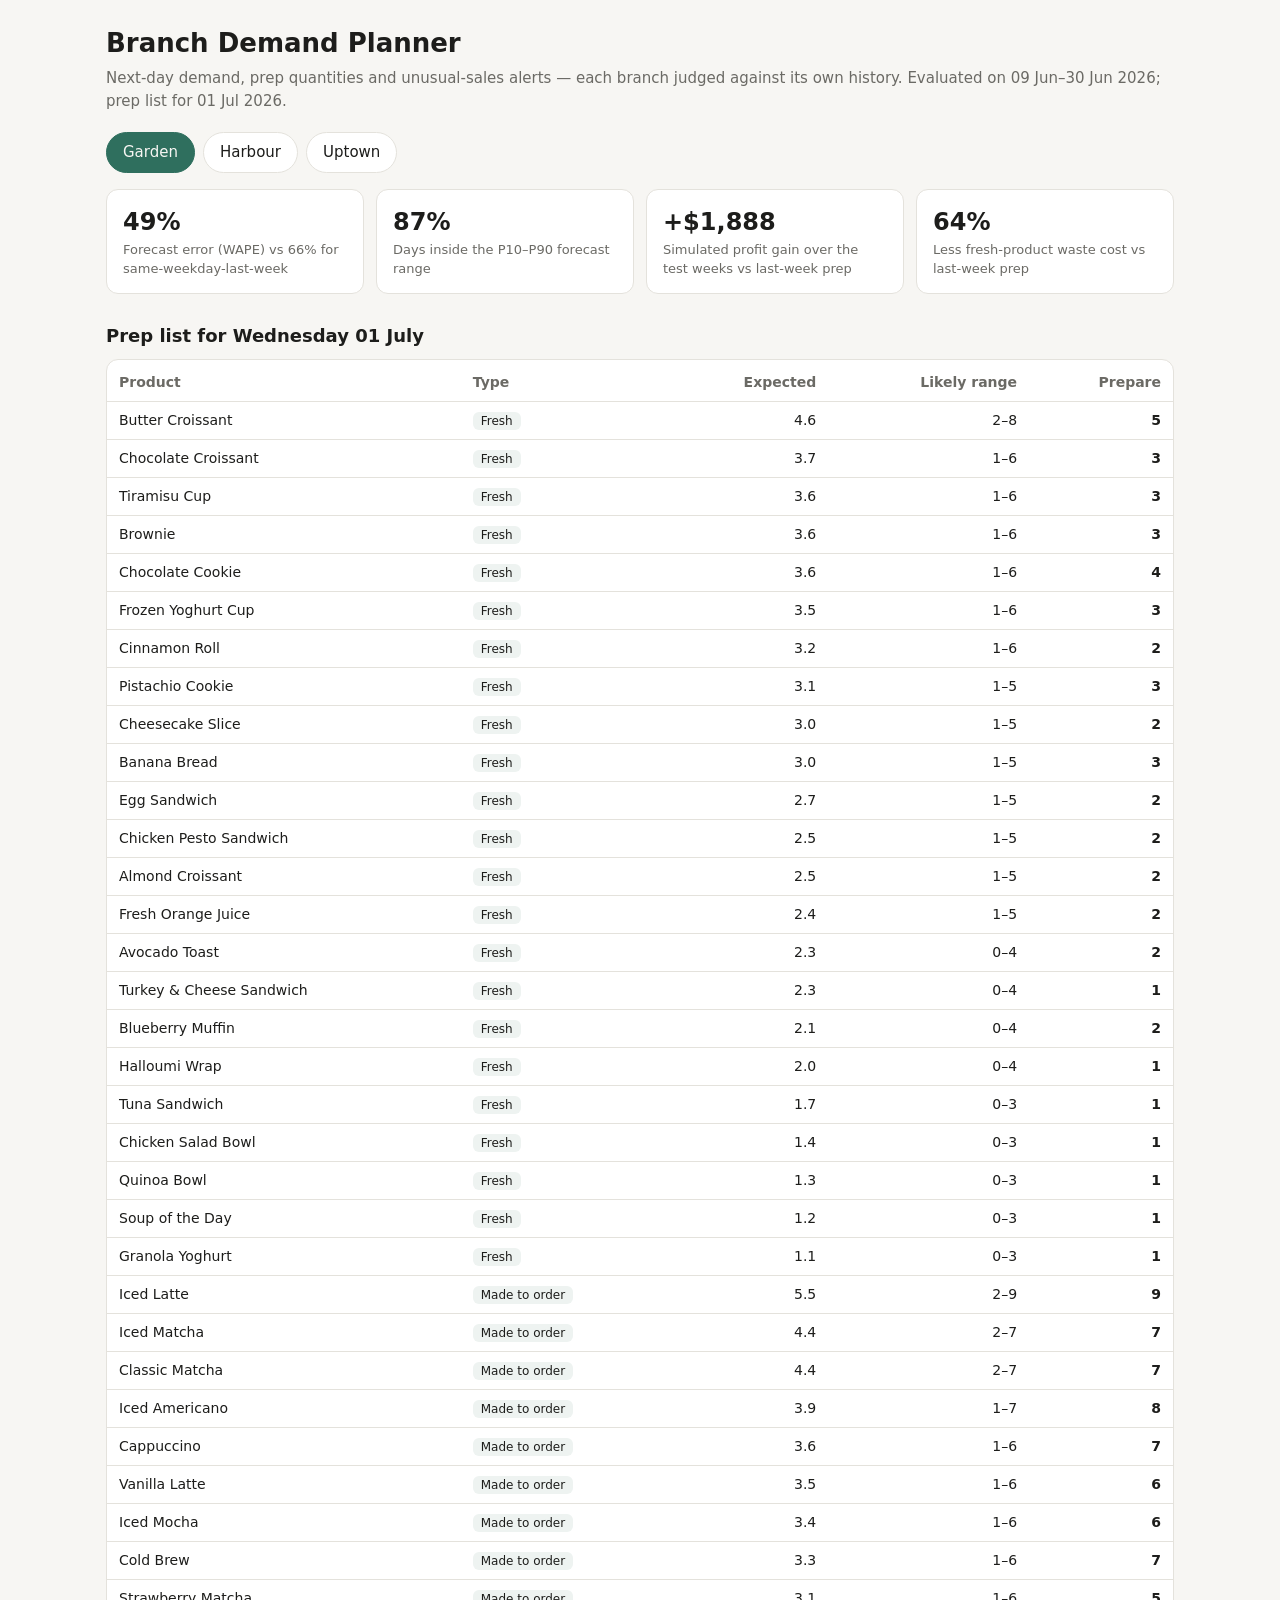
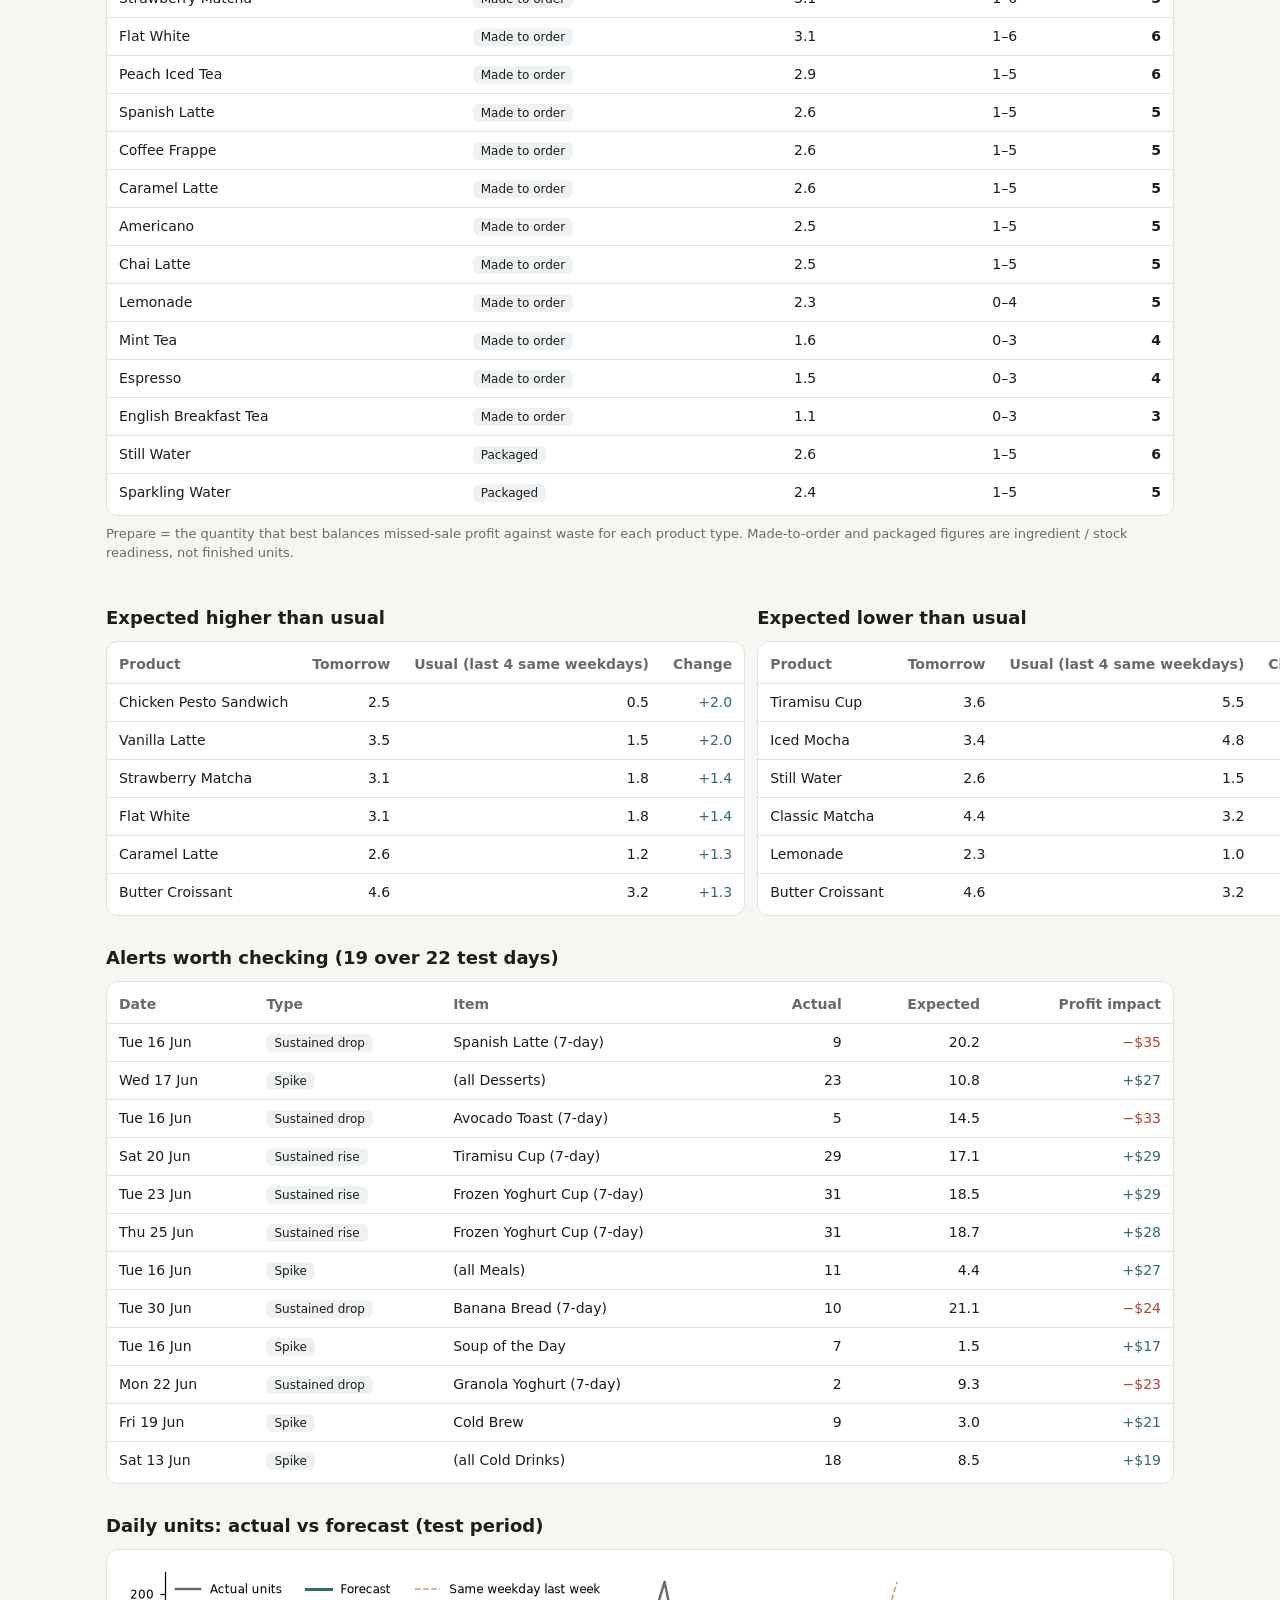
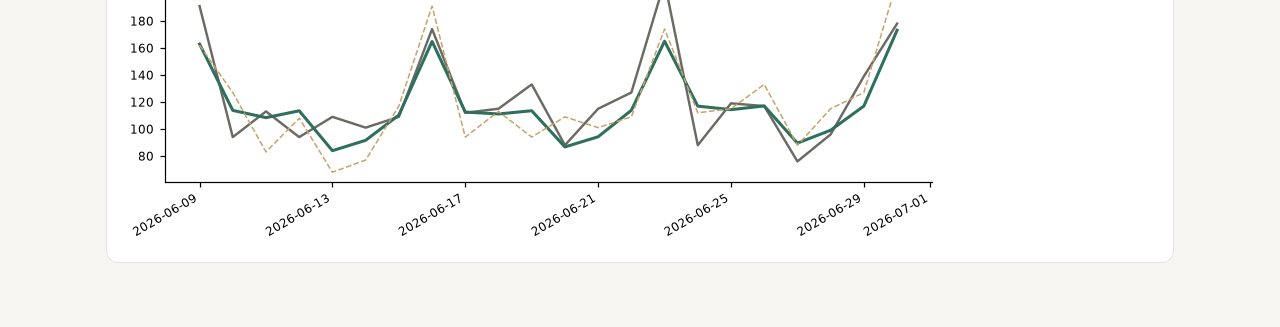
==== aya/outputs/report.html @ 8f5683e7 "Add within-branch demand forecasting, prep planning and anomaly alerts Daily branch x product panel " ====
<!doctype html><html lang="en"><head><meta charset="utf-8">
<meta name="viewport" content="width=device-width,initial-scale=1"><title>Branch Demand Planner</title>
<style>
:root{--bg:#f7f6f3;--card:#fff;--ink:#1d1d1b;--muted:#6b6a65;--line:#e4e2dc;--accent:#2f6f5e;
--up:#2f6f5e;--down:#b4442f;--chip:#eef3f1}
@media (prefers-color-scheme:dark){:root:not([data-theme="light"]){--bg:#171716;--card:#21211f;--ink:#ecebe7;
--muted:#a3a29c;--line:#34332f;--accent:#7cc4ad;--up:#7cc4ad;--down:#e58a74;--chip:#263330}}
:root[data-theme="dark"]{--bg:#171716;--card:#21211f;--ink:#ecebe7;--muted:#a3a29c;--line:#34332f;
--accent:#7cc4ad;--up:#7cc4ad;--down:#e58a74;--chip:#263330}
*{box-sizing:border-box}body{margin:0;background:var(--bg);color:var(--ink);
font:15px/1.5 system-ui,-apple-system,"Segoe UI",sans-serif}
main{max-width:1100px;margin:0 auto;padding:24px 16px 64px}
h1{font-size:26px;margin:0 0 4px}h2{font-size:18px;margin:28px 0 10px}p.sub{color:var(--muted);margin:0 0 20px}
.tabs{display:flex;gap:8px;flex-wrap:wrap;margin:16px 0}
.tabs button{border:1px solid var(--line);background:var(--card);color:var(--ink);padding:8px 16px;border-radius:999px;
cursor:pointer;font:inherit}.tabs button[aria-selected=true]{background:var(--accent);color:var(--bg);border-color:var(--accent)}
.kpis{display:grid;grid-template-columns:repeat(auto-fit,minmax(200px,1fr));gap:12px}
.kpi{background:var(--card);border:1px solid var(--line);border-radius:12px;padding:14px 16px}
.kpi .v{font-size:24px;font-weight:650}.kpi .l{color:var(--muted);font-size:13px}
.card{background:var(--card);border:1px solid var(--line);border-radius:12px;padding:4px 0;overflow-x:auto}
table{border-collapse:collapse;width:100%;font-size:14px}th,td{padding:8px 12px;text-align:left;
border-bottom:1px solid var(--line);white-space:nowrap}th{color:var(--muted);font-weight:550}
td.n,th.n{text-align:right;font-variant-numeric:tabular-nums}tr:last-child td{border-bottom:0}
.chip{background:var(--chip);border-radius:6px;padding:2px 8px;font-size:12px}
.up{color:var(--up)}.down{color:var(--down)}.grid2{display:grid;grid-template-columns:1fr 1fr;gap:12px}
@media (max-width:700px){.grid2{grid-template-columns:1fr}}
img{max-width:100%;display:block}.note{color:var(--muted);font-size:13px;margin-top:8px}
</style></head><body><main>
<h1>Branch Demand Planner</h1>
<p class="sub">Next-day demand, prep quantities and unusual-sales alerts — each branch judged against its own history.
Evaluated on 09 Jun–30 Jun 2026; prep list for 01 Jul 2026.</p>
<div class="tabs" role="tablist"><button role="tab" data-b="Garden" aria-selected="true">Garden</button><button role="tab" data-b="Harbour" aria-selected="false">Harbour</button><button role="tab" data-b="Uptown" aria-selected="false">Uptown</button></div>

<section data-branch="Garden">
  <div class="kpis"><div class="kpi"><div class="v">49%</div><div class="l">Forecast error (WAPE) vs 66% for same-weekday-last-week</div></div><div class="kpi"><div class="v">87%</div><div class="l">Days inside the P10–P90 forecast range</div></div><div class="kpi"><div class="v">+$1,888</div><div class="l">Simulated profit gain over the test weeks vs last-week prep</div></div><div class="kpi"><div class="v">64%</div><div class="l">Less fresh-product waste cost vs last-week prep</div></div></div>
  <h2>Prep list for Wednesday 01 July</h2>
  <div class="card"><table><thead><tr><th class="">Product</th><th class="">Type</th><th class="n">Expected</th><th class="n">Likely range</th><th class="n">Prepare</th></tr></thead><tbody><tr><td class="">Butter Croissant</td><td class=""><span class="chip">Fresh</span></td><td class="n">4.6</td><td class="n">2–8</td><td class="n"><b>5</b></td></tr><tr><td class="">Chocolate Croissant</td><td class=""><span class="chip">Fresh</span></td><td class="n">3.7</td><td class="n">1–6</td><td class="n"><b>3</b></td></tr><tr><td class="">Tiramisu Cup</td><td class=""><span class="chip">Fresh</span></td><td class="n">3.6</td><td class="n">1–6</td><td class="n"><b>3</b></td></tr><tr><td class="">Brownie</td><td class=""><span class="chip">Fresh</span></td><td class="n">3.6</td><td class="n">1–6</td><td class="n"><b>3</b></td></tr><tr><td class="">Chocolate Cookie</td><td class=""><span class="chip">Fresh</span></td><td class="n">3.6</td><td class="n">1–6</td><td class="n"><b>4</b></td></tr><tr><td class="">Frozen Yoghurt Cup</td><td class=""><span class="chip">Fresh</span></td><td class="n">3.5</td><td class="n">1–6</td><td class="n"><b>3</b></td></tr><tr><td class="">Cinnamon Roll</td><td class=""><span class="chip">Fresh</span></td><td class="n">3.2</td><td class="n">1–6</td><td class="n"><b>2</b></td></tr><tr><td class="">Pistachio Cookie</td><td class=""><span class="chip">Fresh</span></td><td class="n">3.1</td><td class="n">1–5</td><td class="n"><b>3</b></td></tr><tr><td class="">Cheesecake Slice</td><td class=""><span class="chip">Fresh</span></td><td class="n">3.0</td><td class="n">1–5</td><td class="n"><b>2</b></td></tr><tr><td class="">Banana Bread</td><td class=""><span class="chip">Fresh</span></td><td class="n">3.0</td><td class="n">1–5</td><td class="n"><b>3</b></td></tr><tr><td class="">Egg Sandwich</td><td class=""><span class="chip">Fresh</span></td><td class="n">2.7</td><td class="n">1–5</td><td class="n"><b>2</b></td></tr><tr><td class="">Chicken Pesto Sandwich</td><td class=""><span class="chip">Fresh</span></td><td class="n">2.5</td><td class="n">1–5</td><td class="n"><b>2</b></td></tr><tr><td class="">Almond Croissant</td><td class=""><span class="chip">Fresh</span></td><td class="n">2.5</td><td class="n">1–5</td><td class="n"><b>2</b></td></tr><tr><td class="">Fresh Orange Juice</td><td class=""><span class="chip">Fresh</span></td><td class="n">2.4</td><td class="n">1–5</td><td class="n"><b>2</b></td></tr><tr><td class="">Avocado Toast</td><td class=""><span class="chip">Fresh</span></td><td class="n">2.3</td><td class="n">0–4</td><td class="n"><b>2</b></td></tr><tr><td class="">Turkey & Cheese Sandwich</td><td class=""><span class="chip">Fresh</span></td><td class="n">2.3</td><td class="n">0–4</td><td class="n"><b>1</b></td></tr><tr><td class="">Blueberry Muffin</td><td class=""><span class="chip">Fresh</span></td><td class="n">2.1</td><td class="n">0–4</td><td class="n"><b>2</b></td></tr><tr><td class="">Halloumi Wrap</td><td class=""><span class="chip">Fresh</span></td><td class="n">2.0</td><td class="n">0–4</td><td class="n"><b>1</b></td></tr><tr><td class="">Tuna Sandwich</td><td class=""><span class="chip">Fresh</span></td><td class="n">1.7</td><td class="n">0–3</td><td class="n"><b>1</b></td></tr><tr><td class="">Chicken Salad Bowl</td><td class=""><span class="chip">Fresh</span></td><td class="n">1.4</td><td class="n">0–3</td><td class="n"><b>1</b></td></tr><tr><td class="">Quinoa Bowl</td><td class=""><span class="chip">Fresh</span></td><td class="n">1.3</td><td class="n">0–3</td><td class="n"><b>1</b></td></tr><tr><td class="">Soup of the Day</td><td class=""><span class="chip">Fresh</span></td><td class="n">1.2</td><td class="n">0–3</td><td class="n"><b>1</b></td></tr><tr><td class="">Granola Yoghurt</td><td class=""><span class="chip">Fresh</span></td><td class="n">1.1</td><td class="n">0–3</td><td class="n"><b>1</b></td></tr><tr><td class="">Iced Latte</td><td class=""><span class="chip">Made to order</span></td><td class="n">5.5</td><td class="n">2–9</td><td class="n"><b>9</b></td></tr><tr><td class="">Iced Matcha</td><td class=""><span class="chip">Made to order</span></td><td class="n">4.4</td><td class="n">2–7</td><td class="n"><b>7</b></td></tr><tr><td class="">Classic Matcha</td><td class=""><span class="chip">Made to order</span></td><td class="n">4.4</td><td class="n">2–7</td><td class="n"><b>7</b></td></tr><tr><td class="">Iced Americano</td><td class=""><span class="chip">Made to order</span></td><td class="n">3.9</td><td class="n">1–7</td><td class="n"><b>8</b></td></tr><tr><td class="">Cappuccino</td><td class=""><span class="chip">Made to order</span></td><td class="n">3.6</td><td class="n">1–6</td><td class="n"><b>7</b></td></tr><tr><td class="">Vanilla Latte</td><td class=""><span class="chip">Made to order</span></td><td class="n">3.5</td><td class="n">1–6</td><td class="n"><b>6</b></td></tr><tr><td class="">Iced Mocha</td><td class=""><span class="chip">Made to order</span></td><td class="n">3.4</td><td class="n">1–6</td><td class="n"><b>6</b></td></tr><tr><td class="">Cold Brew</td><td class=""><span class="chip">Made to order</span></td><td class="n">3.3</td><td class="n">1–6</td><td class="n"><b>7</b></td></tr><tr><td class="">Strawberry Matcha</td><td class=""><span class="chip">Made to order</span></td><td class="n">3.1</td><td class="n">1–6</td><td class="n"><b>5</b></td></tr><tr><td class="">Flat White</td><td class=""><span class="chip">Made to order</span></td><td class="n">3.1</td><td class="n">1–6</td><td class="n"><b>6</b></td></tr><tr><td class="">Peach Iced Tea</td><td class=""><span class="chip">Made to order</span></td><td class="n">2.9</td><td class="n">1–5</td><td class="n"><b>6</b></td></tr><tr><td class="">Spanish Latte</td><td class=""><span class="chip">Made to order</span></td><td class="n">2.6</td><td class="n">1–5</td><td class="n"><b>5</b></td></tr><tr><td class="">Coffee Frappe</td><td class=""><span class="chip">Made to order</span></td><td class="n">2.6</td><td class="n">1–5</td><td class="n"><b>5</b></td></tr><tr><td class="">Caramel Latte</td><td class=""><span class="chip">Made to order</span></td><td class="n">2.6</td><td class="n">1–5</td><td class="n"><b>5</b></td></tr><tr><td class="">Americano</td><td class=""><span class="chip">Made to order</span></td><td class="n">2.5</td><td class="n">1–5</td><td class="n"><b>5</b></td></tr><tr><td class="">Chai Latte</td><td class=""><span class="chip">Made to order</span></td><td class="n">2.5</td><td class="n">1–5</td><td class="n"><b>5</b></td></tr><tr><td class="">Lemonade</td><td class=""><span class="chip">Made to order</span></td><td class="n">2.3</td><td class="n">0–4</td><td class="n"><b>5</b></td></tr><tr><td class="">Mint Tea</td><td class=""><span class="chip">Made to order</span></td><td class="n">1.6</td><td class="n">0–3</td><td class="n"><b>4</b></td></tr><tr><td class="">Espresso</td><td class=""><span class="chip">Made to order</span></td><td class="n">1.5</td><td class="n">0–3</td><td class="n"><b>4</b></td></tr><tr><td class="">English Breakfast Tea</td><td class=""><span class="chip">Made to order</span></td><td class="n">1.1</td><td class="n">0–3</td><td class="n"><b>3</b></td></tr><tr><td class="">Still Water</td><td class=""><span class="chip">Packaged</span></td><td class="n">2.6</td><td class="n">1–5</td><td class="n"><b>6</b></td></tr><tr><td class="">Sparkling Water</td><td class=""><span class="chip">Packaged</span></td><td class="n">2.4</td><td class="n">1–5</td><td class="n"><b>5</b></td></tr></tbody></table></div>
  <p class="note">Prepare = the quantity that best balances missed-sale profit against waste for each product
  type. Made-to-order and packaged figures are ingredient / stock readiness, not finished units.</p>
  <div class="grid2">
    <div><h2>Expected higher than usual</h2><div class="card"><table><thead><tr><th class="">Product</th><th class="n">Tomorrow</th><th class="n">Usual (last 4 same weekdays)</th><th class="n">Change</th></tr></thead><tbody><tr><td class="">Chicken Pesto Sandwich</td><td class="n">2.5</td><td class="n">0.5</td><td class="n"><span class="up">+2.0</span></td></tr><tr><td class="">Vanilla Latte</td><td class="n">3.5</td><td class="n">1.5</td><td class="n"><span class="up">+2.0</span></td></tr><tr><td class="">Strawberry Matcha</td><td class="n">3.1</td><td class="n">1.8</td><td class="n"><span class="up">+1.4</span></td></tr><tr><td class="">Flat White</td><td class="n">3.1</td><td class="n">1.8</td><td class="n"><span class="up">+1.4</span></td></tr><tr><td class="">Caramel Latte</td><td class="n">2.6</td><td class="n">1.2</td><td class="n"><span class="up">+1.3</span></td></tr><tr><td class="">Butter Croissant</td><td class="n">4.6</td><td class="n">3.2</td><td class="n"><span class="up">+1.3</span></td></tr></tbody></table></div></div>
    <div><h2>Expected lower than usual</h2><div class="card"><table><thead><tr><th class="">Product</th><th class="n">Tomorrow</th><th class="n">Usual (last 4 same weekdays)</th><th class="n">Change</th></tr></thead><tbody><tr><td class="">Tiramisu Cup</td><td class="n">3.6</td><td class="n">5.5</td><td class="n"><span class="down">-1.9</span></td></tr><tr><td class="">Iced Mocha</td><td class="n">3.4</td><td class="n">4.8</td><td class="n"><span class="down">-1.3</span></td></tr><tr><td class="">Still Water</td><td class="n">2.6</td><td class="n">1.5</td><td class="n"><span class="down">+1.1</span></td></tr><tr><td class="">Classic Matcha</td><td class="n">4.4</td><td class="n">3.2</td><td class="n"><span class="down">+1.1</span></td></tr><tr><td class="">Lemonade</td><td class="n">2.3</td><td class="n">1.0</td><td class="n"><span class="down">+1.3</span></td></tr><tr><td class="">Butter Croissant</td><td class="n">4.6</td><td class="n">3.2</td><td class="n"><span class="down">+1.3</span></td></tr></tbody></table></div></div>
  </div>
  <h2>Alerts worth checking (19 over 22 test days)</h2>
  <div class="card"><table><thead><tr><th class="">Date</th><th class="">Type</th><th class="">Item</th><th class="n">Actual</th><th class="n">Expected</th><th class="n">Profit impact</th></tr></thead><tbody><tr><td class="">Tue 16 Jun</td><td class=""><span class="chip">Sustained drop</span></td><td class="">Spanish Latte (7-day)</td><td class="n">9</td><td class="n">20.2</td><td class="n"><span class="down">−$35</span></td></tr><tr><td class="">Wed 17 Jun</td><td class=""><span class="chip">Spike</span></td><td class="">(all Desserts)</td><td class="n">23</td><td class="n">10.8</td><td class="n"><span class="up">+$27</span></td></tr><tr><td class="">Tue 16 Jun</td><td class=""><span class="chip">Sustained drop</span></td><td class="">Avocado Toast (7-day)</td><td class="n">5</td><td class="n">14.5</td><td class="n"><span class="down">−$33</span></td></tr><tr><td class="">Sat 20 Jun</td><td class=""><span class="chip">Sustained rise</span></td><td class="">Tiramisu Cup (7-day)</td><td class="n">29</td><td class="n">17.1</td><td class="n"><span class="up">+$29</span></td></tr><tr><td class="">Tue 23 Jun</td><td class=""><span class="chip">Sustained rise</span></td><td class="">Frozen Yoghurt Cup (7-day)</td><td class="n">31</td><td class="n">18.5</td><td class="n"><span class="up">+$29</span></td></tr><tr><td class="">Thu 25 Jun</td><td class=""><span class="chip">Sustained rise</span></td><td class="">Frozen Yoghurt Cup (7-day)</td><td class="n">31</td><td class="n">18.7</td><td class="n"><span class="up">+$28</span></td></tr><tr><td class="">Tue 16 Jun</td><td class=""><span class="chip">Spike</span></td><td class="">(all Meals)</td><td class="n">11</td><td class="n">4.4</td><td class="n"><span class="up">+$27</span></td></tr><tr><td class="">Tue 30 Jun</td><td class=""><span class="chip">Sustained drop</span></td><td class="">Banana Bread (7-day)</td><td class="n">10</td><td class="n">21.1</td><td class="n"><span class="down">−$24</span></td></tr><tr><td class="">Tue 16 Jun</td><td class=""><span class="chip">Spike</span></td><td class="">Soup of the Day</td><td class="n">7</td><td class="n">1.5</td><td class="n"><span class="up">+$17</span></td></tr><tr><td class="">Mon 22 Jun</td><td class=""><span class="chip">Sustained drop</span></td><td class="">Granola Yoghurt (7-day)</td><td class="n">2</td><td class="n">9.3</td><td class="n"><span class="down">−$23</span></td></tr><tr><td class="">Fri 19 Jun</td><td class=""><span class="chip">Spike</span></td><td class="">Cold Brew</td><td class="n">9</td><td class="n">3.0</td><td class="n"><span class="up">+$21</span></td></tr><tr><td class="">Sat 13 Jun</td><td class=""><span class="chip">Spike</span></td><td class="">(all Cold Drinks)</td><td class="n">18</td><td class="n">8.5</td><td class="n"><span class="up">+$19</span></td></tr></tbody></table></div>
  <h2>Daily units: actual vs forecast (test period)</h2>
  <div class="card" style="padding:12px"><img alt="Daily units actual vs forecast for Garden" src="[data-uri]"></div>
</section>
<section data-branch="Harbour">
  <div class="kpis"><div class="kpi"><div class="v">42%</div><div class="l">Forecast error (WAPE) vs 57% for same-weekday-last-week</div></div><div class="kpi"><div class="v">89%</div><div class="l">Days inside the P10–P90 forecast range</div></div><div class="kpi"><div class="v">+$2,797</div><div class="l">Simulated profit gain over the test weeks vs last-week prep</div></div><div class="kpi"><div class="v">20%</div><div class="l">Less fresh-product waste cost vs last-week prep</div></div></div>
  <h2>Prep list for Wednesday 01 July</h2>
  <div class="card"><table><thead><tr><th class="">Product</th><th class="">Type</th><th class="n">Expected</th><th class="n">Likely range</th><th class="n">Prepare</th></tr></thead><tbody><tr><td class="">Butter Croissant</td><td class=""><span class="chip">Fresh</span></td><td class="n">9.1</td><td class="n">4–14</td><td class="n"><b>11</b></td></tr><tr><td class="">Cinnamon Roll</td><td class=""><span class="chip">Fresh</span></td><td class="n">7.1</td><td class="n">3–12</td><td class="n"><b>7</b></td></tr><tr><td class="">Almond Croissant</td><td class=""><span class="chip">Fresh</span></td><td class="n">6.4</td><td class="n">3–11</td><td class="n"><b>7</b></td></tr><tr><td class="">Chocolate Croissant</td><td class=""><span class="chip">Fresh</span></td><td class="n">6.2</td><td class="n">3–10</td><td class="n"><b>7</b></td></tr><tr><td class="">Chocolate Cookie</td><td class=""><span class="chip">Fresh</span></td><td class="n">6.0</td><td class="n">2–10</td><td class="n"><b>8</b></td></tr><tr><td class="">Brownie</td><td class=""><span class="chip">Fresh</span></td><td class="n">4.9</td><td class="n">2–8</td><td class="n"><b>5</b></td></tr><tr><td class="">Fresh Orange Juice</td><td class=""><span class="chip">Fresh</span></td><td class="n">4.7</td><td class="n">2–8</td><td class="n"><b>5</b></td></tr><tr><td class="">Banana Bread</td><td class=""><span class="chip">Fresh</span></td><td class="n">4.6</td><td class="n">2–8</td><td class="n"><b>5</b></td></tr><tr><td class="">Pistachio Cookie</td><td class=""><span class="chip">Fresh</span></td><td class="n">4.2</td><td class="n">1–7</td><td class="n"><b>5</b></td></tr><tr><td class="">Blueberry Muffin</td><td class=""><span class="chip">Fresh</span></td><td class="n">3.9</td><td class="n">1–7</td><td class="n"><b>5</b></td></tr><tr><td class="">Chicken Pesto Sandwich</td><td class=""><span class="chip">Fresh</span></td><td class="n">3.9</td><td class="n">1–7</td><td class="n"><b>4</b></td></tr><tr><td class="">Frozen Yoghurt Cup</td><td class=""><span class="chip">Fresh</span></td><td class="n">3.9</td><td class="n">1–7</td><td class="n"><b>4</b></td></tr><tr><td class="">Cheesecake Slice</td><td class=""><span class="chip">Fresh</span></td><td class="n">3.8</td><td class="n">1–7</td><td class="n"><b>4</b></td></tr><tr><td class="">Turkey & Cheese Sandwich</td><td class=""><span class="chip">Fresh</span></td><td class="n">3.5</td><td class="n">1–6</td><td class="n"><b>3</b></td></tr><tr><td class="">Egg Sandwich</td><td class=""><span class="chip">Fresh</span></td><td class="n">3.5</td><td class="n">1–6</td><td class="n"><b>4</b></td></tr><tr><td class="">Avocado Toast</td><td class=""><span class="chip">Fresh</span></td><td class="n">3.4</td><td class="n">1–6</td><td class="n"><b>4</b></td></tr><tr><td class="">Tiramisu Cup</td><td class=""><span class="chip">Fresh</span></td><td class="n">3.4</td><td class="n">1–6</td><td class="n"><b>4</b></td></tr><tr><td class="">Tuna Sandwich</td><td class=""><span class="chip">Fresh</span></td><td class="n">3.2</td><td class="n">1–6</td><td class="n"><b>3</b></td></tr><tr><td class="">Halloumi Wrap</td><td class=""><span class="chip">Fresh</span></td><td class="n">2.7</td><td class="n">1–5</td><td class="n"><b>3</b></td></tr><tr><td class="">Chicken Salad Bowl</td><td class=""><span class="chip">Fresh</span></td><td class="n">2.3</td><td class="n">0–4</td><td class="n"><b>2</b></td></tr><tr><td class="">Granola Yoghurt</td><td class=""><span class="chip">Fresh</span></td><td class="n">1.9</td><td class="n">0–4</td><td class="n"><b>2</b></td></tr><tr><td class="">Quinoa Bowl</td><td class=""><span class="chip">Fresh</span></td><td class="n">1.9</td><td class="n">0–4</td><td class="n"><b>2</b></td></tr><tr><td class="">Soup of the Day</td><td class=""><span class="chip">Fresh</span></td><td class="n">1.6</td><td class="n">0–3</td><td class="n"><b>2</b></td></tr><tr><td class="">Iced Latte</td><td class=""><span class="chip">Made to order</span></td><td class="n">9.3</td><td class="n">4–15</td><td class="n"><b>17</b></td></tr><tr><td class="">Iced Matcha</td><td class=""><span class="chip">Made to order</span></td><td class="n">7.8</td><td class="n">4–13</td><td class="n"><b>14</b></td></tr><tr><td class="">Iced Americano</td><td class=""><span class="chip">Made to order</span></td><td class="n">7.0</td><td class="n">3–11</td><td class="n"><b>14</b></td></tr><tr><td class="">Cold Brew</td><td class=""><span class="chip">Made to order</span></td><td class="n">6.3</td><td class="n">3–10</td><td class="n"><b>13</b></td></tr><tr><td class="">Strawberry Matcha</td><td class=""><span class="chip">Made to order</span></td><td class="n">6.0</td><td class="n">2–10</td><td class="n"><b>11</b></td></tr><tr><td class="">Classic Matcha</td><td class=""><span class="chip">Made to order</span></td><td class="n">5.7</td><td class="n">2–10</td><td class="n"><b>11</b></td></tr><tr><td class="">Vanilla Latte</td><td class=""><span class="chip">Made to order</span></td><td class="n">4.9</td><td class="n">2–8</td><td class="n"><b>10</b></td></tr><tr><td class="">Cappuccino</td><td class=""><span class="chip">Made to order</span></td><td class="n">4.7</td><td class="n">2–8</td><td class="n"><b>10</b></td></tr><tr><td class="">Caramel Latte</td><td class=""><span class="chip">Made to order</span></td><td class="n">4.6</td><td class="n">2–8</td><td class="n"><b>9</b></td></tr><tr><td class="">Flat White</td><td class=""><span class="chip">Made to order</span></td><td class="n">4.5</td><td class="n">2–8</td><td class="n"><b>10</b></td></tr><tr><td class="">Iced Mocha</td><td class=""><span class="chip">Made to order</span></td><td class="n">4.1</td><td class="n">1–7</td><td class="n"><b>8</b></td></tr><tr><td class="">Spanish Latte</td><td class=""><span class="chip">Made to order</span></td><td class="n">4.1</td><td class="n">1–7</td><td class="n"><b>9</b></td></tr><tr><td class="">Peach Iced Tea</td><td class=""><span class="chip">Made to order</span></td><td class="n">4.0</td><td class="n">1–7</td><td class="n"><b>9</b></td></tr><tr><td class="">Americano</td><td class=""><span class="chip">Made to order</span></td><td class="n">4.0</td><td class="n">1–7</td><td class="n"><b>9</b></td></tr><tr><td class="">Coffee Frappe</td><td class=""><span class="chip">Made to order</span></td><td class="n">3.7</td><td class="n">1–7</td><td class="n"><b>8</b></td></tr><tr><td class="">Chai Latte</td><td class=""><span class="chip">Made to order</span></td><td class="n">3.5</td><td class="n">1–6</td><td class="n"><b>8</b></td></tr><tr><td class="">Lemonade</td><td class=""><span class="chip">Made to order</span></td><td class="n">3.2</td><td class="n">1–6</td><td class="n"><b>8</b></td></tr><tr><td class="">Espresso</td><td class=""><span class="chip">Made to order</span></td><td class="n">3.1</td><td class="n">1–6</td><td class="n"><b>7</b></td></tr><tr><td class="">Mint Tea</td><td class=""><span class="chip">Made to order</span></td><td class="n">2.3</td><td class="n">0–5</td><td class="n"><b>6</b></td></tr><tr><td class="">English Breakfast Tea</td><td class=""><span class="chip">Made to order</span></td><td class="n">1.8</td><td class="n">0–4</td><td class="n"><b>6</b></td></tr><tr><td class="">Still Water</td><td class=""><span class="chip">Packaged</span></td><td class="n">4.6</td><td class="n">2–8</td><td class="n"><b>10</b></td></tr><tr><td class="">Sparkling Water</td><td class=""><span class="chip">Packaged</span></td><td class="n">3.7</td><td class="n">1–7</td><td class="n"><b>8</b></td></tr></tbody></table></div>
  <p class="note">Prepare = the quantity that best balances missed-sale profit against waste for each product
  type. Made-to-order and packaged figures are ingredient / stock readiness, not finished units.</p>
  <div class="grid2">
    <div><h2>Expected higher than usual</h2><div class="card"><table><thead><tr><th class="">Product</th><th class="n">Tomorrow</th><th class="n">Usual (last 4 same weekdays)</th><th class="n">Change</th></tr></thead><tbody><tr><td class="">Pistachio Cookie</td><td class="n">4.2</td><td class="n">2.2</td><td class="n"><span class="up">+2.0</span></td></tr><tr><td class="">Cappuccino</td><td class="n">4.7</td><td class="n">2.8</td><td class="n"><span class="up">+2.0</span></td></tr><tr><td class="">Butter Croissant</td><td class="n">9.1</td><td class="n">7.5</td><td class="n"><span class="up">+1.6</span></td></tr><tr><td class="">Cheesecake Slice</td><td class="n">3.8</td><td class="n">2.2</td><td class="n"><span class="up">+1.5</span></td></tr><tr><td class="">Turkey & Cheese Sandwich</td><td class="n">3.5</td><td class="n">2.2</td><td class="n"><span class="up">+1.3</span></td></tr><tr><td class="">Vanilla Latte</td><td class="n">4.9</td><td class="n">3.8</td><td class="n"><span class="up">+1.1</span></td></tr></tbody></table></div></div>
    <div><h2>Expected lower than usual</h2><div class="card"><table><thead><tr><th class="">Product</th><th class="n">Tomorrow</th><th class="n">Usual (last 4 same weekdays)</th><th class="n">Change</th></tr></thead><tbody><tr><td class="">Banana Bread</td><td class="n">4.6</td><td class="n">3.5</td><td class="n"><span class="down">+1.1</span></td></tr><tr><td class="">Vanilla Latte</td><td class="n">4.9</td><td class="n">3.8</td><td class="n"><span class="down">+1.1</span></td></tr><tr><td class="">Turkey & Cheese Sandwich</td><td class="n">3.5</td><td class="n">2.2</td><td class="n"><span class="down">+1.3</span></td></tr><tr><td class="">Cheesecake Slice</td><td class="n">3.8</td><td class="n">2.2</td><td class="n"><span class="down">+1.5</span></td></tr><tr><td class="">Butter Croissant</td><td class="n">9.1</td><td class="n">7.5</td><td class="n"><span class="down">+1.6</span></td></tr><tr><td class="">Cappuccino</td><td class="n">4.7</td><td class="n">2.8</td><td class="n"><span class="down">+2.0</span></td></tr></tbody></table></div></div>
  </div>
  <h2>Alerts worth checking (15 over 22 test days)</h2>
  <div class="card"><table><thead><tr><th class="">Date</th><th class="">Type</th><th class="">Item</th><th class="n">Actual</th><th class="n">Expected</th><th class="n">Profit impact</th></tr></thead><tbody><tr><td class="">Tue 16 Jun</td><td class=""><span class="chip">Drop</span></td><td class="">(all Sandwiches)</td><td class="n">5</td><td class="n">17.1</td><td class="n"><span class="down">−$71</span></td></tr><tr><td class="">Tue 16 Jun</td><td class=""><span class="chip">Sustained drop</span></td><td class="">Halloumi Wrap (7-day)</td><td class="n">8</td><td class="n">20.3</td><td class="n"><span class="down">−$78</span></td></tr><tr><td class="">Tue 30 Jun</td><td class=""><span class="chip">Sustained rise</span></td><td class="">Strawberry Matcha (7-day)</td><td class="n">52</td><td class="n">33.8</td><td class="n"><span class="up">+$88</span></td></tr><tr><td class="">Fri 12 Jun</td><td class=""><span class="chip">Spike</span></td><td class="">(all Hot Coffee)</td><td class="n">48</td><td class="n">29.1</td><td class="n"><span class="up">+$65</span></td></tr><tr><td class="">Fri 19 Jun</td><td class=""><span class="chip">Spike</span></td><td class="">Soup of the Day</td><td class="n">9</td><td class="n">1.5</td><td class="n"><span class="up">+$36</span></td></tr><tr><td class="">Mon 15 Jun</td><td class=""><span class="chip">Sustained rise</span></td><td class="">Caramel Latte (7-day)</td><td class="n">36</td><td class="n">22.0</td><td class="n"><span class="up">+$58</span></td></tr><tr><td class="">Mon 29 Jun</td><td class=""><span class="chip">Sustained drop</span></td><td class="">Americano (7-day)</td><td class="n">13</td><td class="n">28.9</td><td class="n"><span class="down">−$41</span></td></tr><tr><td class="">Thu 11 Jun</td><td class=""><span class="chip">Spike</span></td><td class="">Iced Mocha</td><td class="n">12</td><td class="n">3.4</td><td class="n"><span class="up">+$37</span></td></tr><tr><td class="">Fri 19 Jun</td><td class=""><span class="chip">Spike</span></td><td class="">(all Meals)</td><td class="n">12</td><td class="n">4.9</td><td class="n"><span class="up">+$47</span></td></tr><tr><td class="">Wed 10 Jun</td><td class=""><span class="chip">Drop</span></td><td class="">(all Meals)</td><td class="n">0</td><td class="n">5.6</td><td class="n"><span class="down">−$37</span></td></tr><tr><td class="">Wed 17 Jun</td><td class=""><span class="chip">Spike</span></td><td class="">(all Cold Drinks)</td><td class="n">28</td><td class="n">15.5</td><td class="n"><span class="up">+$36</span></td></tr><tr><td class="">Thu 18 Jun</td><td class=""><span class="chip">Spike</span></td><td class="">Brownie</td><td class="n">12</td><td class="n">3.9</td><td class="n"><span class="up">+$25</span></td></tr></tbody></table></div>
  <h2>Daily units: actual vs forecast (test period)</h2>
  <div class="card" style="padding:12px"><img alt="Daily units actual vs forecast for Harbour" src="[data-uri]"></div>
</section>
<section data-branch="Uptown">
  <div class="kpis"><div class="kpi"><div class="v">69%</div><div class="l">Forecast error (WAPE) vs 91% for same-weekday-last-week</div></div><div class="kpi"><div class="v">93%</div><div class="l">Days inside the P10–P90 forecast range</div></div><div class="kpi"><div class="v">+$1,465</div><div class="l">Simulated profit gain over the test weeks vs last-week prep</div></div><div class="kpi"><div class="v">15%</div><div class="l">Less fresh-product waste cost vs last-week prep</div></div></div>
  <h2>Prep list for Wednesday 01 July</h2>
  <div class="card"><table><thead><tr><th class="">Product</th><th class="">Type</th><th class="n">Expected</th><th class="n">Likely range</th><th class="n">Prepare</th></tr></thead><tbody><tr><td class="">Butter Croissant</td><td class=""><span class="chip">Fresh</span></td><td class="n">2.6</td><td class="n">1–5</td><td class="n"><b>3</b></td></tr><tr><td class="">Pistachio Cookie</td><td class=""><span class="chip">Fresh</span></td><td class="n">2.3</td><td class="n">0–5</td><td class="n"><b>3</b></td></tr><tr><td class="">Chocolate Croissant</td><td class=""><span class="chip">Fresh</span></td><td class="n">2.3</td><td class="n">0–4</td><td class="n"><b>3</b></td></tr><tr><td class="">Chocolate Cookie</td><td class=""><span class="chip">Fresh</span></td><td class="n">2.1</td><td class="n">0–4</td><td class="n"><b>3</b></td></tr><tr><td class="">Chicken Pesto Sandwich</td><td class=""><span class="chip">Fresh</span></td><td class="n">1.9</td><td class="n">0–4</td><td class="n"><b>2</b></td></tr><tr><td class="">Turkey & Cheese Sandwich</td><td class=""><span class="chip">Fresh</span></td><td class="n">1.7</td><td class="n">0–4</td><td class="n"><b>2</b></td></tr><tr><td class="">Cinnamon Roll</td><td class=""><span class="chip">Fresh</span></td><td class="n">1.7</td><td class="n">0–4</td><td class="n"><b>2</b></td></tr><tr><td class="">Almond Croissant</td><td class=""><span class="chip">Fresh</span></td><td class="n">1.6</td><td class="n">0–3</td><td class="n"><b>2</b></td></tr><tr><td class="">Halloumi Wrap</td><td class=""><span class="chip">Fresh</span></td><td class="n">1.6</td><td class="n">0–3</td><td class="n"><b>2</b></td></tr><tr><td class="">Banana Bread</td><td class=""><span class="chip">Fresh</span></td><td class="n">1.5</td><td class="n">0–3</td><td class="n"><b>2</b></td></tr><tr><td class="">Tiramisu Cup</td><td class=""><span class="chip">Fresh</span></td><td class="n">1.5</td><td class="n">0–3</td><td class="n"><b>1</b></td></tr><tr><td class="">Brownie</td><td class=""><span class="chip">Fresh</span></td><td class="n">1.4</td><td class="n">0–3</td><td class="n"><b>1</b></td></tr><tr><td class="">Cheesecake Slice</td><td class=""><span class="chip">Fresh</span></td><td class="n">1.4</td><td class="n">0–3</td><td class="n"><b>1</b></td></tr><tr><td class="">Fresh Orange Juice</td><td class=""><span class="chip">Fresh</span></td><td class="n">1.2</td><td class="n">0–3</td><td class="n"><b>1</b></td></tr><tr><td class="">Egg Sandwich</td><td class=""><span class="chip">Fresh</span></td><td class="n">1.2</td><td class="n">0–3</td><td class="n"><b>1</b></td></tr><tr><td class="">Frozen Yoghurt Cup</td><td class=""><span class="chip">Fresh</span></td><td class="n">1.2</td><td class="n">0–3</td><td class="n"><b>1</b></td></tr><tr><td class="">Tuna Sandwich</td><td class=""><span class="chip">Fresh</span></td><td class="n">1.2</td><td class="n">0–3</td><td class="n"><b>1</b></td></tr><tr><td class="">Avocado Toast</td><td class=""><span class="chip">Fresh</span></td><td class="n">1.1</td><td class="n">0–3</td><td class="n"><b>1</b></td></tr><tr><td class="">Blueberry Muffin</td><td class=""><span class="chip">Fresh</span></td><td class="n">1.0</td><td class="n">0–2</td><td class="n"><b>1</b></td></tr><tr><td class="">Quinoa Bowl</td><td class=""><span class="chip">Fresh</span></td><td class="n">0.9</td><td class="n">0–2</td><td class="n"><b>1</b></td></tr><tr><td class="">Granola Yoghurt</td><td class=""><span class="chip">Fresh</span></td><td class="n">0.8</td><td class="n">0–2</td><td class="n"><b>1</b></td></tr><tr><td class="">Chicken Salad Bowl</td><td class=""><span class="chip">Fresh</span></td><td class="n">0.8</td><td class="n">0–2</td><td class="n"><b>1</b></td></tr><tr><td class="">Soup of the Day</td><td class=""><span class="chip">Fresh</span></td><td class="n">0.7</td><td class="n">0–2</td><td class="n"><b>1</b></td></tr><tr><td class="">Iced Latte</td><td class=""><span class="chip">Made to order</span></td><td class="n">3.2</td><td class="n">1–6</td><td class="n"><b>7</b></td></tr><tr><td class="">Iced Matcha</td><td class=""><span class="chip">Made to order</span></td><td class="n">2.8</td><td class="n">1–5</td><td class="n"><b>6</b></td></tr><tr><td class="">Strawberry Matcha</td><td class=""><span class="chip">Made to order</span></td><td class="n">2.6</td><td class="n">1–5</td><td class="n"><b>5</b></td></tr><tr><td class="">Classic Matcha</td><td class=""><span class="chip">Made to order</span></td><td class="n">2.5</td><td class="n">1–5</td><td class="n"><b>6</b></td></tr><tr><td class="">Cappuccino</td><td class=""><span class="chip">Made to order</span></td><td class="n">2.2</td><td class="n">0–4</td><td class="n"><b>6</b></td></tr><tr><td class="">Iced Mocha</td><td class=""><span class="chip">Made to order</span></td><td class="n">1.9</td><td class="n">0–4</td><td class="n"><b>5</b></td></tr><tr><td class="">Iced Americano</td><td class=""><span class="chip">Made to order</span></td><td class="n">1.9</td><td class="n">0–4</td><td class="n"><b>5</b></td></tr><tr><td class="">Flat White</td><td class=""><span class="chip">Made to order</span></td><td class="n">1.9</td><td class="n">0–4</td><td class="n"><b>5</b></td></tr><tr><td class="">Cold Brew</td><td class=""><span class="chip">Made to order</span></td><td class="n">1.9</td><td class="n">0–4</td><td class="n"><b>5</b></td></tr><tr><td class="">Caramel Latte</td><td class=""><span class="chip">Made to order</span></td><td class="n">1.6</td><td class="n">0–3</td><td class="n"><b>4</b></td></tr><tr><td class="">Vanilla Latte</td><td class=""><span class="chip">Made to order</span></td><td class="n">1.6</td><td class="n">0–3</td><td class="n"><b>4</b></td></tr><tr><td class="">Peach Iced Tea</td><td class=""><span class="chip">Made to order</span></td><td class="n">1.6</td><td class="n">0–3</td><td class="n"><b>4</b></td></tr><tr><td class="">Spanish Latte</td><td class=""><span class="chip">Made to order</span></td><td class="n">1.5</td><td class="n">0–3</td><td class="n"><b>4</b></td></tr><tr><td class="">Americano</td><td class=""><span class="chip">Made to order</span></td><td class="n">1.5</td><td class="n">0–3</td><td class="n"><b>4</b></td></tr><tr><td class="">Chai Latte</td><td class=""><span class="chip">Made to order</span></td><td class="n">1.5</td><td class="n">0–3</td><td class="n"><b>4</b></td></tr><tr><td class="">Lemonade</td><td class=""><span class="chip">Made to order</span></td><td class="n">1.4</td><td class="n">0–3</td><td class="n"><b>4</b></td></tr><tr><td class="">Coffee Frappe</td><td class=""><span class="chip">Made to order</span></td><td class="n">1.3</td><td class="n">0–3</td><td class="n"><b>3</b></td></tr><tr><td class="">Espresso</td><td class=""><span class="chip">Made to order</span></td><td class="n">1.0</td><td class="n">0–2</td><td class="n"><b>3</b></td></tr><tr><td class="">Mint Tea</td><td class=""><span class="chip">Made to order</span></td><td class="n">0.9</td><td class="n">0–2</td><td class="n"><b>3</b></td></tr><tr><td class="">English Breakfast Tea</td><td class=""><span class="chip">Made to order</span></td><td class="n">0.7</td><td class="n">0–2</td><td class="n"><b>3</b></td></tr><tr><td class="">Still Water</td><td class=""><span class="chip">Packaged</span></td><td class="n">1.7</td><td class="n">0–3</td><td class="n"><b>5</b></td></tr><tr><td class="">Sparkling Water</td><td class=""><span class="chip">Packaged</span></td><td class="n">1.6</td><td class="n">0–3</td><td class="n"><b>4</b></td></tr></tbody></table></div>
  <p class="note">Prepare = the quantity that best balances missed-sale profit against waste for each product
  type. Made-to-order and packaged figures are ingredient / stock readiness, not finished units.</p>
  <div class="grid2">
    <div><h2>Expected higher than usual</h2><div class="card"><table><thead><tr><th class="">Product</th><th class="n">Tomorrow</th><th class="n">Usual (last 4 same weekdays)</th><th class="n">Change</th></tr></thead><tbody><tr><td class="">Flat White</td><td class="n">1.9</td><td class="n">0.2</td><td class="n"><span class="up">+1.6</span></td></tr><tr><td class="">Iced Latte</td><td class="n">3.2</td><td class="n">1.8</td><td class="n"><span class="up">+1.4</span></td></tr><tr><td class="">Pistachio Cookie</td><td class="n">2.3</td><td class="n">1.0</td><td class="n"><span class="up">+1.3</span></td></tr><tr><td class="">Cappuccino</td><td class="n">2.2</td><td class="n">1.0</td><td class="n"><span class="up">+1.2</span></td></tr><tr><td class="">Chai Latte</td><td class="n">1.5</td><td class="n">0.2</td><td class="n"><span class="up">+1.2</span></td></tr><tr><td class="">Cold Brew</td><td class="n">1.9</td><td class="n">0.8</td><td class="n"><span class="up">+1.1</span></td></tr></tbody></table></div></div>
    <div><h2>Expected lower than usual</h2><div class="card"><table><thead><tr><th class="">Product</th><th class="n">Tomorrow</th><th class="n">Usual (last 4 same weekdays)</th><th class="n">Change</th></tr></thead><tbody><tr><td class="">Iced Mocha</td><td class="n">1.9</td><td class="n">3.0</td><td class="n"><span class="down">-1.1</span></td></tr><tr><td class="">Cold Brew</td><td class="n">1.9</td><td class="n">0.8</td><td class="n"><span class="down">+1.1</span></td></tr><tr><td class="">Chai Latte</td><td class="n">1.5</td><td class="n">0.2</td><td class="n"><span class="down">+1.2</span></td></tr><tr><td class="">Cappuccino</td><td class="n">2.2</td><td class="n">1.0</td><td class="n"><span class="down">+1.2</span></td></tr><tr><td class="">Pistachio Cookie</td><td class="n">2.3</td><td class="n">1.0</td><td class="n"><span class="down">+1.3</span></td></tr><tr><td class="">Iced Latte</td><td class="n">3.2</td><td class="n">1.8</td><td class="n"><span class="down">+1.4</span></td></tr></tbody></table></div></div>
  </div>
  <h2>Alerts worth checking (15 over 22 test days)</h2>
  <div class="card"><table><thead><tr><th class="">Date</th><th class="">Type</th><th class="">Item</th><th class="n">Actual</th><th class="n">Expected</th><th class="n">Profit impact</th></tr></thead><tbody><tr><td class="">Tue 16 Jun</td><td class=""><span class="chip">Spike</span></td><td class="">Chicken Salad Bowl</td><td class="n">6</td><td class="n">0.7</td><td class="n"><span class="up">+$35</span></td></tr><tr><td class="">Fri 26 Jun</td><td class=""><span class="chip">Spike</span></td><td class="">Classic Matcha</td><td class="n">10</td><td class="n">2.0</td><td class="n"><span class="up">+$32</span></td></tr><tr><td class="">Tue 23 Jun</td><td class=""><span class="chip">Sustained rise</span></td><td class="">Cold Brew (7-day)</td><td class="n">22</td><td class="n">11.2</td><td class="n"><span class="up">+$41</span></td></tr><tr><td class="">Sun 14 Jun</td><td class=""><span class="chip">Spike</span></td><td class="">(all Hot Coffee)</td><td class="n">20</td><td class="n">8.9</td><td class="n"><span class="up">+$34</span></td></tr><tr><td class="">Tue 16 Jun</td><td class=""><span class="chip">Spike</span></td><td class="">(all Meals)</td><td class="n">8</td><td class="n">2.1</td><td class="n"><span class="up">+$34</span></td></tr><tr><td class="">Sun 14 Jun</td><td class=""><span class="chip">Spike</span></td><td class="">(all Bakery)</td><td class="n">23</td><td class="n">11.3</td><td class="n"><span class="up">+$29</span></td></tr><tr><td class="">Fri 19 Jun</td><td class=""><span class="chip">Spike</span></td><td class="">(all Matcha & Tea)</td><td class="n">18</td><td class="n">9.0</td><td class="n"><span class="up">+$35</span></td></tr><tr><td class="">Fri 26 Jun</td><td class=""><span class="chip">Sustained drop</span></td><td class="">Spanish Latte (7-day)</td><td class="n">3</td><td class="n">10.7</td><td class="n"><span class="down">−$29</span></td></tr><tr><td class="">Tue 16 Jun</td><td class=""><span class="chip">Spike</span></td><td class="">Tiramisu Cup</td><td class="n">6</td><td class="n">1.1</td><td class="n"><span class="up">+$17</span></td></tr><tr><td class="">Mon 29 Jun</td><td class=""><span class="chip">Spike</span></td><td class="">Tuna Sandwich</td><td class="n">5</td><td class="n">1.1</td><td class="n"><span class="up">+$19</span></td></tr><tr><td class="">Sun 14 Jun</td><td class=""><span class="chip">Spike</span></td><td class="">Butter Croissant</td><td class="n">8</td><td class="n">1.9</td><td class="n"><span class="up">+$15</span></td></tr><tr><td class="">Sun 14 Jun</td><td class=""><span class="chip">Spike</span></td><td class="">Spanish Latte</td><td class="n">6</td><td class="n">1.4</td><td class="n"><span class="up">+$17</span></td></tr></tbody></table></div>
  <h2>Daily units: actual vs forecast (test period)</h2>
  <div class="card" style="padding:12px"><img alt="Daily units actual vs forecast for Uptown" src="[data-uri]"></div>
</section>
</main><script>
const tabs=[...document.querySelectorAll('.tabs button')],secs=[...document.querySelectorAll('section')];
function show(b){tabs.forEach(t=>t.setAttribute('aria-selected',t.dataset.b===b));
secs.forEach(s=>s.hidden=s.dataset.branch!==b);}
tabs.forEach(t=>t.onclick=()=>show(t.dataset.b));show(tabs[0].dataset.b);
</script></body></html>
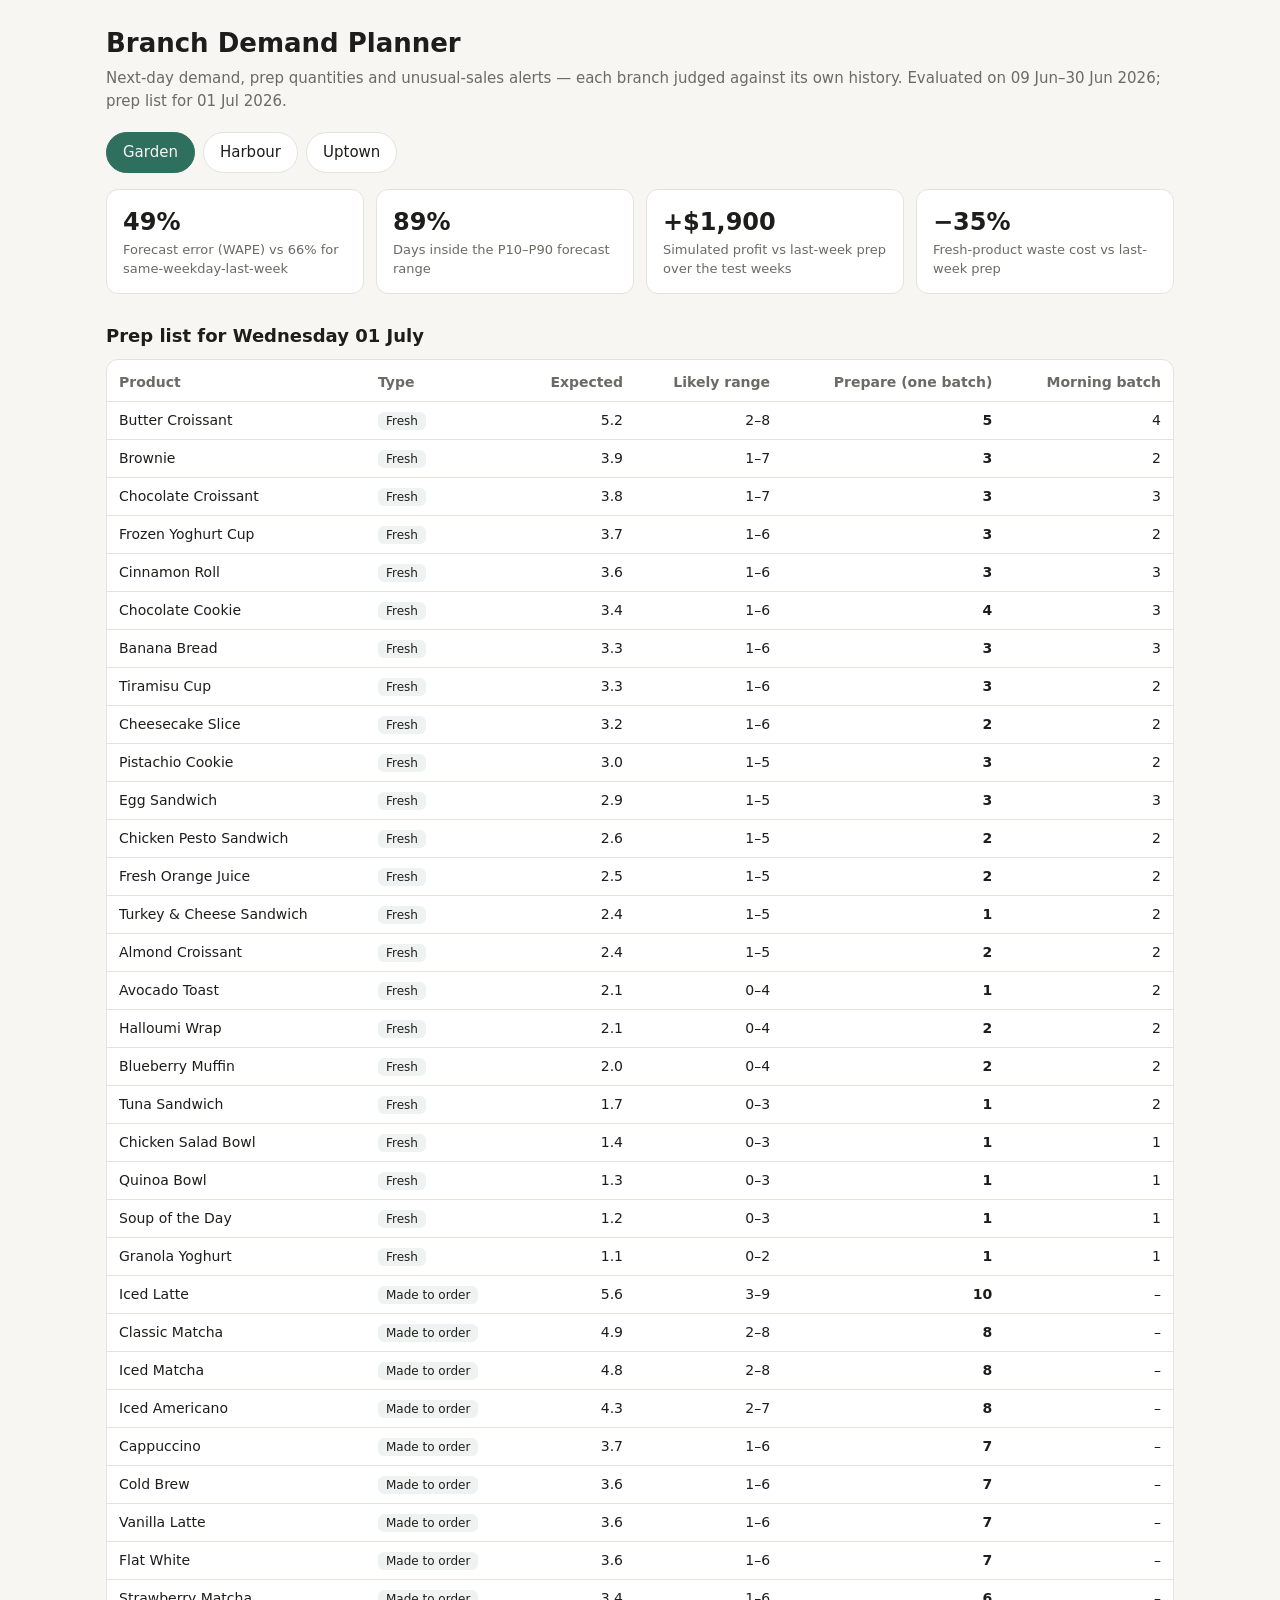
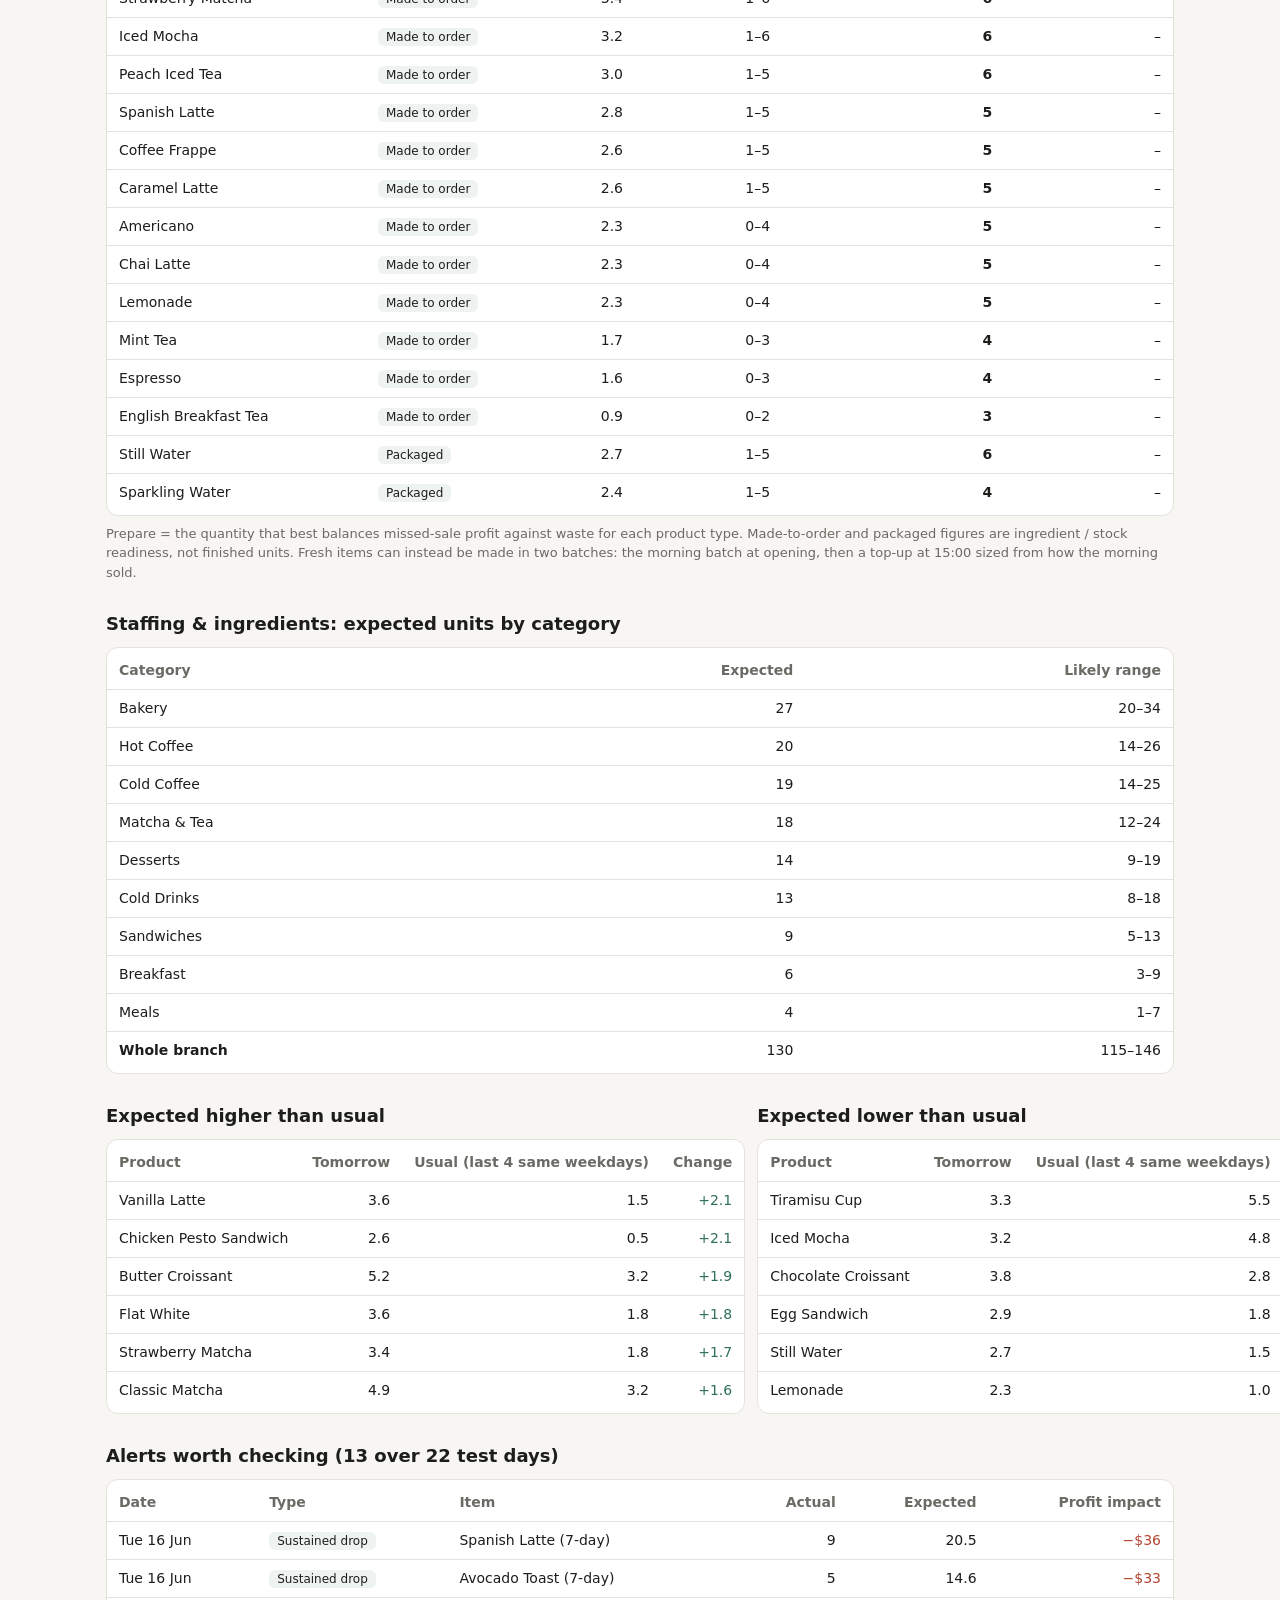
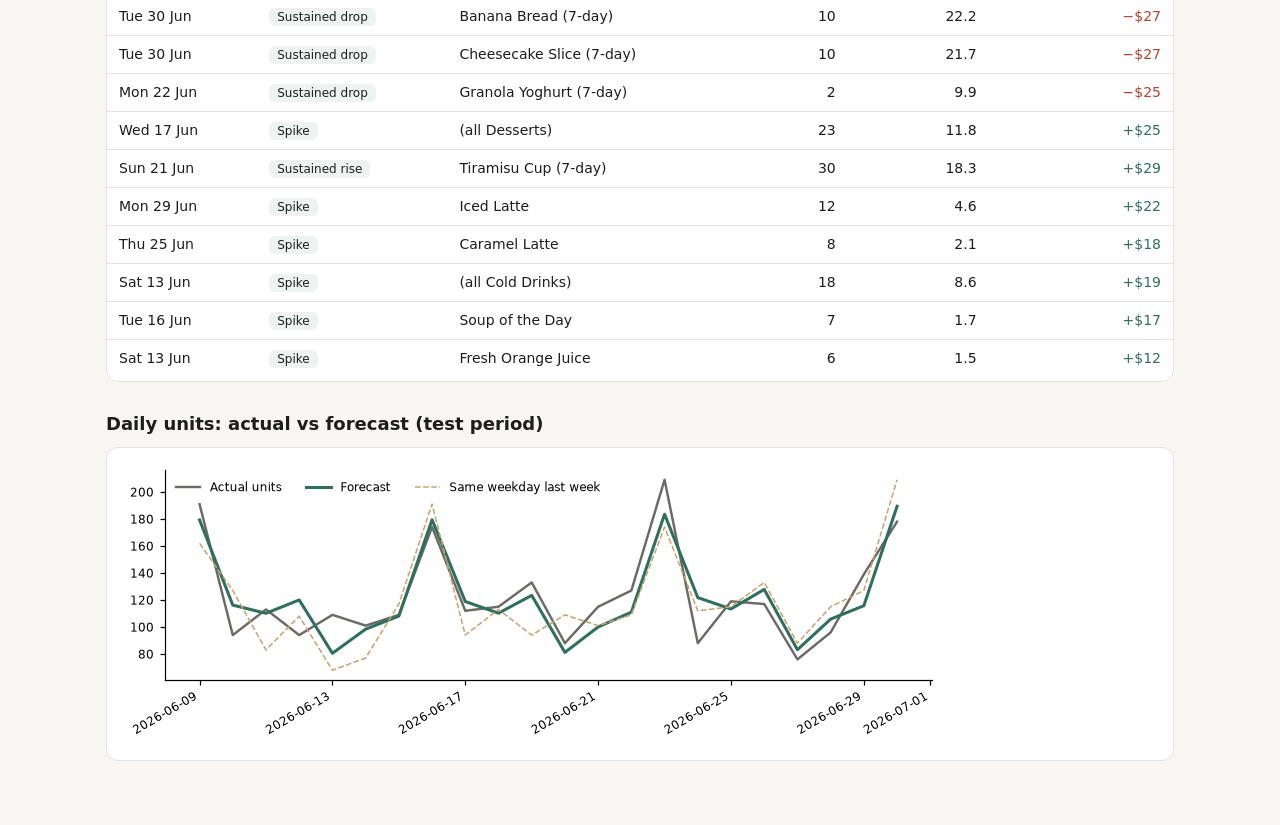
==== commit 4f9aba83: "Add baseline-offset forecasting, two-batch fresh prep and category plan LightGBM now predicts adjust" ====
--- a/aya/outputs/report.html
+++ b/aya/outputs/report.html
@@ -32,49 +32,61 @@
 <div class="tabs" role="tablist"><button role="tab" data-b="Garden" aria-selected="true">Garden</button><button role="tab" data-b="Harbour" aria-selected="false">Harbour</button><button role="tab" data-b="Uptown" aria-selected="false">Uptown</button></div>
 
 <section data-branch="Garden">
-  <div class="kpis"><div class="kpi"><div class="v">49%</div><div class="l">Forecast error (WAPE) vs 66% for same-weekday-last-week</div></div><div class="kpi"><div class="v">87%</div><div class="l">Days inside the P10–P90 forecast range</div></div><div class="kpi"><div class="v">+$1,888</div><div class="l">Simulated profit gain over the test weeks vs last-week prep</div></div><div class="kpi"><div class="v">64%</div><div class="l">Less fresh-product waste cost vs last-week prep</div></div></div>
+  <div class="kpis"><div class="kpi"><div class="v">49%</div><div class="l">Forecast error (WAPE) vs 66% for same-weekday-last-week</div></div><div class="kpi"><div class="v">89%</div><div class="l">Days inside the P10–P90 forecast range</div></div><div class="kpi"><div class="v">+$1,900</div><div class="l">Simulated profit vs last-week prep over the test weeks</div></div><div class="kpi"><div class="v">−35%</div><div class="l">Fresh-product waste cost vs last-week prep</div></div></div>
   <h2>Prep list for Wednesday 01 July</h2>
-  <div class="card"><table><thead><tr><th class="">Product</th><th class="">Type</th><th class="n">Expected</th><th class="n">Likely range</th><th class="n">Prepare</th></tr></thead><tbody><tr><td class="">Butter Croissant</td><td class=""><span class="chip">Fresh</span></td><td class="n">4.6</td><td class="n">2–8</td><td class="n"><b>5</b></td></tr><tr><td class="">Chocolate Croissant</td><td class=""><span class="chip">Fresh</span></td><td class="n">3.7</td><td class="n">1–6</td><td class="n"><b>3</b></td></tr><tr><td class="">Tiramisu Cup</td><td class=""><span class="chip">Fresh</span></td><td class="n">3.6</td><td class="n">1–6</td><td class="n"><b>3</b></td></tr><tr><td class="">Brownie</td><td class=""><span class="chip">Fresh</span></td><td class="n">3.6</td><td class="n">1–6</td><td class="n"><b>3</b></td></tr><tr><td class="">Chocolate Cookie</td><td class=""><span class="chip">Fresh</span></td><td class="n">3.6</td><td class="n">1–6</td><td class="n"><b>4</b></td></tr><tr><td class="">Frozen Yoghurt Cup</td><td class=""><span class="chip">Fresh</span></td><td class="n">3.5</td><td class="n">1–6</td><td class="n"><b>3</b></td></tr><tr><td class="">Cinnamon Roll</td><td class=""><span class="chip">Fresh</span></td><td class="n">3.2</td><td class="n">1–6</td><td class="n"><b>2</b></td></tr><tr><td class="">Pistachio Cookie</td><td class=""><span class="chip">Fresh</span></td><td class="n">3.1</td><td class="n">1–5</td><td class="n"><b>3</b></td></tr><tr><td class="">Cheesecake Slice</td><td class=""><span class="chip">Fresh</span></td><td class="n">3.0</td><td class="n">1–5</td><td class="n"><b>2</b></td></tr><tr><td class="">Banana Bread</td><td class=""><span class="chip">Fresh</span></td><td class="n">3.0</td><td class="n">1–5</td><td class="n"><b>3</b></td></tr><tr><td class="">Egg Sandwich</td><td class=""><span class="chip">Fresh</span></td><td class="n">2.7</td><td class="n">1–5</td><td class="n"><b>2</b></td></tr><tr><td class="">Chicken Pesto Sandwich</td><td class=""><span class="chip">Fresh</span></td><td class="n">2.5</td><td class="n">1–5</td><td class="n"><b>2</b></td></tr><tr><td class="">Almond Croissant</td><td class=""><span class="chip">Fresh</span></td><td class="n">2.5</td><td class="n">1–5</td><td class="n"><b>2</b></td></tr><tr><td class="">Fresh Orange Juice</td><td class=""><span class="chip">Fresh</span></td><td class="n">2.4</td><td class="n">1–5</td><td class="n"><b>2</b></td></tr><tr><td class="">Avocado Toast</td><td class=""><span class="chip">Fresh</span></td><td class="n">2.3</td><td class="n">0–4</td><td class="n"><b>2</b></td></tr><tr><td class="">Turkey & Cheese Sandwich</td><td class=""><span class="chip">Fresh</span></td><td class="n">2.3</td><td class="n">0–4</td><td class="n"><b>1</b></td></tr><tr><td class="">Blueberry Muffin</td><td class=""><span class="chip">Fresh</span></td><td class="n">2.1</td><td class="n">0–4</td><td class="n"><b>2</b></td></tr><tr><td class="">Halloumi Wrap</td><td class=""><span class="chip">Fresh</span></td><td class="n">2.0</td><td class="n">0–4</td><td class="n"><b>1</b></td></tr><tr><td class="">Tuna Sandwich</td><td class=""><span class="chip">Fresh</span></td><td class="n">1.7</td><td class="n">0–3</td><td class="n"><b>1</b></td></tr><tr><td class="">Chicken Salad Bowl</td><td class=""><span class="chip">Fresh</span></td><td class="n">1.4</td><td class="n">0–3</td><td class="n"><b>1</b></td></tr><tr><td class="">Quinoa Bowl</td><td class=""><span class="chip">Fresh</span></td><td class="n">1.3</td><td class="n">0–3</td><td class="n"><b>1</b></td></tr><tr><td class="">Soup of the Day</td><td class=""><span class="chip">Fresh</span></td><td class="n">1.2</td><td class="n">0–3</td><td class="n"><b>1</b></td></tr><tr><td class="">Granola Yoghurt</td><td class=""><span class="chip">Fresh</span></td><td class="n">1.1</td><td class="n">0–3</td><td class="n"><b>1</b></td></tr><tr><td class="">Iced Latte</td><td class=""><span class="chip">Made to order</span></td><td class="n">5.5</td><td class="n">2–9</td><td class="n"><b>9</b></td></tr><tr><td class="">Iced Matcha</td><td class=""><span class="chip">Made to order</span></td><td class="n">4.4</td><td class="n">2–7</td><td class="n"><b>7</b></td></tr><tr><td class="">Classic Matcha</td><td class=""><span class="chip">Made to order</span></td><td class="n">4.4</td><td class="n">2–7</td><td class="n"><b>7</b></td></tr><tr><td class="">Iced Americano</td><td class=""><span class="chip">Made to order</span></td><td class="n">3.9</td><td class="n">1–7</td><td class="n"><b>8</b></td></tr><tr><td class="">Cappuccino</td><td class=""><span class="chip">Made to order</span></td><td class="n">3.6</td><td class="n">1–6</td><td class="n"><b>7</b></td></tr><tr><td class="">Vanilla Latte</td><td class=""><span class="chip">Made to order</span></td><td class="n">3.5</td><td class="n">1–6</td><td class="n"><b>6</b></td></tr><tr><td class="">Iced Mocha</td><td class=""><span class="chip">Made to order</span></td><td class="n">3.4</td><td class="n">1–6</td><td class="n"><b>6</b></td></tr><tr><td class="">Cold Brew</td><td class=""><span class="chip">Made to order</span></td><td class="n">3.3</td><td class="n">1–6</td><td class="n"><b>7</b></td></tr><tr><td class="">Strawberry Matcha</td><td class=""><span class="chip">Made to order</span></td><td class="n">3.1</td><td class="n">1–6</td><td class="n"><b>5</b></td></tr><tr><td class="">Flat White</td><td class=""><span class="chip">Made to order</span></td><td class="n">3.1</td><td class="n">1–6</td><td class="n"><b>6</b></td></tr><tr><td class="">Peach Iced Tea</td><td class=""><span class="chip">Made to order</span></td><td class="n">2.9</td><td class="n">1–5</td><td class="n"><b>6</b></td></tr><tr><td class="">Spanish Latte</td><td class=""><span class="chip">Made to order</span></td><td class="n">2.6</td><td class="n">1–5</td><td class="n"><b>5</b></td></tr><tr><td class="">Coffee Frappe</td><td class=""><span class="chip">Made to order</span></td><td class="n">2.6</td><td class="n">1–5</td><td class="n"><b>5</b></td></tr><tr><td class="">Caramel Latte</td><td class=""><span class="chip">Made to order</span></td><td class="n">2.6</td><td class="n">1–5</td><td class="n"><b>5</b></td></tr><tr><td class="">Americano</td><td class=""><span class="chip">Made to order</span></td><td class="n">2.5</td><td class="n">1–5</td><td class="n"><b>5</b></td></tr><tr><td class="">Chai Latte</td><td class=""><span class="chip">Made to order</span></td><td class="n">2.5</td><td class="n">1–5</td><td class="n"><b>5</b></td></tr><tr><td class="">Lemonade</td><td class=""><span class="chip">Made to order</span></td><td class="n">2.3</td><td class="n">0–4</td><td class="n"><b>5</b></td></tr><tr><td class="">Mint Tea</td><td class=""><span class="chip">Made to order</span></td><td class="n">1.6</td><td class="n">0–3</td><td class="n"><b>4</b></td></tr><tr><td class="">Espresso</td><td class=""><span class="chip">Made to order</span></td><td class="n">1.5</td><td class="n">0–3</td><td class="n"><b>4</b></td></tr><tr><td class="">English Breakfast Tea</td><td class=""><span class="chip">Made to order</span></td><td class="n">1.1</td><td class="n">0–3</td><td class="n"><b>3</b></td></tr><tr><td class="">Still Water</td><td class=""><span class="chip">Packaged</span></td><td class="n">2.6</td><td class="n">1–5</td><td class="n"><b>6</b></td></tr><tr><td class="">Sparkling Water</td><td class=""><span class="chip">Packaged</span></td><td class="n">2.4</td><td class="n">1–5</td><td class="n"><b>5</b></td></tr></tbody></table></div>
+  <div class="card"><table><thead><tr><th class="">Product</th><th class="">Type</th><th class="n">Expected</th><th class="n">Likely range</th><th class="n">Prepare (one batch)</th><th class="n">Morning batch</th></tr></thead><tbody><tr><td class="">Butter Croissant</td><td class=""><span class="chip">Fresh</span></td><td class="n">5.2</td><td class="n">2–8</td><td class="n"><b>5</b></td><td class="n">4</td></tr><tr><td class="">Brownie</td><td class=""><span class="chip">Fresh</span></td><td class="n">3.9</td><td class="n">1–7</td><td class="n"><b>3</b></td><td class="n">2</td></tr><tr><td class="">Chocolate Croissant</td><td class=""><span class="chip">Fresh</span></td><td class="n">3.8</td><td class="n">1–7</td><td class="n"><b>3</b></td><td class="n">3</td></tr><tr><td class="">Frozen Yoghurt Cup</td><td class=""><span class="chip">Fresh</span></td><td class="n">3.7</td><td class="n">1–6</td><td class="n"><b>3</b></td><td class="n">2</td></tr><tr><td class="">Cinnamon Roll</td><td class=""><span class="chip">Fresh</span></td><td class="n">3.6</td><td class="n">1–6</td><td class="n"><b>3</b></td><td class="n">3</td></tr><tr><td class="">Chocolate Cookie</td><td class=""><span class="chip">Fresh</span></td><td class="n">3.4</td><td class="n">1–6</td><td class="n"><b>4</b></td><td class="n">3</td></tr><tr><td class="">Banana Bread</td><td class=""><span class="chip">Fresh</span></td><td class="n">3.3</td><td class="n">1–6</td><td class="n"><b>3</b></td><td class="n">3</td></tr><tr><td class="">Tiramisu Cup</td><td class=""><span class="chip">Fresh</span></td><td class="n">3.3</td><td class="n">1–6</td><td class="n"><b>3</b></td><td class="n">2</td></tr><tr><td class="">Cheesecake Slice</td><td class=""><span class="chip">Fresh</span></td><td class="n">3.2</td><td class="n">1–6</td><td class="n"><b>2</b></td><td class="n">2</td></tr><tr><td class="">Pistachio Cookie</td><td class=""><span class="chip">Fresh</span></td><td class="n">3.0</td><td class="n">1–5</td><td class="n"><b>3</b></td><td class="n">2</td></tr><tr><td class="">Egg Sandwich</td><td class=""><span class="chip">Fresh</span></td><td class="n">2.9</td><td class="n">1–5</td><td class="n"><b>3</b></td><td class="n">3</td></tr><tr><td class="">Chicken Pesto Sandwich</td><td class=""><span class="chip">Fresh</span></td><td class="n">2.6</td><td class="n">1–5</td><td class="n"><b>2</b></td><td class="n">2</td></tr><tr><td class="">Fresh Orange Juice</td><td class=""><span class="chip">Fresh</span></td><td class="n">2.5</td><td class="n">1–5</td><td class="n"><b>2</b></td><td class="n">2</td></tr><tr><td class="">Turkey & Cheese Sandwich</td><td class=""><span class="chip">Fresh</span></td><td class="n">2.4</td><td class="n">1–5</td><td class="n"><b>1</b></td><td class="n">2</td></tr><tr><td class="">Almond Croissant</td><td class=""><span class="chip">Fresh</span></td><td class="n">2.4</td><td class="n">1–5</td><td class="n"><b>2</b></td><td class="n">2</td></tr><tr><td class="">Avocado Toast</td><td class=""><span class="chip">Fresh</span></td><td class="n">2.1</td><td class="n">0–4</td><td class="n"><b>1</b></td><td class="n">2</td></tr><tr><td class="">Halloumi Wrap</td><td class=""><span class="chip">Fresh</span></td><td class="n">2.1</td><td class="n">0–4</td><td class="n"><b>2</b></td><td class="n">2</td></tr><tr><td class="">Blueberry Muffin</td><td class=""><span class="chip">Fresh</span></td><td class="n">2.0</td><td class="n">0–4</td><td class="n"><b>2</b></td><td class="n">2</td></tr><tr><td class="">Tuna Sandwich</td><td class=""><span class="chip">Fresh</span></td><td class="n">1.7</td><td class="n">0–3</td><td class="n"><b>1</b></td><td class="n">2</td></tr><tr><td class="">Chicken Salad Bowl</td><td class=""><span class="chip">Fresh</span></td><td class="n">1.4</td><td class="n">0–3</td><td class="n"><b>1</b></td><td class="n">1</td></tr><tr><td class="">Quinoa Bowl</td><td class=""><span class="chip">Fresh</span></td><td class="n">1.3</td><td class="n">0–3</td><td class="n"><b>1</b></td><td class="n">1</td></tr><tr><td class="">Soup of the Day</td><td class=""><span class="chip">Fresh</span></td><td class="n">1.2</td><td class="n">0–3</td><td class="n"><b>1</b></td><td class="n">1</td></tr><tr><td class="">Granola Yoghurt</td><td class=""><span class="chip">Fresh</span></td><td class="n">1.1</td><td class="n">0–2</td><td class="n"><b>1</b></td><td class="n">1</td></tr><tr><td class="">Iced Latte</td><td class=""><span class="chip">Made to order</span></td><td class="n">5.6</td><td class="n">3–9</td><td class="n"><b>10</b></td><td class="n">–</td></tr><tr><td class="">Classic Matcha</td><td class=""><span class="chip">Made to order</span></td><td class="n">4.9</td><td class="n">2–8</td><td class="n"><b>8</b></td><td class="n">–</td></tr><tr><td class="">Iced Matcha</td><td class=""><span class="chip">Made to order</span></td><td class="n">4.8</td><td class="n">2–8</td><td class="n"><b>8</b></td><td class="n">–</td></tr><tr><td class="">Iced Americano</td><td class=""><span class="chip">Made to order</span></td><td class="n">4.3</td><td class="n">2–7</td><td class="n"><b>8</b></td><td class="n">–</td></tr><tr><td class="">Cappuccino</td><td class=""><span class="chip">Made to order</span></td><td class="n">3.7</td><td class="n">1–6</td><td class="n"><b>7</b></td><td class="n">–</td></tr><tr><td class="">Cold Brew</td><td class=""><span class="chip">Made to order</span></td><td class="n">3.6</td><td class="n">1–6</td><td class="n"><b>7</b></td><td class="n">–</td></tr><tr><td class="">Vanilla Latte</td><td class=""><span class="chip">Made to order</span></td><td class="n">3.6</td><td class="n">1–6</td><td class="n"><b>7</b></td><td class="n">–</td></tr><tr><td class="">Flat White</td><td class=""><span class="chip">Made to order</span></td><td class="n">3.6</td><td class="n">1–6</td><td class="n"><b>7</b></td><td class="n">–</td></tr><tr><td class="">Strawberry Matcha</td><td class=""><span class="chip">Made to order</span></td><td class="n">3.4</td><td class="n">1–6</td><td class="n"><b>6</b></td><td class="n">–</td></tr><tr><td class="">Iced Mocha</td><td class=""><span class="chip">Made to order</span></td><td class="n">3.2</td><td class="n">1–6</td><td class="n"><b>6</b></td><td class="n">–</td></tr><tr><td class="">Peach Iced Tea</td><td class=""><span class="chip">Made to order</span></td><td class="n">3.0</td><td class="n">1–5</td><td class="n"><b>6</b></td><td class="n">–</td></tr><tr><td class="">Spanish Latte</td><td class=""><span class="chip">Made to order</span></td><td class="n">2.8</td><td class="n">1–5</td><td class="n"><b>5</b></td><td class="n">–</td></tr><tr><td class="">Coffee Frappe</td><td class=""><span class="chip">Made to order</span></td><td class="n">2.6</td><td class="n">1–5</td><td class="n"><b>5</b></td><td class="n">–</td></tr><tr><td class="">Caramel Latte</td><td class=""><span class="chip">Made to order</span></td><td class="n">2.6</td><td class="n">1–5</td><td class="n"><b>5</b></td><td class="n">–</td></tr><tr><td class="">Americano</td><td class=""><span class="chip">Made to order</span></td><td class="n">2.3</td><td class="n">0–4</td><td class="n"><b>5</b></td><td class="n">–</td></tr><tr><td class="">Chai Latte</td><td class=""><span class="chip">Made to order</span></td><td class="n">2.3</td><td class="n">0–4</td><td class="n"><b>5</b></td><td class="n">–</td></tr><tr><td class="">Lemonade</td><td class=""><span class="chip">Made to order</span></td><td class="n">2.3</td><td class="n">0–4</td><td class="n"><b>5</b></td><td class="n">–</td></tr><tr><td class="">Mint Tea</td><td class=""><span class="chip">Made to order</span></td><td class="n">1.7</td><td class="n">0–3</td><td class="n"><b>4</b></td><td class="n">–</td></tr><tr><td class="">Espresso</td><td class=""><span class="chip">Made to order</span></td><td class="n">1.6</td><td class="n">0–3</td><td class="n"><b>4</b></td><td class="n">–</td></tr><tr><td class="">English Breakfast Tea</td><td class=""><span class="chip">Made to order</span></td><td class="n">0.9</td><td class="n">0–2</td><td class="n"><b>3</b></td><td class="n">–</td></tr><tr><td class="">Still Water</td><td class=""><span class="chip">Packaged</span></td><td class="n">2.7</td><td class="n">1–5</td><td class="n"><b>6</b></td><td class="n">–</td></tr><tr><td class="">Sparkling Water</td><td class=""><span class="chip">Packaged</span></td><td class="n">2.4</td><td class="n">1–5</td><td class="n"><b>4</b></td><td class="n">–</td></tr></tbody></table></div>
   <p class="note">Prepare = the quantity that best balances missed-sale profit against waste for each product
-  type. Made-to-order and packaged figures are ingredient / stock readiness, not finished units.</p>
+  type. Made-to-order and packaged figures are ingredient / stock readiness, not finished units.
+  Fresh items can instead be made in two batches: the morning batch at opening, then a top-up at
+  15:00 sized from how the morning sold.</p>
+  <h2>Staffing &amp; ingredients: expected units by category</h2>
+  <div class="card"><table><thead><tr><th class="">Category</th><th class="n">Expected</th><th class="n">Likely range</th></tr></thead><tbody><tr><td class="">Bakery</td><td class="n">27</td><td class="n">20–34</td></tr><tr><td class="">Hot Coffee</td><td class="n">20</td><td class="n">14–26</td></tr><tr><td class="">Cold Coffee</td><td class="n">19</td><td class="n">14–25</td></tr><tr><td class="">Matcha &amp; Tea</td><td class="n">18</td><td class="n">12–24</td></tr><tr><td class="">Desserts</td><td class="n">14</td><td class="n">9–19</td></tr><tr><td class="">Cold Drinks</td><td class="n">13</td><td class="n">8–18</td></tr><tr><td class="">Sandwiches</td><td class="n">9</td><td class="n">5–13</td></tr><tr><td class="">Breakfast</td><td class="n">6</td><td class="n">3–9</td></tr><tr><td class="">Meals</td><td class="n">4</td><td class="n">1–7</td></tr><tr><td class=""><b>Whole branch</b></td><td class="n">130</td><td class="n">115–146</td></tr></tbody></table></div>
   <div class="grid2">
-    <div><h2>Expected higher than usual</h2><div class="card"><table><thead><tr><th class="">Product</th><th class="n">Tomorrow</th><th class="n">Usual (last 4 same weekdays)</th><th class="n">Change</th></tr></thead><tbody><tr><td class="">Chicken Pesto Sandwich</td><td class="n">2.5</td><td class="n">0.5</td><td class="n"><span class="up">+2.0</span></td></tr><tr><td class="">Vanilla Latte</td><td class="n">3.5</td><td class="n">1.5</td><td class="n"><span class="up">+2.0</span></td></tr><tr><td class="">Strawberry Matcha</td><td class="n">3.1</td><td class="n">1.8</td><td class="n"><span class="up">+1.4</span></td></tr><tr><td class="">Flat White</td><td class="n">3.1</td><td class="n">1.8</td><td class="n"><span class="up">+1.4</span></td></tr><tr><td class="">Caramel Latte</td><td class="n">2.6</td><td class="n">1.2</td><td class="n"><span class="up">+1.3</span></td></tr><tr><td class="">Butter Croissant</td><td class="n">4.6</td><td class="n">3.2</td><td class="n"><span class="up">+1.3</span></td></tr></tbody></table></div></div>
-    <div><h2>Expected lower than usual</h2><div class="card"><table><thead><tr><th class="">Product</th><th class="n">Tomorrow</th><th class="n">Usual (last 4 same weekdays)</th><th class="n">Change</th></tr></thead><tbody><tr><td class="">Tiramisu Cup</td><td class="n">3.6</td><td class="n">5.5</td><td class="n"><span class="down">-1.9</span></td></tr><tr><td class="">Iced Mocha</td><td class="n">3.4</td><td class="n">4.8</td><td class="n"><span class="down">-1.3</span></td></tr><tr><td class="">Still Water</td><td class="n">2.6</td><td class="n">1.5</td><td class="n"><span class="down">+1.1</span></td></tr><tr><td class="">Classic Matcha</td><td class="n">4.4</td><td class="n">3.2</td><td class="n"><span class="down">+1.1</span></td></tr><tr><td class="">Lemonade</td><td class="n">2.3</td><td class="n">1.0</td><td class="n"><span class="down">+1.3</span></td></tr><tr><td class="">Butter Croissant</td><td class="n">4.6</td><td class="n">3.2</td><td class="n"><span class="down">+1.3</span></td></tr></tbody></table></div></div>
+    <div><h2>Expected higher than usual</h2><div class="card"><table><thead><tr><th class="">Product</th><th class="n">Tomorrow</th><th class="n">Usual (last 4 same weekdays)</th><th class="n">Change</th></tr></thead><tbody><tr><td class="">Vanilla Latte</td><td class="n">3.6</td><td class="n">1.5</td><td class="n"><span class="up">+2.1</span></td></tr><tr><td class="">Chicken Pesto Sandwich</td><td class="n">2.6</td><td class="n">0.5</td><td class="n"><span class="up">+2.1</span></td></tr><tr><td class="">Butter Croissant</td><td class="n">5.2</td><td class="n">3.2</td><td class="n"><span class="up">+1.9</span></td></tr><tr><td class="">Flat White</td><td class="n">3.6</td><td class="n">1.8</td><td class="n"><span class="up">+1.8</span></td></tr><tr><td class="">Strawberry Matcha</td><td class="n">3.4</td><td class="n">1.8</td><td class="n"><span class="up">+1.7</span></td></tr><tr><td class="">Classic Matcha</td><td class="n">4.9</td><td class="n">3.2</td><td class="n"><span class="up">+1.6</span></td></tr></tbody></table></div></div>
+    <div><h2>Expected lower than usual</h2><div class="card"><table><thead><tr><th class="">Product</th><th class="n">Tomorrow</th><th class="n">Usual (last 4 same weekdays)</th><th class="n">Change</th></tr></thead><tbody><tr><td class="">Tiramisu Cup</td><td class="n">3.3</td><td class="n">5.5</td><td class="n"><span class="down">-2.2</span></td></tr><tr><td class="">Iced Mocha</td><td class="n">3.2</td><td class="n">4.8</td><td class="n"><span class="down">-1.6</span></td></tr><tr><td class="">Chocolate Croissant</td><td class="n">3.8</td><td class="n">2.8</td><td class="n"><span class="down">+1.1</span></td></tr><tr><td class="">Egg Sandwich</td><td class="n">2.9</td><td class="n">1.8</td><td class="n"><span class="down">+1.2</span></td></tr><tr><td class="">Still Water</td><td class="n">2.7</td><td class="n">1.5</td><td class="n"><span class="down">+1.2</span></td></tr><tr><td class="">Lemonade</td><td class="n">2.3</td><td class="n">1.0</td><td class="n"><span class="down">+1.3</span></td></tr></tbody></table></div></div>
+  </div>
+  <h2>Alerts worth checking (13 over 22 test days)</h2>
+  <div class="card"><table><thead><tr><th class="">Date</th><th class="">Type</th><th class="">Item</th><th class="n">Actual</th><th class="n">Expected</th><th class="n">Profit impact</th></tr></thead><tbody><tr><td class="">Tue 16 Jun</td><td class=""><span class="chip">Sustained drop</span></td><td class="">Spanish Latte (7-day)</td><td class="n">9</td><td class="n">20.5</td><td class="n"><span class="down">−$36</span></td></tr><tr><td class="">Tue 16 Jun</td><td class=""><span class="chip">Sustained drop</span></td><td class="">Avocado Toast (7-day)</td><td class="n">5</td><td class="n">14.6</td><td class="n"><span class="down">−$33</span></td></tr><tr><td class="">Tue 30 Jun</td><td class=""><span class="chip">Sustained drop</span></td><td class="">Banana Bread (7-day)</td><td class="n">10</td><td class="n">22.2</td><td class="n"><span class="down">−$27</span></td></tr><tr><td class="">Tue 30 Jun</td><td class=""><span class="chip">Sustained drop</span></td><td class="">Cheesecake Slice (7-day)</td><td class="n">10</td><td class="n">21.7</td><td class="n"><span class="down">−$27</span></td></tr><tr><td class="">Mon 22 Jun</td><td class=""><span class="chip">Sustained drop</span></td><td class="">Granola Yoghurt (7-day)</td><td class="n">2</td><td class="n">9.9</td><td class="n"><span class="down">−$25</span></td></tr><tr><td class="">Wed 17 Jun</td><td class=""><span class="chip">Spike</span></td><td class="">(all Desserts)</td><td class="n">23</td><td class="n">11.8</td><td class="n"><span class="up">+$25</span></td></tr><tr><td class="">Sun 21 Jun</td><td class=""><span class="chip">Sustained rise</span></td><td class="">Tiramisu Cup (7-day)</td><td class="n">30</td><td class="n">18.3</td><td class="n"><span class="up">+$29</span></td></tr><tr><td class="">Mon 29 Jun</td><td class=""><span class="chip">Spike</span></td><td class="">Iced Latte</td><td class="n">12</td><td class="n">4.6</td><td class="n"><span class="up">+$22</span></td></tr><tr><td class="">Thu 25 Jun</td><td class=""><span class="chip">Spike</span></td><td class="">Caramel Latte</td><td class="n">8</td><td class="n">2.1</td><td class="n"><span class="up">+$18</span></td></tr><tr><td class="">Sat 13 Jun</td><td class=""><span class="chip">Spike</span></td><td class="">(all Cold Drinks)</td><td class="n">18</td><td class="n">8.6</td><td class="n"><span class="up">+$19</span></td></tr><tr><td class="">Tue 16 Jun</td><td class=""><span class="chip">Spike</span></td><td class="">Soup of the Day</td><td class="n">7</td><td class="n">1.7</td><td class="n"><span class="up">+$17</span></td></tr><tr><td class="">Sat 13 Jun</td><td class=""><span class="chip">Spike</span></td><td class="">Fresh Orange Juice</td><td class="n">6</td><td class="n">1.5</td><td class="n"><span class="up">+$12</span></td></tr></tbody></table></div>
+  <h2>Daily units: actual vs forecast (test period)</h2>
+  <div class="card" style="padding:12px"><img alt="Daily units actual vs forecast for Garden" src="[data-uri]"></div>
+</section>
+<section data-branch="Harbour">
+  <div class="kpis"><div class="kpi"><div class="v">41%</div><div class="l">Forecast error (WAPE) vs 57% for same-weekday-last-week</div></div><div class="kpi"><div class="v">89%</div><div class="l">Days inside the P10–P90 forecast range</div></div><div class="kpi"><div class="v">+$3,162</div><div class="l">Simulated profit vs last-week prep over the test weeks</div></div><div class="kpi"><div class="v">−26%</div><div class="l">Fresh-product waste cost vs last-week prep</div></div></div>
+  <h2>Prep list for Wednesday 01 July</h2>
+  <div class="card"><table><thead><tr><th class="">Product</th><th class="">Type</th><th class="n">Expected</th><th class="n">Likely range</th><th class="n">Prepare (one batch)</th><th class="n">Morning batch</th></tr></thead><tbody><tr><td class="">Butter Croissant</td><td class=""><span class="chip">Fresh</span></td><td class="n">8.8</td><td class="n">4–14</td><td class="n"><b>10</b></td><td class="n">6</td></tr><tr><td class="">Cinnamon Roll</td><td class=""><span class="chip">Fresh</span></td><td class="n">6.1</td><td class="n">3–10</td><td class="n"><b>6</b></td><td class="n">4</td></tr><tr><td class="">Chocolate Croissant</td><td class=""><span class="chip">Fresh</span></td><td class="n">5.8</td><td class="n">2–10</td><td class="n"><b>7</b></td><td class="n">4</td></tr><tr><td class="">Chocolate Cookie</td><td class=""><span class="chip">Fresh</span></td><td class="n">5.6</td><td class="n">2–9</td><td class="n"><b>7</b></td><td class="n">4</td></tr><tr><td class="">Almond Croissant</td><td class=""><span class="chip">Fresh</span></td><td class="n">5.6</td><td class="n">2–9</td><td class="n"><b>6</b></td><td class="n">4</td></tr><tr><td class="">Brownie</td><td class=""><span class="chip">Fresh</span></td><td class="n">4.6</td><td class="n">2–8</td><td class="n"><b>5</b></td><td class="n">2</td></tr><tr><td class="">Banana Bread</td><td class=""><span class="chip">Fresh</span></td><td class="n">4.4</td><td class="n">2–8</td><td class="n"><b>5</b></td><td class="n">3</td></tr><tr><td class="">Pistachio Cookie</td><td class=""><span class="chip">Fresh</span></td><td class="n">4.4</td><td class="n">2–8</td><td class="n"><b>5</b></td><td class="n">3</td></tr><tr><td class="">Fresh Orange Juice</td><td class=""><span class="chip">Fresh</span></td><td class="n">4.4</td><td class="n">2–7</td><td class="n"><b>5</b></td><td class="n">3</td></tr><tr><td class="">Cheesecake Slice</td><td class=""><span class="chip">Fresh</span></td><td class="n">3.9</td><td class="n">1–7</td><td class="n"><b>4</b></td><td class="n">2</td></tr><tr><td class="">Frozen Yoghurt Cup</td><td class=""><span class="chip">Fresh</span></td><td class="n">3.6</td><td class="n">1–6</td><td class="n"><b>4</b></td><td class="n">2</td></tr><tr><td class="">Tiramisu Cup</td><td class=""><span class="chip">Fresh</span></td><td class="n">3.6</td><td class="n">1–6</td><td class="n"><b>4</b></td><td class="n">2</td></tr><tr><td class="">Chicken Pesto Sandwich</td><td class=""><span class="chip">Fresh</span></td><td class="n">3.6</td><td class="n">1–6</td><td class="n"><b>4</b></td><td class="n">2</td></tr><tr><td class="">Turkey & Cheese Sandwich</td><td class=""><span class="chip">Fresh</span></td><td class="n">3.5</td><td class="n">1–6</td><td class="n"><b>3</b></td><td class="n">3</td></tr><tr><td class="">Blueberry Muffin</td><td class=""><span class="chip">Fresh</span></td><td class="n">3.4</td><td class="n">1–6</td><td class="n"><b>4</b></td><td class="n">3</td></tr><tr><td class="">Avocado Toast</td><td class=""><span class="chip">Fresh</span></td><td class="n">3.2</td><td class="n">1–6</td><td class="n"><b>3</b></td><td class="n">3</td></tr><tr><td class="">Egg Sandwich</td><td class=""><span class="chip">Fresh</span></td><td class="n">3.2</td><td class="n">1–6</td><td class="n"><b>4</b></td><td class="n">3</td></tr><tr><td class="">Tuna Sandwich</td><td class=""><span class="chip">Fresh</span></td><td class="n">2.8</td><td class="n">1–5</td><td class="n"><b>3</b></td><td class="n">2</td></tr><tr><td class="">Halloumi Wrap</td><td class=""><span class="chip">Fresh</span></td><td class="n">2.3</td><td class="n">0–4</td><td class="n"><b>3</b></td><td class="n">2</td></tr><tr><td class="">Chicken Salad Bowl</td><td class=""><span class="chip">Fresh</span></td><td class="n">2.1</td><td class="n">0–4</td><td class="n"><b>2</b></td><td class="n">2</td></tr><tr><td class="">Quinoa Bowl</td><td class=""><span class="chip">Fresh</span></td><td class="n">1.8</td><td class="n">0–4</td><td class="n"><b>2</b></td><td class="n">1</td></tr><tr><td class="">Granola Yoghurt</td><td class=""><span class="chip">Fresh</span></td><td class="n">1.7</td><td class="n">0–4</td><td class="n"><b>2</b></td><td class="n">2</td></tr><tr><td class="">Soup of the Day</td><td class=""><span class="chip">Fresh</span></td><td class="n">1.5</td><td class="n">0–3</td><td class="n"><b>2</b></td><td class="n">1</td></tr><tr><td class="">Iced Latte</td><td class=""><span class="chip">Made to order</span></td><td class="n">9.5</td><td class="n">5–15</td><td class="n"><b>17</b></td><td class="n">–</td></tr><tr><td class="">Iced Matcha</td><td class=""><span class="chip">Made to order</span></td><td class="n">7.1</td><td class="n">3–11</td><td class="n"><b>13</b></td><td class="n">–</td></tr><tr><td class="">Iced Americano</td><td class=""><span class="chip">Made to order</span></td><td class="n">6.5</td><td class="n">3–10</td><td class="n"><b>13</b></td><td class="n">–</td></tr><tr><td class="">Cold Brew</td><td class=""><span class="chip">Made to order</span></td><td class="n">5.6</td><td class="n">2–9</td><td class="n"><b>12</b></td><td class="n">–</td></tr><tr><td class="">Strawberry Matcha</td><td class=""><span class="chip">Made to order</span></td><td class="n">5.5</td><td class="n">2–9</td><td class="n"><b>10</b></td><td class="n">–</td></tr><tr><td class="">Cappuccino</td><td class=""><span class="chip">Made to order</span></td><td class="n">5.5</td><td class="n">2–9</td><td class="n"><b>11</b></td><td class="n">–</td></tr><tr><td class="">Classic Matcha</td><td class=""><span class="chip">Made to order</span></td><td class="n">5.2</td><td class="n">2–9</td><td class="n"><b>10</b></td><td class="n">–</td></tr><tr><td class="">Vanilla Latte</td><td class=""><span class="chip">Made to order</span></td><td class="n">4.8</td><td class="n">2–8</td><td class="n"><b>10</b></td><td class="n">–</td></tr><tr><td class="">Flat White</td><td class=""><span class="chip">Made to order</span></td><td class="n">4.7</td><td class="n">2–8</td><td class="n"><b>10</b></td><td class="n">–</td></tr><tr><td class="">Caramel Latte</td><td class=""><span class="chip">Made to order</span></td><td class="n">4.5</td><td class="n">2–8</td><td class="n"><b>9</b></td><td class="n">–</td></tr><tr><td class="">Iced Mocha</td><td class=""><span class="chip">Made to order</span></td><td class="n">4.3</td><td class="n">2–7</td><td class="n"><b>8</b></td><td class="n">–</td></tr><tr><td class="">Spanish Latte</td><td class=""><span class="chip">Made to order</span></td><td class="n">4.1</td><td class="n">1–7</td><td class="n"><b>8</b></td><td class="n">–</td></tr><tr><td class="">Americano</td><td class=""><span class="chip">Made to order</span></td><td class="n">4.0</td><td class="n">1–7</td><td class="n"><b>9</b></td><td class="n">–</td></tr><tr><td class="">Coffee Frappe</td><td class=""><span class="chip">Made to order</span></td><td class="n">3.7</td><td class="n">1–6</td><td class="n"><b>7</b></td><td class="n">–</td></tr><tr><td class="">Peach Iced Tea</td><td class=""><span class="chip">Made to order</span></td><td class="n">3.5</td><td class="n">1–6</td><td class="n"><b>8</b></td><td class="n">–</td></tr><tr><td class="">Lemonade</td><td class=""><span class="chip">Made to order</span></td><td class="n">3.4</td><td class="n">1–6</td><td class="n"><b>8</b></td><td class="n">–</td></tr><tr><td class="">Chai Latte</td><td class=""><span class="chip">Made to order</span></td><td class="n">3.2</td><td class="n">1–6</td><td class="n"><b>7</b></td><td class="n">–</td></tr><tr><td class="">Espresso</td><td class=""><span class="chip">Made to order</span></td><td class="n">2.7</td><td class="n">1–5</td><td class="n"><b>6</b></td><td class="n">–</td></tr><tr><td class="">Mint Tea</td><td class=""><span class="chip">Made to order</span></td><td class="n">2.1</td><td class="n">0–4</td><td class="n"><b>6</b></td><td class="n">–</td></tr><tr><td class="">English Breakfast Tea</td><td class=""><span class="chip">Made to order</span></td><td class="n">1.8</td><td class="n">0–4</td><td class="n"><b>5</b></td><td class="n">–</td></tr><tr><td class="">Still Water</td><td class=""><span class="chip">Packaged</span></td><td class="n">4.4</td><td class="n">2–7</td><td class="n"><b>10</b></td><td class="n">–</td></tr><tr><td class="">Sparkling Water</td><td class=""><span class="chip">Packaged</span></td><td class="n">3.3</td><td class="n">1–6</td><td class="n"><b>7</b></td><td class="n">–</td></tr></tbody></table></div>
+  <p class="note">Prepare = the quantity that best balances missed-sale profit against waste for each product
+  type. Made-to-order and packaged figures are ingredient / stock readiness, not finished units.
+  Fresh items can instead be made in two batches: the morning batch at opening, then a top-up at
+  15:00 sized from how the morning sold.</p>
+  <h2>Staffing &amp; ingredients: expected units by category</h2>
+  <div class="card"><table><thead><tr><th class="">Category</th><th class="n">Expected</th><th class="n">Likely range</th></tr></thead><tbody><tr><td class="">Bakery</td><td class="n">44</td><td class="n">35–54</td></tr><tr><td class="">Hot Coffee</td><td class="n">30</td><td class="n">23–38</td></tr><tr><td class="">Cold Coffee</td><td class="n">30</td><td class="n">22–38</td></tr><tr><td class="">Matcha &amp; Tea</td><td class="n">25</td><td class="n">18–32</td></tr><tr><td class="">Cold Drinks</td><td class="n">19</td><td class="n">13–25</td></tr><tr><td class="">Desserts</td><td class="n">16</td><td class="n">10–21</td></tr><tr><td class="">Sandwiches</td><td class="n">12</td><td class="n">7–17</td></tr><tr><td class="">Breakfast</td><td class="n">8</td><td class="n">4–12</td></tr><tr><td class="">Meals</td><td class="n">5</td><td class="n">2–9</td></tr><tr><td class=""><b>Whole branch</b></td><td class="n">189</td><td class="n">170–210</td></tr></tbody></table></div>
+  <div class="grid2">
+    <div><h2>Expected higher than usual</h2><div class="card"><table><thead><tr><th class="">Product</th><th class="n">Tomorrow</th><th class="n">Usual (last 4 same weekdays)</th><th class="n">Change</th></tr></thead><tbody><tr><td class="">Cappuccino</td><td class="n">5.5</td><td class="n">2.8</td><td class="n"><span class="up">+2.7</span></td></tr><tr><td class="">Pistachio Cookie</td><td class="n">4.4</td><td class="n">2.2</td><td class="n"><span class="up">+2.1</span></td></tr><tr><td class="">Cheesecake Slice</td><td class="n">3.9</td><td class="n">2.2</td><td class="n"><span class="up">+1.7</span></td></tr><tr><td class="">Butter Croissant</td><td class="n">8.8</td><td class="n">7.5</td><td class="n"><span class="up">+1.3</span></td></tr><tr><td class="">Turkey & Cheese Sandwich</td><td class="n">3.5</td><td class="n">2.2</td><td class="n"><span class="up">+1.2</span></td></tr><tr><td class="">Vanilla Latte</td><td class="n">4.8</td><td class="n">3.8</td><td class="n"><span class="up">+1.1</span></td></tr></tbody></table></div></div>
+    <div><h2>Expected lower than usual</h2><div class="card"><table><thead><tr><th class="">Product</th><th class="n">Tomorrow</th><th class="n">Usual (last 4 same weekdays)</th><th class="n">Change</th></tr></thead><tbody><tr><td class="">Espresso</td><td class="n">2.7</td><td class="n">4.0</td><td class="n"><span class="down">-1.3</span></td></tr><tr><td class="">Sparkling Water</td><td class="n">3.3</td><td class="n">4.5</td><td class="n"><span class="down">-1.2</span></td></tr><tr><td class="">Fresh Orange Juice</td><td class="n">4.4</td><td class="n">5.5</td><td class="n"><span class="down">-1.1</span></td></tr><tr><td class="">Frozen Yoghurt Cup</td><td class="n">3.6</td><td class="n">4.8</td><td class="n"><span class="down">-1.1</span></td></tr><tr><td class="">Cold Brew</td><td class="n">5.6</td><td class="n">6.8</td><td class="n"><span class="down">-1.1</span></td></tr><tr><td class="">Iced Mocha</td><td class="n">4.3</td><td class="n">3.2</td><td class="n"><span class="down">+1.0</span></td></tr></tbody></table></div></div>
+  </div>
+  <h2>Alerts worth checking (25 over 22 test days)</h2>
+  <div class="card"><table><thead><tr><th class="">Date</th><th class="">Type</th><th class="">Item</th><th class="n">Actual</th><th class="n">Expected</th><th class="n">Profit impact</th></tr></thead><tbody><tr><td class="">Tue 16 Jun</td><td class=""><span class="chip">Drop</span></td><td class="">(all Sandwiches)</td><td class="n">5</td><td class="n">18.3</td><td class="n"><span class="down">−$78</span></td></tr><tr><td class="">Tue 09 Jun</td><td class=""><span class="chip">Drop</span></td><td class="">(all Matcha & Tea)</td><td class="n">22</td><td class="n">39.9</td><td class="n"><span class="down">−$78</span></td></tr><tr><td class="">Mon 15 Jun</td><td class=""><span class="chip">Sustained drop</span></td><td class="">Classic Matcha (7-day)</td><td class="n">28</td><td class="n">45.9</td><td class="n"><span class="down">−$81</span></td></tr><tr><td class="">Mon 15 Jun</td><td class=""><span class="chip">Sustained drop</span></td><td class="">Halloumi Wrap (7-day)</td><td class="n">11</td><td class="n">23.1</td><td class="n"><span class="down">−$76</span></td></tr><tr><td class="">Fri 12 Jun</td><td class=""><span class="chip">Spike</span></td><td class="">(all Hot Coffee)</td><td class="n">48</td><td class="n">30.6</td><td class="n"><span class="up">+$60</span></td></tr><tr><td class="">Mon 29 Jun</td><td class=""><span class="chip">Sustained drop</span></td><td class="">Americano (7-day)</td><td class="n">13</td><td class="n">30.2</td><td class="n"><span class="down">−$44</span></td></tr><tr><td class="">Fri 19 Jun</td><td class=""><span class="chip">Spike</span></td><td class="">Soup of the Day</td><td class="n">9</td><td class="n">1.7</td><td class="n"><span class="up">+$35</span></td></tr><tr><td class="">Mon 15 Jun</td><td class=""><span class="chip">Sustained rise</span></td><td class="">Caramel Latte (7-day)</td><td class="n">36</td><td class="n">21.8</td><td class="n"><span class="up">+$59</span></td></tr><tr><td class="">Mon 22 Jun</td><td class=""><span class="chip">Sustained drop</span></td><td class="">Iced Mocha (7-day)</td><td class="n">16</td><td class="n">29.8</td><td class="n"><span class="down">−$60</span></td></tr><tr><td class="">Wed 17 Jun</td><td class=""><span class="chip">Spike</span></td><td class="">(all Cold Drinks)</td><td class="n">28</td><td class="n">14.7</td><td class="n"><span class="up">+$37</span></td></tr><tr><td class="">Thu 11 Jun</td><td class=""><span class="chip">Spike</span></td><td class="">Iced Mocha</td><td class="n">12</td><td class="n">3.9</td><td class="n"><span class="up">+$35</span></td></tr><tr><td class="">Tue 09 Jun</td><td class=""><span class="chip">Drop</span></td><td class="">Iced Latte</td><td class="n">4</td><td class="n">14.8</td><td class="n"><span class="down">−$43</span></td></tr></tbody></table></div>
+  <h2>Daily units: actual vs forecast (test period)</h2>
+  <div class="card" style="padding:12px"><img alt="Daily units actual vs forecast for Harbour" src="[data-uri]"></div>
+</section>
+<section data-branch="Uptown">
+  <div class="kpis"><div class="kpi"><div class="v">69%</div><div class="l">Forecast error (WAPE) vs 91% for same-weekday-last-week</div></div><div class="kpi"><div class="v">93%</div><div class="l">Days inside the P10–P90 forecast range</div></div><div class="kpi"><div class="v">+$1,468</div><div class="l">Simulated profit vs last-week prep over the test weeks</div></div><div class="kpi"><div class="v">+8%</div><div class="l">Fresh-product waste cost vs last-week prep</div></div></div>
+  <h2>Prep list for Wednesday 01 July</h2>
+  <div class="card"><table><thead><tr><th class="">Product</th><th class="">Type</th><th class="n">Expected</th><th class="n">Likely range</th><th class="n">Prepare (one batch)</th><th class="n">Morning batch</th></tr></thead><tbody><tr><td class="">Butter Croissant</td><td class=""><span class="chip">Fresh</span></td><td class="n">2.7</td><td class="n">1–5</td><td class="n"><b>3</b></td><td class="n">3</td></tr><tr><td class="">Chocolate Croissant</td><td class=""><span class="chip">Fresh</span></td><td class="n">2.4</td><td class="n">0–5</td><td class="n"><b>3</b></td><td class="n">2</td></tr><tr><td class="">Pistachio Cookie</td><td class=""><span class="chip">Fresh</span></td><td class="n">2.4</td><td class="n">0–5</td><td class="n"><b>3</b></td><td class="n">2</td></tr><tr><td class="">Chocolate Cookie</td><td class=""><span class="chip">Fresh</span></td><td class="n">2.2</td><td class="n">0–4</td><td class="n"><b>3</b></td><td class="n">2</td></tr><tr><td class="">Turkey & Cheese Sandwich</td><td class=""><span class="chip">Fresh</span></td><td class="n">1.9</td><td class="n">0–4</td><td class="n"><b>2</b></td><td class="n">2</td></tr><tr><td class="">Cinnamon Roll</td><td class=""><span class="chip">Fresh</span></td><td class="n">1.9</td><td class="n">0–4</td><td class="n"><b>2</b></td><td class="n">2</td></tr><tr><td class="">Chicken Pesto Sandwich</td><td class=""><span class="chip">Fresh</span></td><td class="n">1.9</td><td class="n">0–4</td><td class="n"><b>2</b></td><td class="n">1</td></tr><tr><td class="">Almond Croissant</td><td class=""><span class="chip">Fresh</span></td><td class="n">1.7</td><td class="n">0–4</td><td class="n"><b>2</b></td><td class="n">2</td></tr><tr><td class="">Halloumi Wrap</td><td class=""><span class="chip">Fresh</span></td><td class="n">1.6</td><td class="n">0–3</td><td class="n"><b>2</b></td><td class="n">2</td></tr><tr><td class="">Banana Bread</td><td class=""><span class="chip">Fresh</span></td><td class="n">1.6</td><td class="n">0–3</td><td class="n"><b>2</b></td><td class="n">2</td></tr><tr><td class="">Tiramisu Cup</td><td class=""><span class="chip">Fresh</span></td><td class="n">1.6</td><td class="n">0–3</td><td class="n"><b>2</b></td><td class="n">1</td></tr><tr><td class="">Cheesecake Slice</td><td class=""><span class="chip">Fresh</span></td><td class="n">1.4</td><td class="n">0–3</td><td class="n"><b>1</b></td><td class="n">1</td></tr><tr><td class="">Brownie</td><td class=""><span class="chip">Fresh</span></td><td class="n">1.4</td><td class="n">0–3</td><td class="n"><b>1</b></td><td class="n">1</td></tr><tr><td class="">Frozen Yoghurt Cup</td><td class=""><span class="chip">Fresh</span></td><td class="n">1.3</td><td class="n">0–3</td><td class="n"><b>1</b></td><td class="n">1</td></tr><tr><td class="">Fresh Orange Juice</td><td class=""><span class="chip">Fresh</span></td><td class="n">1.3</td><td class="n">0–3</td><td class="n"><b>1</b></td><td class="n">1</td></tr><tr><td class="">Egg Sandwich</td><td class=""><span class="chip">Fresh</span></td><td class="n">1.2</td><td class="n">0–3</td><td class="n"><b>1</b></td><td class="n">2</td></tr><tr><td class="">Avocado Toast</td><td class=""><span class="chip">Fresh</span></td><td class="n">1.2</td><td class="n">0–3</td><td class="n"><b>1</b></td><td class="n">1</td></tr><tr><td class="">Tuna Sandwich</td><td class=""><span class="chip">Fresh</span></td><td class="n">1.1</td><td class="n">0–3</td><td class="n"><b>1</b></td><td class="n">1</td></tr><tr><td class="">Blueberry Muffin</td><td class=""><span class="chip">Fresh</span></td><td class="n">1.1</td><td class="n">0–3</td><td class="n"><b>1</b></td><td class="n">1</td></tr><tr><td class="">Chicken Salad Bowl</td><td class=""><span class="chip">Fresh</span></td><td class="n">0.9</td><td class="n">0–2</td><td class="n"><b>1</b></td><td class="n">1</td></tr><tr><td class="">Granola Yoghurt</td><td class=""><span class="chip">Fresh</span></td><td class="n">0.8</td><td class="n">0–2</td><td class="n"><b>1</b></td><td class="n">1</td></tr><tr><td class="">Quinoa Bowl</td><td class=""><span class="chip">Fresh</span></td><td class="n">0.8</td><td class="n">0–2</td><td class="n"><b>1</b></td><td class="n">1</td></tr><tr><td class="">Soup of the Day</td><td class=""><span class="chip">Fresh</span></td><td class="n">0.6</td><td class="n">0–2</td><td class="n"><b>1</b></td><td class="n">1</td></tr><tr><td class="">Iced Latte</td><td class=""><span class="chip">Made to order</span></td><td class="n">3.7</td><td class="n">1–7</td><td class="n"><b>8</b></td><td class="n">–</td></tr><tr><td class="">Iced Matcha</td><td class=""><span class="chip">Made to order</span></td><td class="n">3.1</td><td class="n">1–6</td><td class="n"><b>7</b></td><td class="n">–</td></tr><tr><td class="">Strawberry Matcha</td><td class=""><span class="chip">Made to order</span></td><td class="n">2.7</td><td class="n">1–5</td><td class="n"><b>6</b></td><td class="n">–</td></tr><tr><td class="">Classic Matcha</td><td class=""><span class="chip">Made to order</span></td><td class="n">2.5</td><td class="n">0–5</td><td class="n"><b>6</b></td><td class="n">–</td></tr><tr><td class="">Cappuccino</td><td class=""><span class="chip">Made to order</span></td><td class="n">2.4</td><td class="n">0–5</td><td class="n"><b>6</b></td><td class="n">–</td></tr><tr><td class="">Iced Americano</td><td class=""><span class="chip">Made to order</span></td><td class="n">2.1</td><td class="n">0–4</td><td class="n"><b>6</b></td><td class="n">–</td></tr><tr><td class="">Cold Brew</td><td class=""><span class="chip">Made to order</span></td><td class="n">2.0</td><td class="n">0–4</td><td class="n"><b>5</b></td><td class="n">–</td></tr><tr><td class="">Flat White</td><td class=""><span class="chip">Made to order</span></td><td class="n">2.0</td><td class="n">0–4</td><td class="n"><b>5</b></td><td class="n">–</td></tr><tr><td class="">Iced Mocha</td><td class=""><span class="chip">Made to order</span></td><td class="n">1.9</td><td class="n">0–4</td><td class="n"><b>5</b></td><td class="n">–</td></tr><tr><td class="">Peach Iced Tea</td><td class=""><span class="chip">Made to order</span></td><td class="n">1.9</td><td class="n">0–4</td><td class="n"><b>5</b></td><td class="n">–</td></tr><tr><td class="">Vanilla Latte</td><td class=""><span class="chip">Made to order</span></td><td class="n">1.8</td><td class="n">0–4</td><td class="n"><b>5</b></td><td class="n">–</td></tr><tr><td class="">Caramel Latte</td><td class=""><span class="chip">Made to order</span></td><td class="n">1.7</td><td class="n">0–4</td><td class="n"><b>4</b></td><td class="n">–</td></tr><tr><td class="">Lemonade</td><td class=""><span class="chip">Made to order</span></td><td class="n">1.5</td><td class="n">0–3</td><td class="n"><b>4</b></td><td class="n">–</td></tr><tr><td class="">Chai Latte</td><td class=""><span class="chip">Made to order</span></td><td class="n">1.5</td><td class="n">0–3</td><td class="n"><b>4</b></td><td class="n">–</td></tr><tr><td class="">Americano</td><td class=""><span class="chip">Made to order</span></td><td class="n">1.5</td><td class="n">0–3</td><td class="n"><b>4</b></td><td class="n">–</td></tr><tr><td class="">Spanish Latte</td><td class=""><span class="chip">Made to order</span></td><td class="n">1.5</td><td class="n">0–3</td><td class="n"><b>4</b></td><td class="n">–</td></tr><tr><td class="">Coffee Frappe</td><td class=""><span class="chip">Made to order</span></td><td class="n">1.3</td><td class="n">0–3</td><td class="n"><b>3</b></td><td class="n">–</td></tr><tr><td class="">Espresso</td><td class=""><span class="chip">Made to order</span></td><td class="n">1.1</td><td class="n">0–3</td><td class="n"><b>3</b></td><td class="n">–</td></tr><tr><td class="">Mint Tea</td><td class=""><span class="chip">Made to order</span></td><td class="n">1.0</td><td class="n">0–2</td><td class="n"><b>4</b></td><td class="n">–</td></tr><tr><td class="">English Breakfast Tea</td><td class=""><span class="chip">Made to order</span></td><td class="n">0.6</td><td class="n">0–2</td><td class="n"><b>3</b></td><td class="n">–</td></tr><tr><td class="">Still Water</td><td class=""><span class="chip">Packaged</span></td><td class="n">1.9</td><td class="n">0–4</td><td class="n"><b>5</b></td><td class="n">–</td></tr><tr><td class="">Sparkling Water</td><td class=""><span class="chip">Packaged</span></td><td class="n">1.6</td><td class="n">0–3</td><td class="n"><b>4</b></td><td class="n">–</td></tr></tbody></table></div>
+  <p class="note">Prepare = the quantity that best balances missed-sale profit against waste for each product
+  type. Made-to-order and packaged figures are ingredient / stock readiness, not finished units.
+  Fresh items can instead be made in two batches: the morning batch at opening, then a top-up at
+  15:00 sized from how the morning sold.</p>
+  <h2>Staffing &amp; ingredients: expected units by category</h2>
+  <div class="card"><table><thead><tr><th class="">Category</th><th class="n">Expected</th><th class="n">Likely range</th></tr></thead><tbody><tr><td class="">Bakery</td><td class="n">16</td><td class="n">11–22</td></tr><tr><td class="">Hot Coffee</td><td class="n">12</td><td class="n">7–17</td></tr><tr><td class="">Matcha &amp; Tea</td><td class="n">11</td><td class="n">7–16</td></tr><tr><td class="">Cold Coffee</td><td class="n">11</td><td class="n">6–16</td></tr><tr><td class="">Cold Drinks</td><td class="n">8</td><td class="n">4–12</td></tr><tr><td class="">Sandwiches</td><td class="n">7</td><td class="n">3–10</td></tr><tr><td class="">Desserts</td><td class="n">6</td><td class="n">3–9</td></tr><tr><td class="">Breakfast</td><td class="n">3</td><td class="n">1–6</td></tr><tr><td class="">Meals</td><td class="n">2</td><td class="n">0–4</td></tr><tr><td class=""><b>Whole branch</b></td><td class="n">76</td><td class="n">64–89</td></tr></tbody></table></div>
+  <div class="grid2">
+    <div><h2>Expected higher than usual</h2><div class="card"><table><thead><tr><th class="">Product</th><th class="n">Tomorrow</th><th class="n">Usual (last 4 same weekdays)</th><th class="n">Change</th></tr></thead><tbody><tr><td class="">Iced Latte</td><td class="n">3.7</td><td class="n">1.8</td><td class="n"><span class="up">+2.0</span></td></tr><tr><td class="">Flat White</td><td class="n">2.0</td><td class="n">0.2</td><td class="n"><span class="up">+1.7</span></td></tr><tr><td class="">Cappuccino</td><td class="n">2.4</td><td class="n">1.0</td><td class="n"><span class="up">+1.4</span></td></tr><tr><td class="">Pistachio Cookie</td><td class="n">2.4</td><td class="n">1.0</td><td class="n"><span class="up">+1.4</span></td></tr><tr><td class="">Cold Brew</td><td class="n">2.0</td><td class="n">0.8</td><td class="n"><span class="up">+1.2</span></td></tr><tr><td class="">Chai Latte</td><td class="n">1.5</td><td class="n">0.2</td><td class="n"><span class="up">+1.2</span></td></tr></tbody></table></div></div>
+    <div><h2>Expected lower than usual</h2><div class="card"><table><thead><tr><th class="">Product</th><th class="n">Tomorrow</th><th class="n">Usual (last 4 same weekdays)</th><th class="n">Change</th></tr></thead><tbody><tr><td class="">Iced Mocha</td><td class="n">1.9</td><td class="n">3.0</td><td class="n"><span class="down">-1.1</span></td></tr><tr><td class="">Vanilla Latte</td><td class="n">1.8</td><td class="n">0.8</td><td class="n"><span class="down">+1.1</span></td></tr><tr><td class="">Peach Iced Tea</td><td class="n">1.9</td><td class="n">0.8</td><td class="n"><span class="down">+1.1</span></td></tr><tr><td class="">Tiramisu Cup</td><td class="n">1.6</td><td class="n">0.5</td><td class="n"><span class="down">+1.1</span></td></tr><tr><td class="">Cinnamon Roll</td><td class="n">1.9</td><td class="n">0.8</td><td class="n"><span class="down">+1.1</span></td></tr><tr><td class="">Chai Latte</td><td class="n">1.5</td><td class="n">0.2</td><td class="n"><span class="down">+1.2</span></td></tr></tbody></table></div></div>
   </div>
   <h2>Alerts worth checking (19 over 22 test days)</h2>
-  <div class="card"><table><thead><tr><th class="">Date</th><th class="">Type</th><th class="">Item</th><th class="n">Actual</th><th class="n">Expected</th><th class="n">Profit impact</th></tr></thead><tbody><tr><td class="">Tue 16 Jun</td><td class=""><span class="chip">Sustained drop</span></td><td class="">Spanish Latte (7-day)</td><td class="n">9</td><td class="n">20.2</td><td class="n"><span class="down">−$35</span></td></tr><tr><td class="">Wed 17 Jun</td><td class=""><span class="chip">Spike</span></td><td class="">(all Desserts)</td><td class="n">23</td><td class="n">10.8</td><td class="n"><span class="up">+$27</span></td></tr><tr><td class="">Tue 16 Jun</td><td class=""><span class="chip">Sustained drop</span></td><td class="">Avocado Toast (7-day)</td><td class="n">5</td><td class="n">14.5</td><td class="n"><span class="down">−$33</span></td></tr><tr><td class="">Sat 20 Jun</td><td class=""><span class="chip">Sustained rise</span></td><td class="">Tiramisu Cup (7-day)</td><td class="n">29</td><td class="n">17.1</td><td class="n"><span class="up">+$29</span></td></tr><tr><td class="">Tue 23 Jun</td><td class=""><span class="chip">Sustained rise</span></td><td class="">Frozen Yoghurt Cup (7-day)</td><td class="n">31</td><td class="n">18.5</td><td class="n"><span class="up">+$29</span></td></tr><tr><td class="">Thu 25 Jun</td><td class=""><span class="chip">Sustained rise</span></td><td class="">Frozen Yoghurt Cup (7-day)</td><td class="n">31</td><td class="n">18.7</td><td class="n"><span class="up">+$28</span></td></tr><tr><td class="">Tue 16 Jun</td><td class=""><span class="chip">Spike</span></td><td class="">(all Meals)</td><td class="n">11</td><td class="n">4.4</td><td class="n"><span class="up">+$27</span></td></tr><tr><td class="">Tue 30 Jun</td><td class=""><span class="chip">Sustained drop</span></td><td class="">Banana Bread (7-day)</td><td class="n">10</td><td class="n">21.1</td><td class="n"><span class="down">−$24</span></td></tr><tr><td class="">Tue 16 Jun</td><td class=""><span class="chip">Spike</span></td><td class="">Soup of the Day</td><td class="n">7</td><td class="n">1.5</td><td class="n"><span class="up">+$17</span></td></tr><tr><td class="">Mon 22 Jun</td><td class=""><span class="chip">Sustained drop</span></td><td class="">Granola Yoghurt (7-day)</td><td class="n">2</td><td class="n">9.3</td><td class="n"><span class="down">−$23</span></td></tr><tr><td class="">Fri 19 Jun</td><td class=""><span class="chip">Spike</span></td><td class="">Cold Brew</td><td class="n">9</td><td class="n">3.0</td><td class="n"><span class="up">+$21</span></td></tr><tr><td class="">Sat 13 Jun</td><td class=""><span class="chip">Spike</span></td><td class="">(all Cold Drinks)</td><td class="n">18</td><td class="n">8.5</td><td class="n"><span class="up">+$19</span></td></tr></tbody></table></div>
+  <div class="card"><table><thead><tr><th class="">Date</th><th class="">Type</th><th class="">Item</th><th class="n">Actual</th><th class="n">Expected</th><th class="n">Profit impact</th></tr></thead><tbody><tr><td class="">Tue 16 Jun</td><td class=""><span class="chip">Spike</span></td><td class="">Chicken Salad Bowl</td><td class="n">6</td><td class="n">0.7</td><td class="n"><span class="up">+$35</span></td></tr><tr><td class="">Fri 26 Jun</td><td class=""><span class="chip">Spike</span></td><td class="">Classic Matcha</td><td class="n">10</td><td class="n">2.2</td><td class="n"><span class="up">+$31</span></td></tr><tr><td class="">Sun 14 Jun</td><td class=""><span class="chip">Spike</span></td><td class="">(all Hot Coffee)</td><td class="n">20</td><td class="n">8.7</td><td class="n"><span class="up">+$35</span></td></tr><tr><td class="">Tue 16 Jun</td><td class=""><span class="chip">Spike</span></td><td class="">(all Meals)</td><td class="n">8</td><td class="n">2.1</td><td class="n"><span class="up">+$35</span></td></tr><tr><td class="">Fri 19 Jun</td><td class=""><span class="chip">Spike</span></td><td class="">(all Matcha & Tea)</td><td class="n">18</td><td class="n">8.3</td><td class="n"><span class="up">+$38</span></td></tr><tr><td class="">Tue 23 Jun</td><td class=""><span class="chip">Sustained rise</span></td><td class="">Cold Brew (7-day)</td><td class="n">22</td><td class="n">11.6</td><td class="n"><span class="up">+$40</span></td></tr><tr><td class="">Sun 14 Jun</td><td class=""><span class="chip">Spike</span></td><td class="">(all Bakery)</td><td class="n">23</td><td class="n">10.9</td><td class="n"><span class="up">+$30</span></td></tr><tr><td class="">Fri 26 Jun</td><td class=""><span class="chip">Sustained drop</span></td><td class="">Spanish Latte (7-day)</td><td class="n">3</td><td class="n">11.8</td><td class="n"><span class="down">−$34</span></td></tr><tr><td class="">Sun 21 Jun</td><td class=""><span class="chip">Sustained rise</span></td><td class="">Cold Brew (7-day)</td><td class="n">20</td><td class="n">10.4</td><td class="n"><span class="up">+$37</span></td></tr><tr><td class="">Sun 21 Jun</td><td class=""><span class="chip">Sustained rise</span></td><td class="">Vanilla Latte (7-day)</td><td class="n">18</td><td class="n">8.7</td><td class="n"><span class="up">+$33</span></td></tr><tr><td class="">Fri 19 Jun</td><td class=""><span class="chip">Spike</span></td><td class="">Iced Matcha</td><td class="n">8</td><td class="n">2.3</td><td class="n"><span class="up">+$24</span></td></tr><tr><td class="">Tue 16 Jun</td><td class=""><span class="chip">Spike</span></td><td class="">Tiramisu Cup</td><td class="n">6</td><td class="n">1.1</td><td class="n"><span class="up">+$17</span></td></tr></tbody></table></div>
   <h2>Daily units: actual vs forecast (test period)</h2>
-  <div class="card" style="padding:12px"><img alt="Daily units actual vs forecast for Garden" src="[data-uri]"></div>
-</section>
-<section data-branch="Harbour">
-  <div class="kpis"><div class="kpi"><div class="v">42%</div><div class="l">Forecast error (WAPE) vs 57% for same-weekday-last-week</div></div><div class="kpi"><div class="v">89%</div><div class="l">Days inside the P10–P90 forecast range</div></div><div class="kpi"><div class="v">+$2,797</div><div class="l">Simulated profit gain over the test weeks vs last-week prep</div></div><div class="kpi"><div class="v">20%</div><div class="l">Less fresh-product waste cost vs last-week prep</div></div></div>
-  <h2>Prep list for Wednesday 01 July</h2>
-  <div class="card"><table><thead><tr><th class="">Product</th><th class="">Type</th><th class="n">Expected</th><th class="n">Likely range</th><th class="n">Prepare</th></tr></thead><tbody><tr><td class="">Butter Croissant</td><td class=""><span class="chip">Fresh</span></td><td class="n">9.1</td><td class="n">4–14</td><td class="n"><b>11</b></td></tr><tr><td class="">Cinnamon Roll</td><td class=""><span class="chip">Fresh</span></td><td class="n">7.1</td><td class="n">3–12</td><td class="n"><b>7</b></td></tr><tr><td class="">Almond Croissant</td><td class=""><span class="chip">Fresh</span></td><td class="n">6.4</td><td class="n">3–11</td><td class="n"><b>7</b></td></tr><tr><td class="">Chocolate Croissant</td><td class=""><span class="chip">Fresh</span></td><td class="n">6.2</td><td class="n">3–10</td><td class="n"><b>7</b></td></tr><tr><td class="">Chocolate Cookie</td><td class=""><span class="chip">Fresh</span></td><td class="n">6.0</td><td class="n">2–10</td><td class="n"><b>8</b></td></tr><tr><td class="">Brownie</td><td class=""><span class="chip">Fresh</span></td><td class="n">4.9</td><td class="n">2–8</td><td class="n"><b>5</b></td></tr><tr><td class="">Fresh Orange Juice</td><td class=""><span class="chip">Fresh</span></td><td class="n">4.7</td><td class="n">2–8</td><td class="n"><b>5</b></td></tr><tr><td class="">Banana Bread</td><td class=""><span class="chip">Fresh</span></td><td class="n">4.6</td><td class="n">2–8</td><td class="n"><b>5</b></td></tr><tr><td class="">Pistachio Cookie</td><td class=""><span class="chip">Fresh</span></td><td class="n">4.2</td><td class="n">1–7</td><td class="n"><b>5</b></td></tr><tr><td class="">Blueberry Muffin</td><td class=""><span class="chip">Fresh</span></td><td class="n">3.9</td><td class="n">1–7</td><td class="n"><b>5</b></td></tr><tr><td class="">Chicken Pesto Sandwich</td><td class=""><span class="chip">Fresh</span></td><td class="n">3.9</td><td class="n">1–7</td><td class="n"><b>4</b></td></tr><tr><td class="">Frozen Yoghurt Cup</td><td class=""><span class="chip">Fresh</span></td><td class="n">3.9</td><td class="n">1–7</td><td class="n"><b>4</b></td></tr><tr><td class="">Cheesecake Slice</td><td class=""><span class="chip">Fresh</span></td><td class="n">3.8</td><td class="n">1–7</td><td class="n"><b>4</b></td></tr><tr><td class="">Turkey & Cheese Sandwich</td><td class=""><span class="chip">Fresh</span></td><td class="n">3.5</td><td class="n">1–6</td><td class="n"><b>3</b></td></tr><tr><td class="">Egg Sandwich</td><td class=""><span class="chip">Fresh</span></td><td class="n">3.5</td><td class="n">1–6</td><td class="n"><b>4</b></td></tr><tr><td class="">Avocado Toast</td><td class=""><span class="chip">Fresh</span></td><td class="n">3.4</td><td class="n">1–6</td><td class="n"><b>4</b></td></tr><tr><td class="">Tiramisu Cup</td><td class=""><span class="chip">Fresh</span></td><td class="n">3.4</td><td class="n">1–6</td><td class="n"><b>4</b></td></tr><tr><td class="">Tuna Sandwich</td><td class=""><span class="chip">Fresh</span></td><td class="n">3.2</td><td class="n">1–6</td><td class="n"><b>3</b></td></tr><tr><td class="">Halloumi Wrap</td><td class=""><span class="chip">Fresh</span></td><td class="n">2.7</td><td class="n">1–5</td><td class="n"><b>3</b></td></tr><tr><td class="">Chicken Salad Bowl</td><td class=""><span class="chip">Fresh</span></td><td class="n">2.3</td><td class="n">0–4</td><td class="n"><b>2</b></td></tr><tr><td class="">Granola Yoghurt</td><td class=""><span class="chip">Fresh</span></td><td class="n">1.9</td><td class="n">0–4</td><td class="n"><b>2</b></td></tr><tr><td class="">Quinoa Bowl</td><td class=""><span class="chip">Fresh</span></td><td class="n">1.9</td><td class="n">0–4</td><td class="n"><b>2</b></td></tr><tr><td class="">Soup of the Day</td><td class=""><span class="chip">Fresh</span></td><td class="n">1.6</td><td class="n">0–3</td><td class="n"><b>2</b></td></tr><tr><td class="">Iced Latte</td><td class=""><span class="chip">Made to order</span></td><td class="n">9.3</td><td class="n">4–15</td><td class="n"><b>17</b></td></tr><tr><td class="">Iced Matcha</td><td class=""><span class="chip">Made to order</span></td><td class="n">7.8</td><td class="n">4–13</td><td class="n"><b>14</b></td></tr><tr><td class="">Iced Americano</td><td class=""><span class="chip">Made to order</span></td><td class="n">7.0</td><td class="n">3–11</td><td class="n"><b>14</b></td></tr><tr><td class="">Cold Brew</td><td class=""><span class="chip">Made to order</span></td><td class="n">6.3</td><td class="n">3–10</td><td class="n"><b>13</b></td></tr><tr><td class="">Strawberry Matcha</td><td class=""><span class="chip">Made to order</span></td><td class="n">6.0</td><td class="n">2–10</td><td class="n"><b>11</b></td></tr><tr><td class="">Classic Matcha</td><td class=""><span class="chip">Made to order</span></td><td class="n">5.7</td><td class="n">2–10</td><td class="n"><b>11</b></td></tr><tr><td class="">Vanilla Latte</td><td class=""><span class="chip">Made to order</span></td><td class="n">4.9</td><td class="n">2–8</td><td class="n"><b>10</b></td></tr><tr><td class="">Cappuccino</td><td class=""><span class="chip">Made to order</span></td><td class="n">4.7</td><td class="n">2–8</td><td class="n"><b>10</b></td></tr><tr><td class="">Caramel Latte</td><td class=""><span class="chip">Made to order</span></td><td class="n">4.6</td><td class="n">2–8</td><td class="n"><b>9</b></td></tr><tr><td class="">Flat White</td><td class=""><span class="chip">Made to order</span></td><td class="n">4.5</td><td class="n">2–8</td><td class="n"><b>10</b></td></tr><tr><td class="">Iced Mocha</td><td class=""><span class="chip">Made to order</span></td><td class="n">4.1</td><td class="n">1–7</td><td class="n"><b>8</b></td></tr><tr><td class="">Spanish Latte</td><td class=""><span class="chip">Made to order</span></td><td class="n">4.1</td><td class="n">1–7</td><td class="n"><b>9</b></td></tr><tr><td class="">Peach Iced Tea</td><td class=""><span class="chip">Made to order</span></td><td class="n">4.0</td><td class="n">1–7</td><td class="n"><b>9</b></td></tr><tr><td class="">Americano</td><td class=""><span class="chip">Made to order</span></td><td class="n">4.0</td><td class="n">1–7</td><td class="n"><b>9</b></td></tr><tr><td class="">Coffee Frappe</td><td class=""><span class="chip">Made to order</span></td><td class="n">3.7</td><td class="n">1–7</td><td class="n"><b>8</b></td></tr><tr><td class="">Chai Latte</td><td class=""><span class="chip">Made to order</span></td><td class="n">3.5</td><td class="n">1–6</td><td class="n"><b>8</b></td></tr><tr><td class="">Lemonade</td><td class=""><span class="chip">Made to order</span></td><td class="n">3.2</td><td class="n">1–6</td><td class="n"><b>8</b></td></tr><tr><td class="">Espresso</td><td class=""><span class="chip">Made to order</span></td><td class="n">3.1</td><td class="n">1–6</td><td class="n"><b>7</b></td></tr><tr><td class="">Mint Tea</td><td class=""><span class="chip">Made to order</span></td><td class="n">2.3</td><td class="n">0–5</td><td class="n"><b>6</b></td></tr><tr><td class="">English Breakfast Tea</td><td class=""><span class="chip">Made to order</span></td><td class="n">1.8</td><td class="n">0–4</td><td class="n"><b>6</b></td></tr><tr><td class="">Still Water</td><td class=""><span class="chip">Packaged</span></td><td class="n">4.6</td><td class="n">2–8</td><td class="n"><b>10</b></td></tr><tr><td class="">Sparkling Water</td><td class=""><span class="chip">Packaged</span></td><td class="n">3.7</td><td class="n">1–7</td><td class="n"><b>8</b></td></tr></tbody></table></div>
-  <p class="note">Prepare = the quantity that best balances missed-sale profit against waste for each product
-  type. Made-to-order and packaged figures are ingredient / stock readiness, not finished units.</p>
-  <div class="grid2">
-    <div><h2>Expected higher than usual</h2><div class="card"><table><thead><tr><th class="">Product</th><th class="n">Tomorrow</th><th class="n">Usual (last 4 same weekdays)</th><th class="n">Change</th></tr></thead><tbody><tr><td class="">Pistachio Cookie</td><td class="n">4.2</td><td class="n">2.2</td><td class="n"><span class="up">+2.0</span></td></tr><tr><td class="">Cappuccino</td><td class="n">4.7</td><td class="n">2.8</td><td class="n"><span class="up">+2.0</span></td></tr><tr><td class="">Butter Croissant</td><td class="n">9.1</td><td class="n">7.5</td><td class="n"><span class="up">+1.6</span></td></tr><tr><td class="">Cheesecake Slice</td><td class="n">3.8</td><td class="n">2.2</td><td class="n"><span class="up">+1.5</span></td></tr><tr><td class="">Turkey & Cheese Sandwich</td><td class="n">3.5</td><td class="n">2.2</td><td class="n"><span class="up">+1.3</span></td></tr><tr><td class="">Vanilla Latte</td><td class="n">4.9</td><td class="n">3.8</td><td class="n"><span class="up">+1.1</span></td></tr></tbody></table></div></div>
-    <div><h2>Expected lower than usual</h2><div class="card"><table><thead><tr><th class="">Product</th><th class="n">Tomorrow</th><th class="n">Usual (last 4 same weekdays)</th><th class="n">Change</th></tr></thead><tbody><tr><td class="">Banana Bread</td><td class="n">4.6</td><td class="n">3.5</td><td class="n"><span class="down">+1.1</span></td></tr><tr><td class="">Vanilla Latte</td><td class="n">4.9</td><td class="n">3.8</td><td class="n"><span class="down">+1.1</span></td></tr><tr><td class="">Turkey & Cheese Sandwich</td><td class="n">3.5</td><td class="n">2.2</td><td class="n"><span class="down">+1.3</span></td></tr><tr><td class="">Cheesecake Slice</td><td class="n">3.8</td><td class="n">2.2</td><td class="n"><span class="down">+1.5</span></td></tr><tr><td class="">Butter Croissant</td><td class="n">9.1</td><td class="n">7.5</td><td class="n"><span class="down">+1.6</span></td></tr><tr><td class="">Cappuccino</td><td class="n">4.7</td><td class="n">2.8</td><td class="n"><span class="down">+2.0</span></td></tr></tbody></table></div></div>
-  </div>
-  <h2>Alerts worth checking (15 over 22 test days)</h2>
-  <div class="card"><table><thead><tr><th class="">Date</th><th class="">Type</th><th class="">Item</th><th class="n">Actual</th><th class="n">Expected</th><th class="n">Profit impact</th></tr></thead><tbody><tr><td class="">Tue 16 Jun</td><td class=""><span class="chip">Drop</span></td><td class="">(all Sandwiches)</td><td class="n">5</td><td class="n">17.1</td><td class="n"><span class="down">−$71</span></td></tr><tr><td class="">Tue 16 Jun</td><td class=""><span class="chip">Sustained drop</span></td><td class="">Halloumi Wrap (7-day)</td><td class="n">8</td><td class="n">20.3</td><td class="n"><span class="down">−$78</span></td></tr><tr><td class="">Tue 30 Jun</td><td class=""><span class="chip">Sustained rise</span></td><td class="">Strawberry Matcha (7-day)</td><td class="n">52</td><td class="n">33.8</td><td class="n"><span class="up">+$88</span></td></tr><tr><td class="">Fri 12 Jun</td><td class=""><span class="chip">Spike</span></td><td class="">(all Hot Coffee)</td><td class="n">48</td><td class="n">29.1</td><td class="n"><span class="up">+$65</span></td></tr><tr><td class="">Fri 19 Jun</td><td class=""><span class="chip">Spike</span></td><td class="">Soup of the Day</td><td class="n">9</td><td class="n">1.5</td><td class="n"><span class="up">+$36</span></td></tr><tr><td class="">Mon 15 Jun</td><td class=""><span class="chip">Sustained rise</span></td><td class="">Caramel Latte (7-day)</td><td class="n">36</td><td class="n">22.0</td><td class="n"><span class="up">+$58</span></td></tr><tr><td class="">Mon 29 Jun</td><td class=""><span class="chip">Sustained drop</span></td><td class="">Americano (7-day)</td><td class="n">13</td><td class="n">28.9</td><td class="n"><span class="down">−$41</span></td></tr><tr><td class="">Thu 11 Jun</td><td class=""><span class="chip">Spike</span></td><td class="">Iced Mocha</td><td class="n">12</td><td class="n">3.4</td><td class="n"><span class="up">+$37</span></td></tr><tr><td class="">Fri 19 Jun</td><td class=""><span class="chip">Spike</span></td><td class="">(all Meals)</td><td class="n">12</td><td class="n">4.9</td><td class="n"><span class="up">+$47</span></td></tr><tr><td class="">Wed 10 Jun</td><td class=""><span class="chip">Drop</span></td><td class="">(all Meals)</td><td class="n">0</td><td class="n">5.6</td><td class="n"><span class="down">−$37</span></td></tr><tr><td class="">Wed 17 Jun</td><td class=""><span class="chip">Spike</span></td><td class="">(all Cold Drinks)</td><td class="n">28</td><td class="n">15.5</td><td class="n"><span class="up">+$36</span></td></tr><tr><td class="">Thu 18 Jun</td><td class=""><span class="chip">Spike</span></td><td class="">Brownie</td><td class="n">12</td><td class="n">3.9</td><td class="n"><span class="up">+$25</span></td></tr></tbody></table></div>
-  <h2>Daily units: actual vs forecast (test period)</h2>
-  <div class="card" style="padding:12px"><img alt="Daily units actual vs forecast for Harbour" src="[data-uri]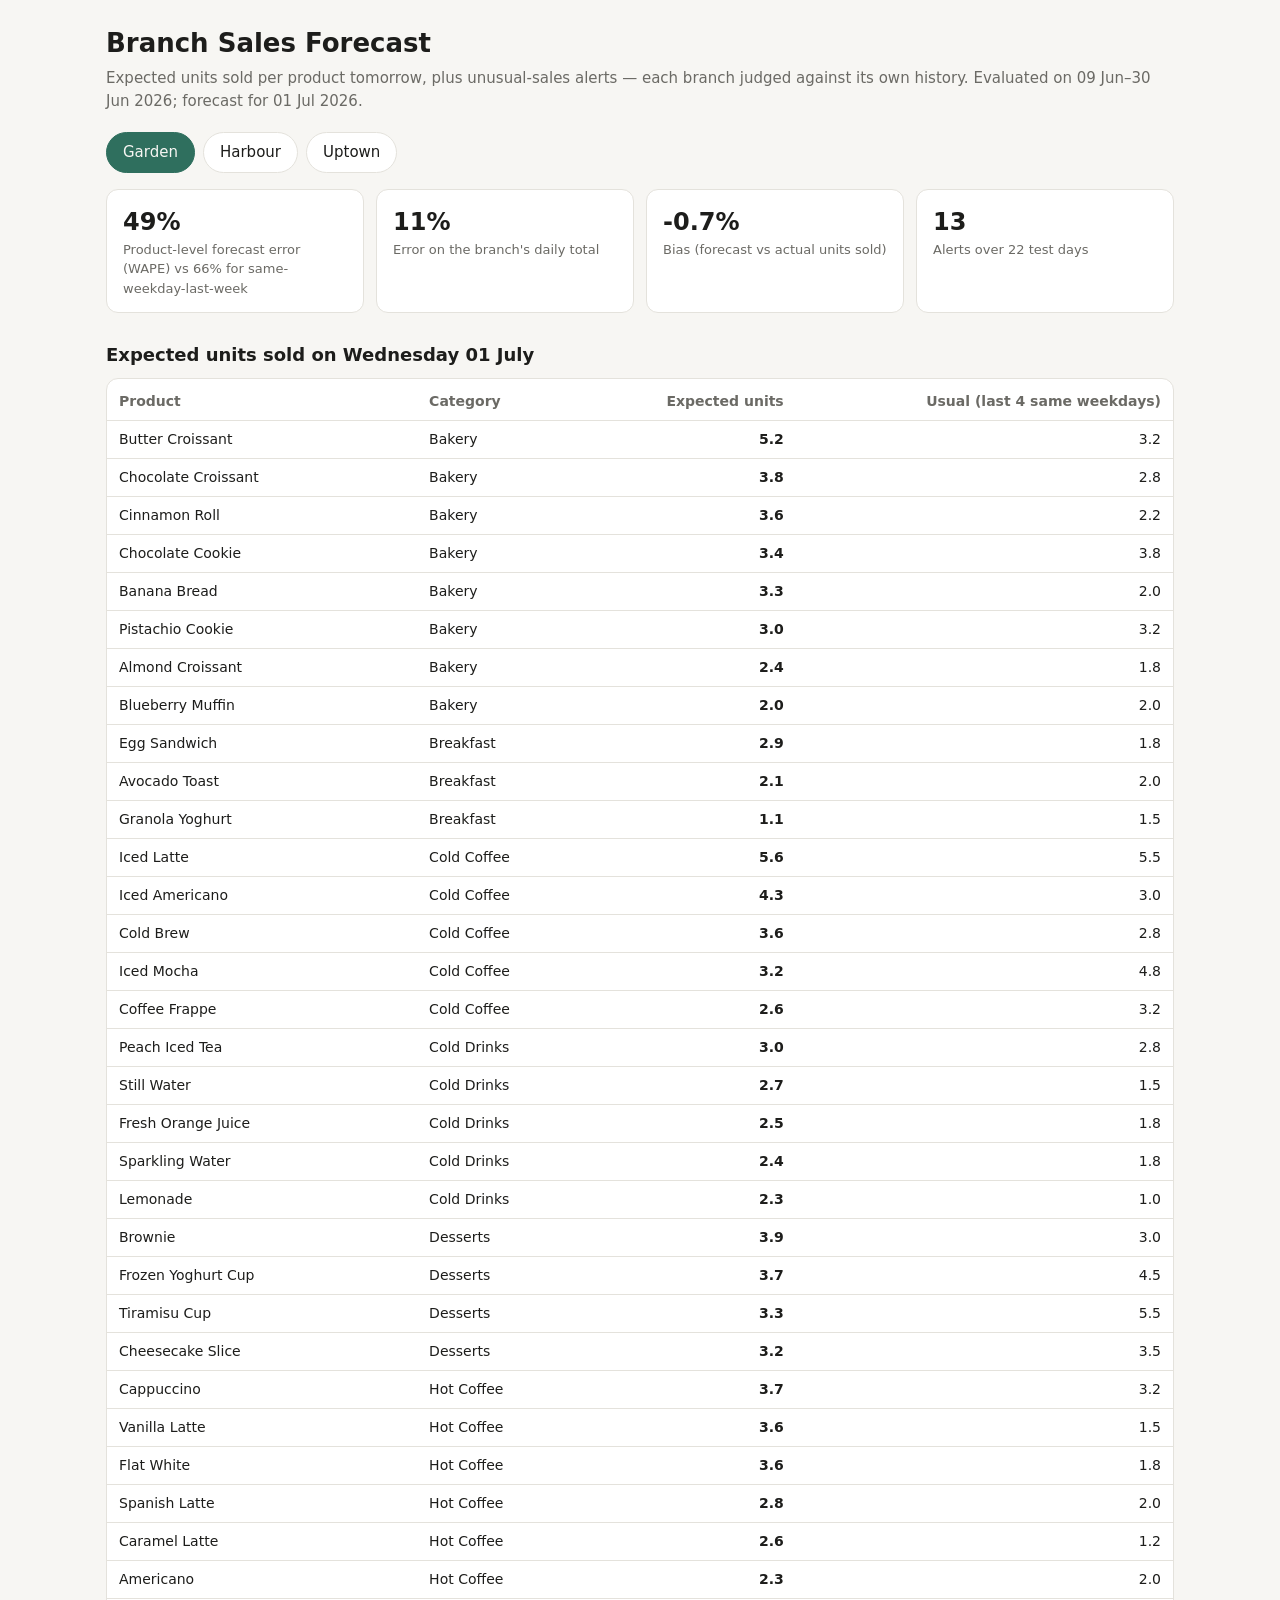
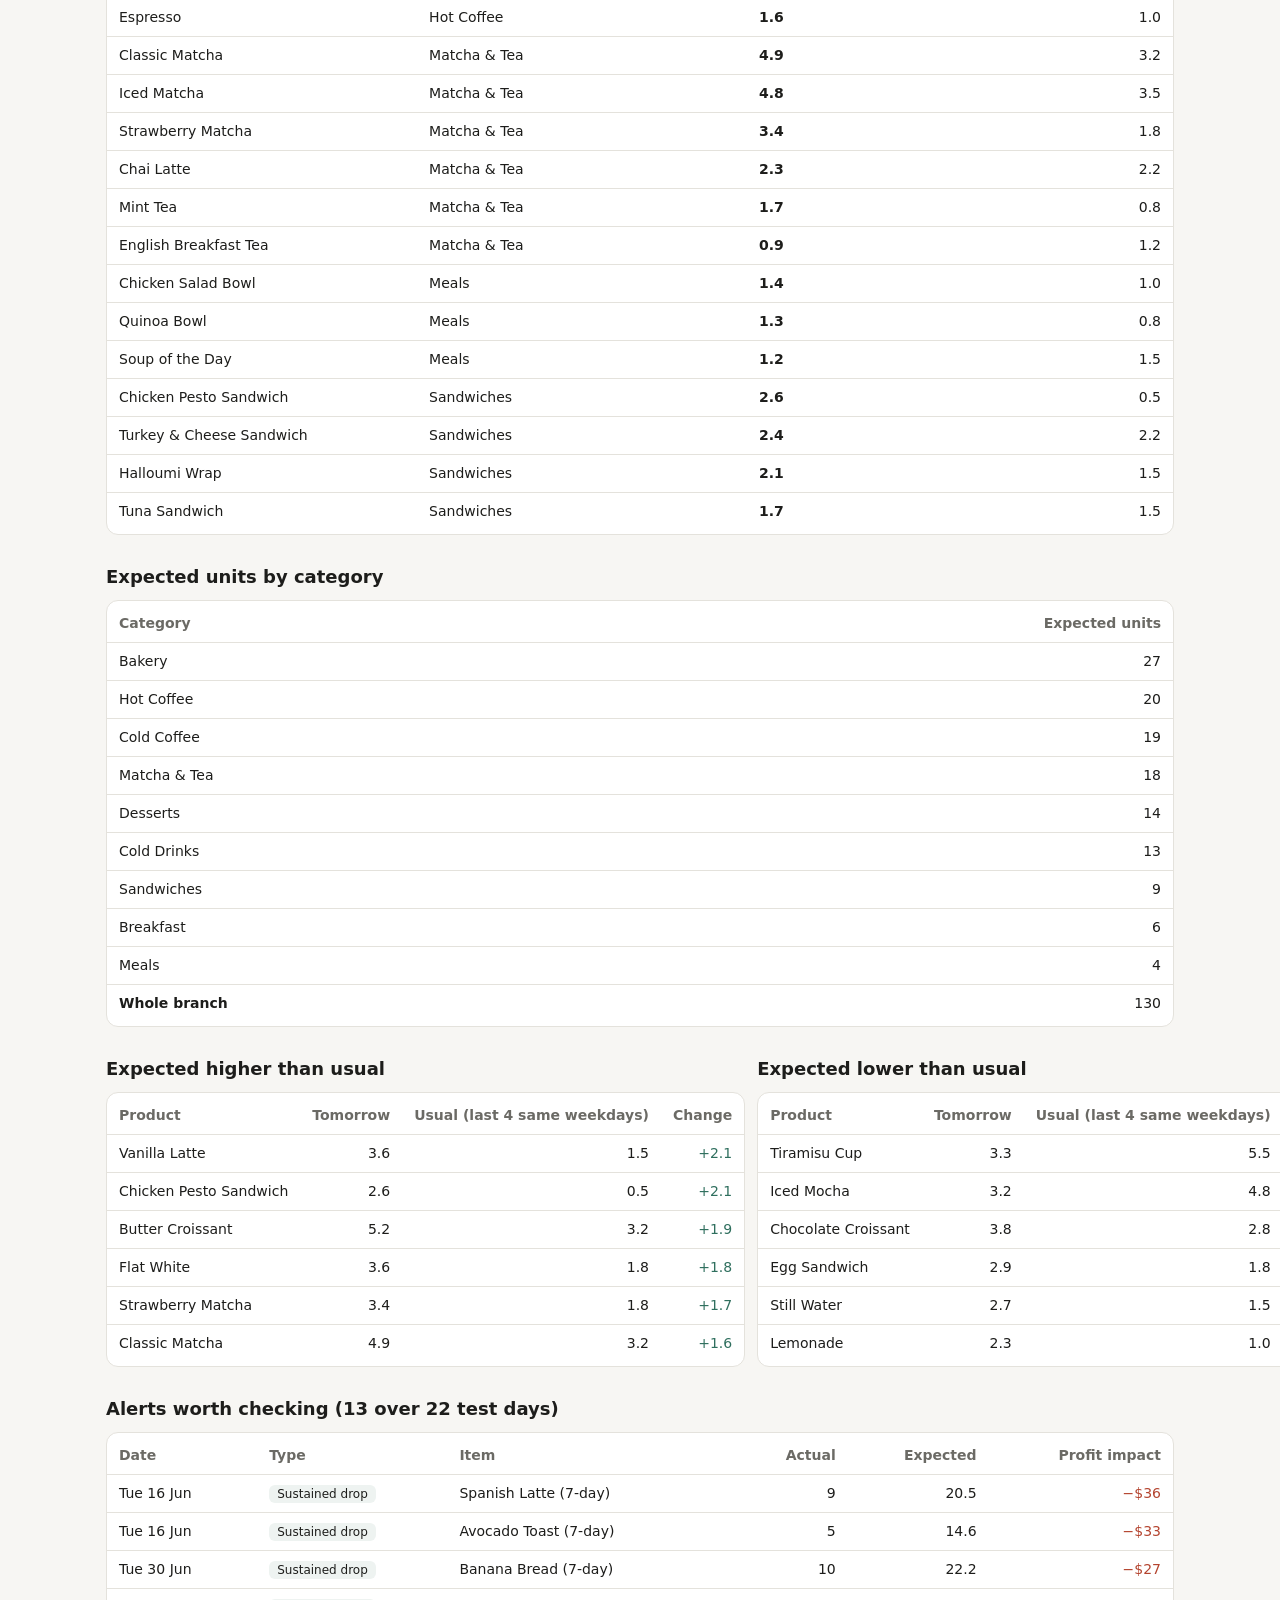
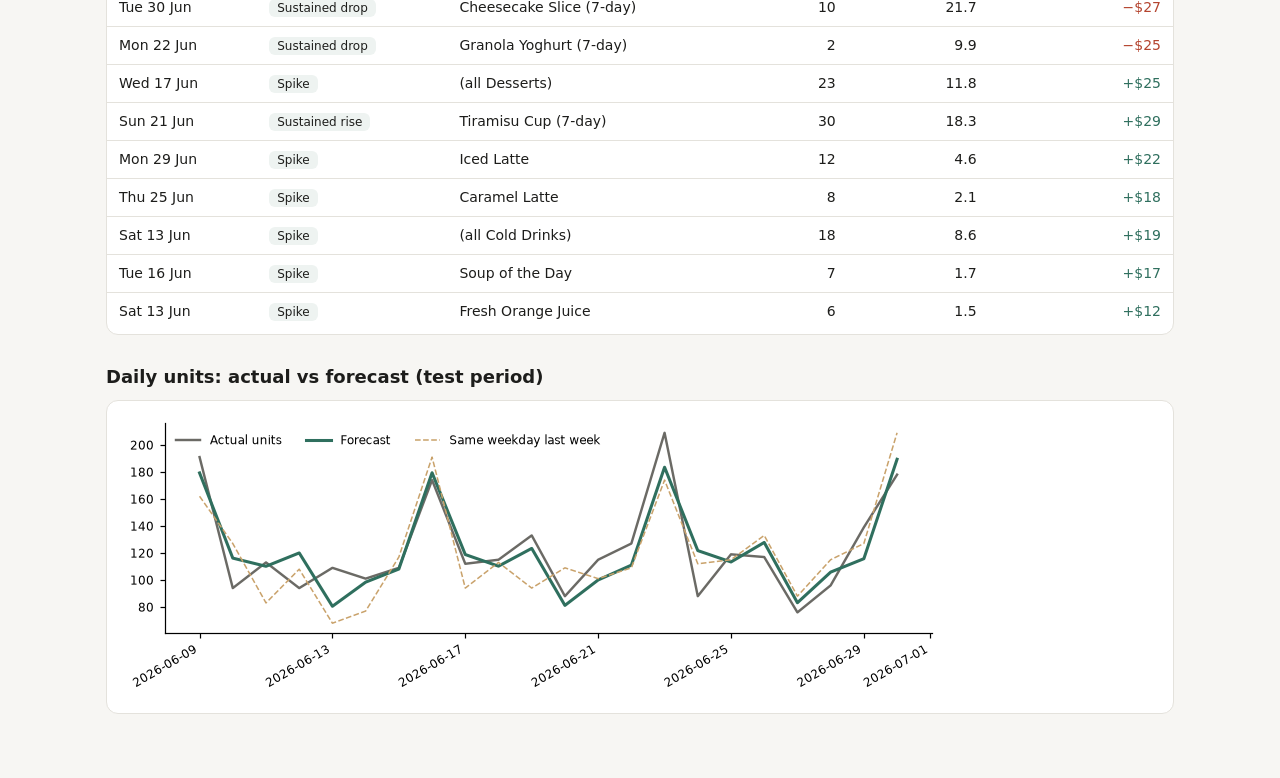
==== commit e2ccc202: "Make the model output expected units sold only Remove prep recommendations, two-batch prep, leftover" ====
--- a/aya/outputs/report.html
+++ b/aya/outputs/report.html
@@ -1,5 +1,5 @@
 <!doctype html><html lang="en"><head><meta charset="utf-8">
-<meta name="viewport" content="width=device-width,initial-scale=1"><title>Branch Demand Planner</title>
+<meta name="viewport" content="width=device-width,initial-scale=1"><title>Branch Sales Forecast</title>
 <style>
 :root{--bg:#f7f6f3;--card:#fff;--ink:#1d1d1b;--muted:#6b6a65;--line:#e4e2dc;--accent:#2f6f5e;
 --up:#2f6f5e;--down:#b4442f;--chip:#eef3f1}
@@ -26,21 +26,17 @@
 @media (max-width:700px){.grid2{grid-template-columns:1fr}}
 img{max-width:100%;display:block}.note{color:var(--muted);font-size:13px;margin-top:8px}
 </style></head><body><main>
-<h1>Branch Demand Planner</h1>
-<p class="sub">Next-day demand, prep quantities and unusual-sales alerts — each branch judged against its own history.
-Evaluated on 09 Jun–30 Jun 2026; prep list for 01 Jul 2026.</p>
+<h1>Branch Sales Forecast</h1>
+<p class="sub">Expected units sold per product tomorrow, plus unusual-sales alerts — each branch judged against its
+own history. Evaluated on 09 Jun–30 Jun 2026; forecast for 01 Jul 2026.</p>
 <div class="tabs" role="tablist"><button role="tab" data-b="Garden" aria-selected="true">Garden</button><button role="tab" data-b="Harbour" aria-selected="false">Harbour</button><button role="tab" data-b="Uptown" aria-selected="false">Uptown</button></div>
 
 <section data-branch="Garden">
-  <div class="kpis"><div class="kpi"><div class="v">49%</div><div class="l">Forecast error (WAPE) vs 66% for same-weekday-last-week</div></div><div class="kpi"><div class="v">89%</div><div class="l">Days inside the P10–P90 forecast range</div></div><div class="kpi"><div class="v">+$1,900</div><div class="l">Simulated profit vs last-week prep over the test weeks</div></div><div class="kpi"><div class="v">−35%</div><div class="l">Fresh-product waste cost vs last-week prep</div></div></div>
-  <h2>Prep list for Wednesday 01 July</h2>
-  <div class="card"><table><thead><tr><th class="">Product</th><th class="">Type</th><th class="n">Expected</th><th class="n">Likely range</th><th class="n">Prepare (one batch)</th><th class="n">Morning batch</th></tr></thead><tbody><tr><td class="">Butter Croissant</td><td class=""><span class="chip">Fresh</span></td><td class="n">5.2</td><td class="n">2–8</td><td class="n"><b>5</b></td><td class="n">4</td></tr><tr><td class="">Brownie</td><td class=""><span class="chip">Fresh</span></td><td class="n">3.9</td><td class="n">1–7</td><td class="n"><b>3</b></td><td class="n">2</td></tr><tr><td class="">Chocolate Croissant</td><td class=""><span class="chip">Fresh</span></td><td class="n">3.8</td><td class="n">1–7</td><td class="n"><b>3</b></td><td class="n">3</td></tr><tr><td class="">Frozen Yoghurt Cup</td><td class=""><span class="chip">Fresh</span></td><td class="n">3.7</td><td class="n">1–6</td><td class="n"><b>3</b></td><td class="n">2</td></tr><tr><td class="">Cinnamon Roll</td><td class=""><span class="chip">Fresh</span></td><td class="n">3.6</td><td class="n">1–6</td><td class="n"><b>3</b></td><td class="n">3</td></tr><tr><td class="">Chocolate Cookie</td><td class=""><span class="chip">Fresh</span></td><td class="n">3.4</td><td class="n">1–6</td><td class="n"><b>4</b></td><td class="n">3</td></tr><tr><td class="">Banana Bread</td><td class=""><span class="chip">Fresh</span></td><td class="n">3.3</td><td class="n">1–6</td><td class="n"><b>3</b></td><td class="n">3</td></tr><tr><td class="">Tiramisu Cup</td><td class=""><span class="chip">Fresh</span></td><td class="n">3.3</td><td class="n">1–6</td><td class="n"><b>3</b></td><td class="n">2</td></tr><tr><td class="">Cheesecake Slice</td><td class=""><span class="chip">Fresh</span></td><td class="n">3.2</td><td class="n">1–6</td><td class="n"><b>2</b></td><td class="n">2</td></tr><tr><td class="">Pistachio Cookie</td><td class=""><span class="chip">Fresh</span></td><td class="n">3.0</td><td class="n">1–5</td><td class="n"><b>3</b></td><td class="n">2</td></tr><tr><td class="">Egg Sandwich</td><td class=""><span class="chip">Fresh</span></td><td class="n">2.9</td><td class="n">1–5</td><td class="n"><b>3</b></td><td class="n">3</td></tr><tr><td class="">Chicken Pesto Sandwich</td><td class=""><span class="chip">Fresh</span></td><td class="n">2.6</td><td class="n">1–5</td><td class="n"><b>2</b></td><td class="n">2</td></tr><tr><td class="">Fresh Orange Juice</td><td class=""><span class="chip">Fresh</span></td><td class="n">2.5</td><td class="n">1–5</td><td class="n"><b>2</b></td><td class="n">2</td></tr><tr><td class="">Turkey & Cheese Sandwich</td><td class=""><span class="chip">Fresh</span></td><td class="n">2.4</td><td class="n">1–5</td><td class="n"><b>1</b></td><td class="n">2</td></tr><tr><td class="">Almond Croissant</td><td class=""><span class="chip">Fresh</span></td><td class="n">2.4</td><td class="n">1–5</td><td class="n"><b>2</b></td><td class="n">2</td></tr><tr><td class="">Avocado Toast</td><td class=""><span class="chip">Fresh</span></td><td class="n">2.1</td><td class="n">0–4</td><td class="n"><b>1</b></td><td class="n">2</td></tr><tr><td class="">Halloumi Wrap</td><td class=""><span class="chip">Fresh</span></td><td class="n">2.1</td><td class="n">0–4</td><td class="n"><b>2</b></td><td class="n">2</td></tr><tr><td class="">Blueberry Muffin</td><td class=""><span class="chip">Fresh</span></td><td class="n">2.0</td><td class="n">0–4</td><td class="n"><b>2</b></td><td class="n">2</td></tr><tr><td class="">Tuna Sandwich</td><td class=""><span class="chip">Fresh</span></td><td class="n">1.7</td><td class="n">0–3</td><td class="n"><b>1</b></td><td class="n">2</td></tr><tr><td class="">Chicken Salad Bowl</td><td class=""><span class="chip">Fresh</span></td><td class="n">1.4</td><td class="n">0–3</td><td class="n"><b>1</b></td><td class="n">1</td></tr><tr><td class="">Quinoa Bowl</td><td class=""><span class="chip">Fresh</span></td><td class="n">1.3</td><td class="n">0–3</td><td class="n"><b>1</b></td><td class="n">1</td></tr><tr><td class="">Soup of the Day</td><td class=""><span class="chip">Fresh</span></td><td class="n">1.2</td><td class="n">0–3</td><td class="n"><b>1</b></td><td class="n">1</td></tr><tr><td class="">Granola Yoghurt</td><td class=""><span class="chip">Fresh</span></td><td class="n">1.1</td><td class="n">0–2</td><td class="n"><b>1</b></td><td class="n">1</td></tr><tr><td class="">Iced Latte</td><td class=""><span class="chip">Made to order</span></td><td class="n">5.6</td><td class="n">3–9</td><td class="n"><b>10</b></td><td class="n">–</td></tr><tr><td class="">Classic Matcha</td><td class=""><span class="chip">Made to order</span></td><td class="n">4.9</td><td class="n">2–8</td><td class="n"><b>8</b></td><td class="n">–</td></tr><tr><td class="">Iced Matcha</td><td class=""><span class="chip">Made to order</span></td><td class="n">4.8</td><td class="n">2–8</td><td class="n"><b>8</b></td><td class="n">–</td></tr><tr><td class="">Iced Americano</td><td class=""><span class="chip">Made to order</span></td><td class="n">4.3</td><td class="n">2–7</td><td class="n"><b>8</b></td><td class="n">–</td></tr><tr><td class="">Cappuccino</td><td class=""><span class="chip">Made to order</span></td><td class="n">3.7</td><td class="n">1–6</td><td class="n"><b>7</b></td><td class="n">–</td></tr><tr><td class="">Cold Brew</td><td class=""><span class="chip">Made to order</span></td><td class="n">3.6</td><td class="n">1–6</td><td class="n"><b>7</b></td><td class="n">–</td></tr><tr><td class="">Vanilla Latte</td><td class=""><span class="chip">Made to order</span></td><td class="n">3.6</td><td class="n">1–6</td><td class="n"><b>7</b></td><td class="n">–</td></tr><tr><td class="">Flat White</td><td class=""><span class="chip">Made to order</span></td><td class="n">3.6</td><td class="n">1–6</td><td class="n"><b>7</b></td><td class="n">–</td></tr><tr><td class="">Strawberry Matcha</td><td class=""><span class="chip">Made to order</span></td><td class="n">3.4</td><td class="n">1–6</td><td class="n"><b>6</b></td><td class="n">–</td></tr><tr><td class="">Iced Mocha</td><td class=""><span class="chip">Made to order</span></td><td class="n">3.2</td><td class="n">1–6</td><td class="n"><b>6</b></td><td class="n">–</td></tr><tr><td class="">Peach Iced Tea</td><td class=""><span class="chip">Made to order</span></td><td class="n">3.0</td><td class="n">1–5</td><td class="n"><b>6</b></td><td class="n">–</td></tr><tr><td class="">Spanish Latte</td><td class=""><span class="chip">Made to order</span></td><td class="n">2.8</td><td class="n">1–5</td><td class="n"><b>5</b></td><td class="n">–</td></tr><tr><td class="">Coffee Frappe</td><td class=""><span class="chip">Made to order</span></td><td class="n">2.6</td><td class="n">1–5</td><td class="n"><b>5</b></td><td class="n">–</td></tr><tr><td class="">Caramel Latte</td><td class=""><span class="chip">Made to order</span></td><td class="n">2.6</td><td class="n">1–5</td><td class="n"><b>5</b></td><td class="n">–</td></tr><tr><td class="">Americano</td><td class=""><span class="chip">Made to order</span></td><td class="n">2.3</td><td class="n">0–4</td><td class="n"><b>5</b></td><td class="n">–</td></tr><tr><td class="">Chai Latte</td><td class=""><span class="chip">Made to order</span></td><td class="n">2.3</td><td class="n">0–4</td><td class="n"><b>5</b></td><td class="n">–</td></tr><tr><td class="">Lemonade</td><td class=""><span class="chip">Made to order</span></td><td class="n">2.3</td><td class="n">0–4</td><td class="n"><b>5</b></td><td class="n">–</td></tr><tr><td class="">Mint Tea</td><td class=""><span class="chip">Made to order</span></td><td class="n">1.7</td><td class="n">0–3</td><td class="n"><b>4</b></td><td class="n">–</td></tr><tr><td class="">Espresso</td><td class=""><span class="chip">Made to order</span></td><td class="n">1.6</td><td class="n">0–3</td><td class="n"><b>4</b></td><td class="n">–</td></tr><tr><td class="">English Breakfast Tea</td><td class=""><span class="chip">Made to order</span></td><td class="n">0.9</td><td class="n">0–2</td><td class="n"><b>3</b></td><td class="n">–</td></tr><tr><td class="">Still Water</td><td class=""><span class="chip">Packaged</span></td><td class="n">2.7</td><td class="n">1–5</td><td class="n"><b>6</b></td><td class="n">–</td></tr><tr><td class="">Sparkling Water</td><td class=""><span class="chip">Packaged</span></td><td class="n">2.4</td><td class="n">1–5</td><td class="n"><b>4</b></td><td class="n">–</td></tr></tbody></table></div>
-  <p class="note">Prepare = the quantity that best balances missed-sale profit against waste for each product
-  type. Made-to-order and packaged figures are ingredient / stock readiness, not finished units.
-  Fresh items can instead be made in two batches: the morning batch at opening, then a top-up at
-  15:00 sized from how the morning sold.</p>
-  <h2>Staffing &amp; ingredients: expected units by category</h2>
-  <div class="card"><table><thead><tr><th class="">Category</th><th class="n">Expected</th><th class="n">Likely range</th></tr></thead><tbody><tr><td class="">Bakery</td><td class="n">27</td><td class="n">20–34</td></tr><tr><td class="">Hot Coffee</td><td class="n">20</td><td class="n">14–26</td></tr><tr><td class="">Cold Coffee</td><td class="n">19</td><td class="n">14–25</td></tr><tr><td class="">Matcha &amp; Tea</td><td class="n">18</td><td class="n">12–24</td></tr><tr><td class="">Desserts</td><td class="n">14</td><td class="n">9–19</td></tr><tr><td class="">Cold Drinks</td><td class="n">13</td><td class="n">8–18</td></tr><tr><td class="">Sandwiches</td><td class="n">9</td><td class="n">5–13</td></tr><tr><td class="">Breakfast</td><td class="n">6</td><td class="n">3–9</td></tr><tr><td class="">Meals</td><td class="n">4</td><td class="n">1–7</td></tr><tr><td class=""><b>Whole branch</b></td><td class="n">130</td><td class="n">115–146</td></tr></tbody></table></div>
+  <div class="kpis"><div class="kpi"><div class="v">49%</div><div class="l">Product-level forecast error (WAPE) vs 66% for same-weekday-last-week</div></div><div class="kpi"><div class="v">11%</div><div class="l">Error on the branch's daily total</div></div><div class="kpi"><div class="v">-0.7%</div><div class="l">Bias (forecast vs actual units sold)</div></div><div class="kpi"><div class="v">13</div><div class="l">Alerts over 22 test days</div></div></div>
+  <h2>Expected units sold on Wednesday 01 July</h2>
+  <div class="card"><table><thead><tr><th class="">Product</th><th class="">Category</th><th class="n">Expected units</th><th class="n">Usual (last 4 same weekdays)</th></tr></thead><tbody><tr><td class="">Butter Croissant</td><td class="">Bakery</td><td class="n"><b>5.2</b></td><td class="n">3.2</td></tr><tr><td class="">Chocolate Croissant</td><td class="">Bakery</td><td class="n"><b>3.8</b></td><td class="n">2.8</td></tr><tr><td class="">Cinnamon Roll</td><td class="">Bakery</td><td class="n"><b>3.6</b></td><td class="n">2.2</td></tr><tr><td class="">Chocolate Cookie</td><td class="">Bakery</td><td class="n"><b>3.4</b></td><td class="n">3.8</td></tr><tr><td class="">Banana Bread</td><td class="">Bakery</td><td class="n"><b>3.3</b></td><td class="n">2.0</td></tr><tr><td class="">Pistachio Cookie</td><td class="">Bakery</td><td class="n"><b>3.0</b></td><td class="n">3.2</td></tr><tr><td class="">Almond Croissant</td><td class="">Bakery</td><td class="n"><b>2.4</b></td><td class="n">1.8</td></tr><tr><td class="">Blueberry Muffin</td><td class="">Bakery</td><td class="n"><b>2.0</b></td><td class="n">2.0</td></tr><tr><td class="">Egg Sandwich</td><td class="">Breakfast</td><td class="n"><b>2.9</b></td><td class="n">1.8</td></tr><tr><td class="">Avocado Toast</td><td class="">Breakfast</td><td class="n"><b>2.1</b></td><td class="n">2.0</td></tr><tr><td class="">Granola Yoghurt</td><td class="">Breakfast</td><td class="n"><b>1.1</b></td><td class="n">1.5</td></tr><tr><td class="">Iced Latte</td><td class="">Cold Coffee</td><td class="n"><b>5.6</b></td><td class="n">5.5</td></tr><tr><td class="">Iced Americano</td><td class="">Cold Coffee</td><td class="n"><b>4.3</b></td><td class="n">3.0</td></tr><tr><td class="">Cold Brew</td><td class="">Cold Coffee</td><td class="n"><b>3.6</b></td><td class="n">2.8</td></tr><tr><td class="">Iced Mocha</td><td class="">Cold Coffee</td><td class="n"><b>3.2</b></td><td class="n">4.8</td></tr><tr><td class="">Coffee Frappe</td><td class="">Cold Coffee</td><td class="n"><b>2.6</b></td><td class="n">3.2</td></tr><tr><td class="">Peach Iced Tea</td><td class="">Cold Drinks</td><td class="n"><b>3.0</b></td><td class="n">2.8</td></tr><tr><td class="">Still Water</td><td class="">Cold Drinks</td><td class="n"><b>2.7</b></td><td class="n">1.5</td></tr><tr><td class="">Fresh Orange Juice</td><td class="">Cold Drinks</td><td class="n"><b>2.5</b></td><td class="n">1.8</td></tr><tr><td class="">Sparkling Water</td><td class="">Cold Drinks</td><td class="n"><b>2.4</b></td><td class="n">1.8</td></tr><tr><td class="">Lemonade</td><td class="">Cold Drinks</td><td class="n"><b>2.3</b></td><td class="n">1.0</td></tr><tr><td class="">Brownie</td><td class="">Desserts</td><td class="n"><b>3.9</b></td><td class="n">3.0</td></tr><tr><td class="">Frozen Yoghurt Cup</td><td class="">Desserts</td><td class="n"><b>3.7</b></td><td class="n">4.5</td></tr><tr><td class="">Tiramisu Cup</td><td class="">Desserts</td><td class="n"><b>3.3</b></td><td class="n">5.5</td></tr><tr><td class="">Cheesecake Slice</td><td class="">Desserts</td><td class="n"><b>3.2</b></td><td class="n">3.5</td></tr><tr><td class="">Cappuccino</td><td class="">Hot Coffee</td><td class="n"><b>3.7</b></td><td class="n">3.2</td></tr><tr><td class="">Vanilla Latte</td><td class="">Hot Coffee</td><td class="n"><b>3.6</b></td><td class="n">1.5</td></tr><tr><td class="">Flat White</td><td class="">Hot Coffee</td><td class="n"><b>3.6</b></td><td class="n">1.8</td></tr><tr><td class="">Spanish Latte</td><td class="">Hot Coffee</td><td class="n"><b>2.8</b></td><td class="n">2.0</td></tr><tr><td class="">Caramel Latte</td><td class="">Hot Coffee</td><td class="n"><b>2.6</b></td><td class="n">1.2</td></tr><tr><td class="">Americano</td><td class="">Hot Coffee</td><td class="n"><b>2.3</b></td><td class="n">2.0</td></tr><tr><td class="">Espresso</td><td class="">Hot Coffee</td><td class="n"><b>1.6</b></td><td class="n">1.0</td></tr><tr><td class="">Classic Matcha</td><td class="">Matcha & Tea</td><td class="n"><b>4.9</b></td><td class="n">3.2</td></tr><tr><td class="">Iced Matcha</td><td class="">Matcha & Tea</td><td class="n"><b>4.8</b></td><td class="n">3.5</td></tr><tr><td class="">Strawberry Matcha</td><td class="">Matcha & Tea</td><td class="n"><b>3.4</b></td><td class="n">1.8</td></tr><tr><td class="">Chai Latte</td><td class="">Matcha & Tea</td><td class="n"><b>2.3</b></td><td class="n">2.2</td></tr><tr><td class="">Mint Tea</td><td class="">Matcha & Tea</td><td class="n"><b>1.7</b></td><td class="n">0.8</td></tr><tr><td class="">English Breakfast Tea</td><td class="">Matcha & Tea</td><td class="n"><b>0.9</b></td><td class="n">1.2</td></tr><tr><td class="">Chicken Salad Bowl</td><td class="">Meals</td><td class="n"><b>1.4</b></td><td class="n">1.0</td></tr><tr><td class="">Quinoa Bowl</td><td class="">Meals</td><td class="n"><b>1.3</b></td><td class="n">0.8</td></tr><tr><td class="">Soup of the Day</td><td class="">Meals</td><td class="n"><b>1.2</b></td><td class="n">1.5</td></tr><tr><td class="">Chicken Pesto Sandwich</td><td class="">Sandwiches</td><td class="n"><b>2.6</b></td><td class="n">0.5</td></tr><tr><td class="">Turkey & Cheese Sandwich</td><td class="">Sandwiches</td><td class="n"><b>2.4</b></td><td class="n">2.2</td></tr><tr><td class="">Halloumi Wrap</td><td class="">Sandwiches</td><td class="n"><b>2.1</b></td><td class="n">1.5</td></tr><tr><td class="">Tuna Sandwich</td><td class="">Sandwiches</td><td class="n"><b>1.7</b></td><td class="n">1.5</td></tr></tbody></table></div>
+  <h2>Expected units by category</h2>
+  <div class="card"><table><thead><tr><th class="">Category</th><th class="n">Expected units</th></tr></thead><tbody><tr><td class="">Bakery</td><td class="n">27</td></tr><tr><td class="">Hot Coffee</td><td class="n">20</td></tr><tr><td class="">Cold Coffee</td><td class="n">19</td></tr><tr><td class="">Matcha &amp; Tea</td><td class="n">18</td></tr><tr><td class="">Desserts</td><td class="n">14</td></tr><tr><td class="">Cold Drinks</td><td class="n">13</td></tr><tr><td class="">Sandwiches</td><td class="n">9</td></tr><tr><td class="">Breakfast</td><td class="n">6</td></tr><tr><td class="">Meals</td><td class="n">4</td></tr><tr><td class=""><b>Whole branch</b></td><td class="n">130</td></tr></tbody></table></div>
   <div class="grid2">
     <div><h2>Expected higher than usual</h2><div class="card"><table><thead><tr><th class="">Product</th><th class="n">Tomorrow</th><th class="n">Usual (last 4 same weekdays)</th><th class="n">Change</th></tr></thead><tbody><tr><td class="">Vanilla Latte</td><td class="n">3.6</td><td class="n">1.5</td><td class="n"><span class="up">+2.1</span></td></tr><tr><td class="">Chicken Pesto Sandwich</td><td class="n">2.6</td><td class="n">0.5</td><td class="n"><span class="up">+2.1</span></td></tr><tr><td class="">Butter Croissant</td><td class="n">5.2</td><td class="n">3.2</td><td class="n"><span class="up">+1.9</span></td></tr><tr><td class="">Flat White</td><td class="n">3.6</td><td class="n">1.8</td><td class="n"><span class="up">+1.8</span></td></tr><tr><td class="">Strawberry Matcha</td><td class="n">3.4</td><td class="n">1.8</td><td class="n"><span class="up">+1.7</span></td></tr><tr><td class="">Classic Matcha</td><td class="n">4.9</td><td class="n">3.2</td><td class="n"><span class="up">+1.6</span></td></tr></tbody></table></div></div>
     <div><h2>Expected lower than usual</h2><div class="card"><table><thead><tr><th class="">Product</th><th class="n">Tomorrow</th><th class="n">Usual (last 4 same weekdays)</th><th class="n">Change</th></tr></thead><tbody><tr><td class="">Tiramisu Cup</td><td class="n">3.3</td><td class="n">5.5</td><td class="n"><span class="down">-2.2</span></td></tr><tr><td class="">Iced Mocha</td><td class="n">3.2</td><td class="n">4.8</td><td class="n"><span class="down">-1.6</span></td></tr><tr><td class="">Chocolate Croissant</td><td class="n">3.8</td><td class="n">2.8</td><td class="n"><span class="down">+1.1</span></td></tr><tr><td class="">Egg Sandwich</td><td class="n">2.9</td><td class="n">1.8</td><td class="n"><span class="down">+1.2</span></td></tr><tr><td class="">Still Water</td><td class="n">2.7</td><td class="n">1.5</td><td class="n"><span class="down">+1.2</span></td></tr><tr><td class="">Lemonade</td><td class="n">2.3</td><td class="n">1.0</td><td class="n"><span class="down">+1.3</span></td></tr></tbody></table></div></div>
@@ -51,15 +47,11 @@
   <div class="card" style="padding:12px"><img alt="Daily units actual vs forecast for Garden" src="[data-uri]"></div>
 </section>
 <section data-branch="Harbour">
-  <div class="kpis"><div class="kpi"><div class="v">41%</div><div class="l">Forecast error (WAPE) vs 57% for same-weekday-last-week</div></div><div class="kpi"><div class="v">89%</div><div class="l">Days inside the P10–P90 forecast range</div></div><div class="kpi"><div class="v">+$3,162</div><div class="l">Simulated profit vs last-week prep over the test weeks</div></div><div class="kpi"><div class="v">−26%</div><div class="l">Fresh-product waste cost vs last-week prep</div></div></div>
-  <h2>Prep list for Wednesday 01 July</h2>
-  <div class="card"><table><thead><tr><th class="">Product</th><th class="">Type</th><th class="n">Expected</th><th class="n">Likely range</th><th class="n">Prepare (one batch)</th><th class="n">Morning batch</th></tr></thead><tbody><tr><td class="">Butter Croissant</td><td class=""><span class="chip">Fresh</span></td><td class="n">8.8</td><td class="n">4–14</td><td class="n"><b>10</b></td><td class="n">6</td></tr><tr><td class="">Cinnamon Roll</td><td class=""><span class="chip">Fresh</span></td><td class="n">6.1</td><td class="n">3–10</td><td class="n"><b>6</b></td><td class="n">4</td></tr><tr><td class="">Chocolate Croissant</td><td class=""><span class="chip">Fresh</span></td><td class="n">5.8</td><td class="n">2–10</td><td class="n"><b>7</b></td><td class="n">4</td></tr><tr><td class="">Chocolate Cookie</td><td class=""><span class="chip">Fresh</span></td><td class="n">5.6</td><td class="n">2–9</td><td class="n"><b>7</b></td><td class="n">4</td></tr><tr><td class="">Almond Croissant</td><td class=""><span class="chip">Fresh</span></td><td class="n">5.6</td><td class="n">2–9</td><td class="n"><b>6</b></td><td class="n">4</td></tr><tr><td class="">Brownie</td><td class=""><span class="chip">Fresh</span></td><td class="n">4.6</td><td class="n">2–8</td><td class="n"><b>5</b></td><td class="n">2</td></tr><tr><td class="">Banana Bread</td><td class=""><span class="chip">Fresh</span></td><td class="n">4.4</td><td class="n">2–8</td><td class="n"><b>5</b></td><td class="n">3</td></tr><tr><td class="">Pistachio Cookie</td><td class=""><span class="chip">Fresh</span></td><td class="n">4.4</td><td class="n">2–8</td><td class="n"><b>5</b></td><td class="n">3</td></tr><tr><td class="">Fresh Orange Juice</td><td class=""><span class="chip">Fresh</span></td><td class="n">4.4</td><td class="n">2–7</td><td class="n"><b>5</b></td><td class="n">3</td></tr><tr><td class="">Cheesecake Slice</td><td class=""><span class="chip">Fresh</span></td><td class="n">3.9</td><td class="n">1–7</td><td class="n"><b>4</b></td><td class="n">2</td></tr><tr><td class="">Frozen Yoghurt Cup</td><td class=""><span class="chip">Fresh</span></td><td class="n">3.6</td><td class="n">1–6</td><td class="n"><b>4</b></td><td class="n">2</td></tr><tr><td class="">Tiramisu Cup</td><td class=""><span class="chip">Fresh</span></td><td class="n">3.6</td><td class="n">1–6</td><td class="n"><b>4</b></td><td class="n">2</td></tr><tr><td class="">Chicken Pesto Sandwich</td><td class=""><span class="chip">Fresh</span></td><td class="n">3.6</td><td class="n">1–6</td><td class="n"><b>4</b></td><td class="n">2</td></tr><tr><td class="">Turkey & Cheese Sandwich</td><td class=""><span class="chip">Fresh</span></td><td class="n">3.5</td><td class="n">1–6</td><td class="n"><b>3</b></td><td class="n">3</td></tr><tr><td class="">Blueberry Muffin</td><td class=""><span class="chip">Fresh</span></td><td class="n">3.4</td><td class="n">1–6</td><td class="n"><b>4</b></td><td class="n">3</td></tr><tr><td class="">Avocado Toast</td><td class=""><span class="chip">Fresh</span></td><td class="n">3.2</td><td class="n">1–6</td><td class="n"><b>3</b></td><td class="n">3</td></tr><tr><td class="">Egg Sandwich</td><td class=""><span class="chip">Fresh</span></td><td class="n">3.2</td><td class="n">1–6</td><td class="n"><b>4</b></td><td class="n">3</td></tr><tr><td class="">Tuna Sandwich</td><td class=""><span class="chip">Fresh</span></td><td class="n">2.8</td><td class="n">1–5</td><td class="n"><b>3</b></td><td class="n">2</td></tr><tr><td class="">Halloumi Wrap</td><td class=""><span class="chip">Fresh</span></td><td class="n">2.3</td><td class="n">0–4</td><td class="n"><b>3</b></td><td class="n">2</td></tr><tr><td class="">Chicken Salad Bowl</td><td class=""><span class="chip">Fresh</span></td><td class="n">2.1</td><td class="n">0–4</td><td class="n"><b>2</b></td><td class="n">2</td></tr><tr><td class="">Quinoa Bowl</td><td class=""><span class="chip">Fresh</span></td><td class="n">1.8</td><td class="n">0–4</td><td class="n"><b>2</b></td><td class="n">1</td></tr><tr><td class="">Granola Yoghurt</td><td class=""><span class="chip">Fresh</span></td><td class="n">1.7</td><td class="n">0–4</td><td class="n"><b>2</b></td><td class="n">2</td></tr><tr><td class="">Soup of the Day</td><td class=""><span class="chip">Fresh</span></td><td class="n">1.5</td><td class="n">0–3</td><td class="n"><b>2</b></td><td class="n">1</td></tr><tr><td class="">Iced Latte</td><td class=""><span class="chip">Made to order</span></td><td class="n">9.5</td><td class="n">5–15</td><td class="n"><b>17</b></td><td class="n">–</td></tr><tr><td class="">Iced Matcha</td><td class=""><span class="chip">Made to order</span></td><td class="n">7.1</td><td class="n">3–11</td><td class="n"><b>13</b></td><td class="n">–</td></tr><tr><td class="">Iced Americano</td><td class=""><span class="chip">Made to order</span></td><td class="n">6.5</td><td class="n">3–10</td><td class="n"><b>13</b></td><td class="n">–</td></tr><tr><td class="">Cold Brew</td><td class=""><span class="chip">Made to order</span></td><td class="n">5.6</td><td class="n">2–9</td><td class="n"><b>12</b></td><td class="n">–</td></tr><tr><td class="">Strawberry Matcha</td><td class=""><span class="chip">Made to order</span></td><td class="n">5.5</td><td class="n">2–9</td><td class="n"><b>10</b></td><td class="n">–</td></tr><tr><td class="">Cappuccino</td><td class=""><span class="chip">Made to order</span></td><td class="n">5.5</td><td class="n">2–9</td><td class="n"><b>11</b></td><td class="n">–</td></tr><tr><td class="">Classic Matcha</td><td class=""><span class="chip">Made to order</span></td><td class="n">5.2</td><td class="n">2–9</td><td class="n"><b>10</b></td><td class="n">–</td></tr><tr><td class="">Vanilla Latte</td><td class=""><span class="chip">Made to order</span></td><td class="n">4.8</td><td class="n">2–8</td><td class="n"><b>10</b></td><td class="n">–</td></tr><tr><td class="">Flat White</td><td class=""><span class="chip">Made to order</span></td><td class="n">4.7</td><td class="n">2–8</td><td class="n"><b>10</b></td><td class="n">–</td></tr><tr><td class="">Caramel Latte</td><td class=""><span class="chip">Made to order</span></td><td class="n">4.5</td><td class="n">2–8</td><td class="n"><b>9</b></td><td class="n">–</td></tr><tr><td class="">Iced Mocha</td><td class=""><span class="chip">Made to order</span></td><td class="n">4.3</td><td class="n">2–7</td><td class="n"><b>8</b></td><td class="n">–</td></tr><tr><td class="">Spanish Latte</td><td class=""><span class="chip">Made to order</span></td><td class="n">4.1</td><td class="n">1–7</td><td class="n"><b>8</b></td><td class="n">–</td></tr><tr><td class="">Americano</td><td class=""><span class="chip">Made to order</span></td><td class="n">4.0</td><td class="n">1–7</td><td class="n"><b>9</b></td><td class="n">–</td></tr><tr><td class="">Coffee Frappe</td><td class=""><span class="chip">Made to order</span></td><td class="n">3.7</td><td class="n">1–6</td><td class="n"><b>7</b></td><td class="n">–</td></tr><tr><td class="">Peach Iced Tea</td><td class=""><span class="chip">Made to order</span></td><td class="n">3.5</td><td class="n">1–6</td><td class="n"><b>8</b></td><td class="n">–</td></tr><tr><td class="">Lemonade</td><td class=""><span class="chip">Made to order</span></td><td class="n">3.4</td><td class="n">1–6</td><td class="n"><b>8</b></td><td class="n">–</td></tr><tr><td class="">Chai Latte</td><td class=""><span class="chip">Made to order</span></td><td class="n">3.2</td><td class="n">1–6</td><td class="n"><b>7</b></td><td class="n">–</td></tr><tr><td class="">Espresso</td><td class=""><span class="chip">Made to order</span></td><td class="n">2.7</td><td class="n">1–5</td><td class="n"><b>6</b></td><td class="n">–</td></tr><tr><td class="">Mint Tea</td><td class=""><span class="chip">Made to order</span></td><td class="n">2.1</td><td class="n">0–4</td><td class="n"><b>6</b></td><td class="n">–</td></tr><tr><td class="">English Breakfast Tea</td><td class=""><span class="chip">Made to order</span></td><td class="n">1.8</td><td class="n">0–4</td><td class="n"><b>5</b></td><td class="n">–</td></tr><tr><td class="">Still Water</td><td class=""><span class="chip">Packaged</span></td><td class="n">4.4</td><td class="n">2–7</td><td class="n"><b>10</b></td><td class="n">–</td></tr><tr><td class="">Sparkling Water</td><td class=""><span class="chip">Packaged</span></td><td class="n">3.3</td><td class="n">1–6</td><td class="n"><b>7</b></td><td class="n">–</td></tr></tbody></table></div>
-  <p class="note">Prepare = the quantity that best balances missed-sale profit against waste for each product
-  type. Made-to-order and packaged figures are ingredient / stock readiness, not finished units.
-  Fresh items can instead be made in two batches: the morning batch at opening, then a top-up at
-  15:00 sized from how the morning sold.</p>
-  <h2>Staffing &amp; ingredients: expected units by category</h2>
-  <div class="card"><table><thead><tr><th class="">Category</th><th class="n">Expected</th><th class="n">Likely range</th></tr></thead><tbody><tr><td class="">Bakery</td><td class="n">44</td><td class="n">35–54</td></tr><tr><td class="">Hot Coffee</td><td class="n">30</td><td class="n">23–38</td></tr><tr><td class="">Cold Coffee</td><td class="n">30</td><td class="n">22–38</td></tr><tr><td class="">Matcha &amp; Tea</td><td class="n">25</td><td class="n">18–32</td></tr><tr><td class="">Cold Drinks</td><td class="n">19</td><td class="n">13–25</td></tr><tr><td class="">Desserts</td><td class="n">16</td><td class="n">10–21</td></tr><tr><td class="">Sandwiches</td><td class="n">12</td><td class="n">7–17</td></tr><tr><td class="">Breakfast</td><td class="n">8</td><td class="n">4–12</td></tr><tr><td class="">Meals</td><td class="n">5</td><td class="n">2–9</td></tr><tr><td class=""><b>Whole branch</b></td><td class="n">189</td><td class="n">170–210</td></tr></tbody></table></div>
+  <div class="kpis"><div class="kpi"><div class="v">41%</div><div class="l">Product-level forecast error (WAPE) vs 57% for same-weekday-last-week</div></div><div class="kpi"><div class="v">7%</div><div class="l">Error on the branch's daily total</div></div><div class="kpi"><div class="v">+0.1%</div><div class="l">Bias (forecast vs actual units sold)</div></div><div class="kpi"><div class="v">25</div><div class="l">Alerts over 22 test days</div></div></div>
+  <h2>Expected units sold on Wednesday 01 July</h2>
+  <div class="card"><table><thead><tr><th class="">Product</th><th class="">Category</th><th class="n">Expected units</th><th class="n">Usual (last 4 same weekdays)</th></tr></thead><tbody><tr><td class="">Butter Croissant</td><td class="">Bakery</td><td class="n"><b>8.8</b></td><td class="n">7.5</td></tr><tr><td class="">Cinnamon Roll</td><td class="">Bakery</td><td class="n"><b>6.1</b></td><td class="n">6.5</td></tr><tr><td class="">Chocolate Croissant</td><td class="">Bakery</td><td class="n"><b>5.8</b></td><td class="n">6.2</td></tr><tr><td class="">Chocolate Cookie</td><td class="">Bakery</td><td class="n"><b>5.6</b></td><td class="n">6.0</td></tr><tr><td class="">Almond Croissant</td><td class="">Bakery</td><td class="n"><b>5.6</b></td><td class="n">6.2</td></tr><tr><td class="">Banana Bread</td><td class="">Bakery</td><td class="n"><b>4.4</b></td><td class="n">3.5</td></tr><tr><td class="">Pistachio Cookie</td><td class="">Bakery</td><td class="n"><b>4.4</b></td><td class="n">2.2</td></tr><tr><td class="">Blueberry Muffin</td><td class="">Bakery</td><td class="n"><b>3.4</b></td><td class="n">3.5</td></tr><tr><td class="">Avocado Toast</td><td class="">Breakfast</td><td class="n"><b>3.2</b></td><td class="n">3.5</td></tr><tr><td class="">Egg Sandwich</td><td class="">Breakfast</td><td class="n"><b>3.2</b></td><td class="n">3.8</td></tr><tr><td class="">Granola Yoghurt</td><td class="">Breakfast</td><td class="n"><b>1.7</b></td><td class="n">2.2</td></tr><tr><td class="">Iced Latte</td><td class="">Cold Coffee</td><td class="n"><b>9.5</b></td><td class="n">9.8</td></tr><tr><td class="">Iced Americano</td><td class="">Cold Coffee</td><td class="n"><b>6.5</b></td><td class="n">7.0</td></tr><tr><td class="">Cold Brew</td><td class="">Cold Coffee</td><td class="n"><b>5.6</b></td><td class="n">6.8</td></tr><tr><td class="">Iced Mocha</td><td class="">Cold Coffee</td><td class="n"><b>4.3</b></td><td class="n">3.2</td></tr><tr><td class="">Coffee Frappe</td><td class="">Cold Coffee</td><td class="n"><b>3.7</b></td><td class="n">4.2</td></tr><tr><td class="">Still Water</td><td class="">Cold Drinks</td><td class="n"><b>4.4</b></td><td class="n">4.5</td></tr><tr><td class="">Fresh Orange Juice</td><td class="">Cold Drinks</td><td class="n"><b>4.4</b></td><td class="n">5.5</td></tr><tr><td class="">Peach Iced Tea</td><td class="">Cold Drinks</td><td class="n"><b>3.5</b></td><td class="n">4.2</td></tr><tr><td class="">Lemonade</td><td class="">Cold Drinks</td><td class="n"><b>3.4</b></td><td class="n">3.0</td></tr><tr><td class="">Sparkling Water</td><td class="">Cold Drinks</td><td class="n"><b>3.3</b></td><td class="n">4.5</td></tr><tr><td class="">Brownie</td><td class="">Desserts</td><td class="n"><b>4.6</b></td><td class="n">4.8</td></tr><tr><td class="">Cheesecake Slice</td><td class="">Desserts</td><td class="n"><b>3.9</b></td><td class="n">2.2</td></tr><tr><td class="">Frozen Yoghurt Cup</td><td class="">Desserts</td><td class="n"><b>3.6</b></td><td class="n">4.8</td></tr><tr><td class="">Tiramisu Cup</td><td class="">Desserts</td><td class="n"><b>3.6</b></td><td class="n">2.8</td></tr><tr><td class="">Cappuccino</td><td class="">Hot Coffee</td><td class="n"><b>5.5</b></td><td class="n">2.8</td></tr><tr><td class="">Vanilla Latte</td><td class="">Hot Coffee</td><td class="n"><b>4.8</b></td><td class="n">3.8</td></tr><tr><td class="">Flat White</td><td class="">Hot Coffee</td><td class="n"><b>4.7</b></td><td class="n">3.8</td></tr><tr><td class="">Caramel Latte</td><td class="">Hot Coffee</td><td class="n"><b>4.5</b></td><td class="n">4.0</td></tr><tr><td class="">Spanish Latte</td><td class="">Hot Coffee</td><td class="n"><b>4.1</b></td><td class="n">3.2</td></tr><tr><td class="">Americano</td><td class="">Hot Coffee</td><td class="n"><b>4.0</b></td><td class="n">3.2</td></tr><tr><td class="">Espresso</td><td class="">Hot Coffee</td><td class="n"><b>2.7</b></td><td class="n">4.0</td></tr><tr><td class="">Iced Matcha</td><td class="">Matcha & Tea</td><td class="n"><b>7.1</b></td><td class="n">7.2</td></tr><tr><td class="">Strawberry Matcha</td><td class="">Matcha & Tea</td><td class="n"><b>5.5</b></td><td class="n">5.5</td></tr><tr><td class="">Classic Matcha</td><td class="">Matcha & Tea</td><td class="n"><b>5.2</b></td><td class="n">5.0</td></tr><tr><td class="">Chai Latte</td><td class="">Matcha & Tea</td><td class="n"><b>3.2</b></td><td class="n">3.0</td></tr><tr><td class="">Mint Tea</td><td class="">Matcha & Tea</td><td class="n"><b>2.1</b></td><td class="n">1.8</td></tr><tr><td class="">English Breakfast Tea</td><td class="">Matcha & Tea</td><td class="n"><b>1.8</b></td><td class="n">2.0</td></tr><tr><td class="">Chicken Salad Bowl</td><td class="">Meals</td><td class="n"><b>2.1</b></td><td class="n">1.8</td></tr><tr><td class="">Quinoa Bowl</td><td class="">Meals</td><td class="n"><b>1.8</b></td><td class="n">1.2</td></tr><tr><td class="">Soup of the Day</td><td class="">Meals</td><td class="n"><b>1.5</b></td><td class="n">1.5</td></tr><tr><td class="">Chicken Pesto Sandwich</td><td class="">Sandwiches</td><td class="n"><b>3.6</b></td><td class="n">4.0</td></tr><tr><td class="">Turkey & Cheese Sandwich</td><td class="">Sandwiches</td><td class="n"><b>3.5</b></td><td class="n">2.2</td></tr><tr><td class="">Tuna Sandwich</td><td class="">Sandwiches</td><td class="n"><b>2.8</b></td><td class="n">3.2</td></tr><tr><td class="">Halloumi Wrap</td><td class="">Sandwiches</td><td class="n"><b>2.3</b></td><td class="n">2.8</td></tr></tbody></table></div>
+  <h2>Expected units by category</h2>
+  <div class="card"><table><thead><tr><th class="">Category</th><th class="n">Expected units</th></tr></thead><tbody><tr><td class="">Bakery</td><td class="n">44</td></tr><tr><td class="">Hot Coffee</td><td class="n">30</td></tr><tr><td class="">Cold Coffee</td><td class="n">30</td></tr><tr><td class="">Matcha &amp; Tea</td><td class="n">25</td></tr><tr><td class="">Cold Drinks</td><td class="n">19</td></tr><tr><td class="">Desserts</td><td class="n">16</td></tr><tr><td class="">Sandwiches</td><td class="n">12</td></tr><tr><td class="">Breakfast</td><td class="n">8</td></tr><tr><td class="">Meals</td><td class="n">5</td></tr><tr><td class=""><b>Whole branch</b></td><td class="n">189</td></tr></tbody></table></div>
   <div class="grid2">
     <div><h2>Expected higher than usual</h2><div class="card"><table><thead><tr><th class="">Product</th><th class="n">Tomorrow</th><th class="n">Usual (last 4 same weekdays)</th><th class="n">Change</th></tr></thead><tbody><tr><td class="">Cappuccino</td><td class="n">5.5</td><td class="n">2.8</td><td class="n"><span class="up">+2.7</span></td></tr><tr><td class="">Pistachio Cookie</td><td class="n">4.4</td><td class="n">2.2</td><td class="n"><span class="up">+2.1</span></td></tr><tr><td class="">Cheesecake Slice</td><td class="n">3.9</td><td class="n">2.2</td><td class="n"><span class="up">+1.7</span></td></tr><tr><td class="">Butter Croissant</td><td class="n">8.8</td><td class="n">7.5</td><td class="n"><span class="up">+1.3</span></td></tr><tr><td class="">Turkey & Cheese Sandwich</td><td class="n">3.5</td><td class="n">2.2</td><td class="n"><span class="up">+1.2</span></td></tr><tr><td class="">Vanilla Latte</td><td class="n">4.8</td><td class="n">3.8</td><td class="n"><span class="up">+1.1</span></td></tr></tbody></table></div></div>
     <div><h2>Expected lower than usual</h2><div class="card"><table><thead><tr><th class="">Product</th><th class="n">Tomorrow</th><th class="n">Usual (last 4 same weekdays)</th><th class="n">Change</th></tr></thead><tbody><tr><td class="">Espresso</td><td class="n">2.7</td><td class="n">4.0</td><td class="n"><span class="down">-1.3</span></td></tr><tr><td class="">Sparkling Water</td><td class="n">3.3</td><td class="n">4.5</td><td class="n"><span class="down">-1.2</span></td></tr><tr><td class="">Fresh Orange Juice</td><td class="n">4.4</td><td class="n">5.5</td><td class="n"><span class="down">-1.1</span></td></tr><tr><td class="">Frozen Yoghurt Cup</td><td class="n">3.6</td><td class="n">4.8</td><td class="n"><span class="down">-1.1</span></td></tr><tr><td class="">Cold Brew</td><td class="n">5.6</td><td class="n">6.8</td><td class="n"><span class="down">-1.1</span></td></tr><tr><td class="">Iced Mocha</td><td class="n">4.3</td><td class="n">3.2</td><td class="n"><span class="down">+1.0</span></td></tr></tbody></table></div></div>
@@ -70,15 +62,11 @@
   <div class="card" style="padding:12px"><img alt="Daily units actual vs forecast for Harbour" src="[data-uri]"></div>
 </section>
 <section data-branch="Uptown">
-  <div class="kpis"><div class="kpi"><div class="v">69%</div><div class="l">Forecast error (WAPE) vs 91% for same-weekday-last-week</div></div><div class="kpi"><div class="v">93%</div><div class="l">Days inside the P10–P90 forecast range</div></div><div class="kpi"><div class="v">+$1,468</div><div class="l">Simulated profit vs last-week prep over the test weeks</div></div><div class="kpi"><div class="v">+8%</div><div class="l">Fresh-product waste cost vs last-week prep</div></div></div>
-  <h2>Prep list for Wednesday 01 July</h2>
-  <div class="card"><table><thead><tr><th class="">Product</th><th class="">Type</th><th class="n">Expected</th><th class="n">Likely range</th><th class="n">Prepare (one batch)</th><th class="n">Morning batch</th></tr></thead><tbody><tr><td class="">Butter Croissant</td><td class=""><span class="chip">Fresh</span></td><td class="n">2.7</td><td class="n">1–5</td><td class="n"><b>3</b></td><td class="n">3</td></tr><tr><td class="">Chocolate Croissant</td><td class=""><span class="chip">Fresh</span></td><td class="n">2.4</td><td class="n">0–5</td><td class="n"><b>3</b></td><td class="n">2</td></tr><tr><td class="">Pistachio Cookie</td><td class=""><span class="chip">Fresh</span></td><td class="n">2.4</td><td class="n">0–5</td><td class="n"><b>3</b></td><td class="n">2</td></tr><tr><td class="">Chocolate Cookie</td><td class=""><span class="chip">Fresh</span></td><td class="n">2.2</td><td class="n">0–4</td><td class="n"><b>3</b></td><td class="n">2</td></tr><tr><td class="">Turkey & Cheese Sandwich</td><td class=""><span class="chip">Fresh</span></td><td class="n">1.9</td><td class="n">0–4</td><td class="n"><b>2</b></td><td class="n">2</td></tr><tr><td class="">Cinnamon Roll</td><td class=""><span class="chip">Fresh</span></td><td class="n">1.9</td><td class="n">0–4</td><td class="n"><b>2</b></td><td class="n">2</td></tr><tr><td class="">Chicken Pesto Sandwich</td><td class=""><span class="chip">Fresh</span></td><td class="n">1.9</td><td class="n">0–4</td><td class="n"><b>2</b></td><td class="n">1</td></tr><tr><td class="">Almond Croissant</td><td class=""><span class="chip">Fresh</span></td><td class="n">1.7</td><td class="n">0–4</td><td class="n"><b>2</b></td><td class="n">2</td></tr><tr><td class="">Halloumi Wrap</td><td class=""><span class="chip">Fresh</span></td><td class="n">1.6</td><td class="n">0–3</td><td class="n"><b>2</b></td><td class="n">2</td></tr><tr><td class="">Banana Bread</td><td class=""><span class="chip">Fresh</span></td><td class="n">1.6</td><td class="n">0–3</td><td class="n"><b>2</b></td><td class="n">2</td></tr><tr><td class="">Tiramisu Cup</td><td class=""><span class="chip">Fresh</span></td><td class="n">1.6</td><td class="n">0–3</td><td class="n"><b>2</b></td><td class="n">1</td></tr><tr><td class="">Cheesecake Slice</td><td class=""><span class="chip">Fresh</span></td><td class="n">1.4</td><td class="n">0–3</td><td class="n"><b>1</b></td><td class="n">1</td></tr><tr><td class="">Brownie</td><td class=""><span class="chip">Fresh</span></td><td class="n">1.4</td><td class="n">0–3</td><td class="n"><b>1</b></td><td class="n">1</td></tr><tr><td class="">Frozen Yoghurt Cup</td><td class=""><span class="chip">Fresh</span></td><td class="n">1.3</td><td class="n">0–3</td><td class="n"><b>1</b></td><td class="n">1</td></tr><tr><td class="">Fresh Orange Juice</td><td class=""><span class="chip">Fresh</span></td><td class="n">1.3</td><td class="n">0–3</td><td class="n"><b>1</b></td><td class="n">1</td></tr><tr><td class="">Egg Sandwich</td><td class=""><span class="chip">Fresh</span></td><td class="n">1.2</td><td class="n">0–3</td><td class="n"><b>1</b></td><td class="n">2</td></tr><tr><td class="">Avocado Toast</td><td class=""><span class="chip">Fresh</span></td><td class="n">1.2</td><td class="n">0–3</td><td class="n"><b>1</b></td><td class="n">1</td></tr><tr><td class="">Tuna Sandwich</td><td class=""><span class="chip">Fresh</span></td><td class="n">1.1</td><td class="n">0–3</td><td class="n"><b>1</b></td><td class="n">1</td></tr><tr><td class="">Blueberry Muffin</td><td class=""><span class="chip">Fresh</span></td><td class="n">1.1</td><td class="n">0–3</td><td class="n"><b>1</b></td><td class="n">1</td></tr><tr><td class="">Chicken Salad Bowl</td><td class=""><span class="chip">Fresh</span></td><td class="n">0.9</td><td class="n">0–2</td><td class="n"><b>1</b></td><td class="n">1</td></tr><tr><td class="">Granola Yoghurt</td><td class=""><span class="chip">Fresh</span></td><td class="n">0.8</td><td class="n">0–2</td><td class="n"><b>1</b></td><td class="n">1</td></tr><tr><td class="">Quinoa Bowl</td><td class=""><span class="chip">Fresh</span></td><td class="n">0.8</td><td class="n">0–2</td><td class="n"><b>1</b></td><td class="n">1</td></tr><tr><td class="">Soup of the Day</td><td class=""><span class="chip">Fresh</span></td><td class="n">0.6</td><td class="n">0–2</td><td class="n"><b>1</b></td><td class="n">1</td></tr><tr><td class="">Iced Latte</td><td class=""><span class="chip">Made to order</span></td><td class="n">3.7</td><td class="n">1–7</td><td class="n"><b>8</b></td><td class="n">–</td></tr><tr><td class="">Iced Matcha</td><td class=""><span class="chip">Made to order</span></td><td class="n">3.1</td><td class="n">1–6</td><td class="n"><b>7</b></td><td class="n">–</td></tr><tr><td class="">Strawberry Matcha</td><td class=""><span class="chip">Made to order</span></td><td class="n">2.7</td><td class="n">1–5</td><td class="n"><b>6</b></td><td class="n">–</td></tr><tr><td class="">Classic Matcha</td><td class=""><span class="chip">Made to order</span></td><td class="n">2.5</td><td class="n">0–5</td><td class="n"><b>6</b></td><td class="n">–</td></tr><tr><td class="">Cappuccino</td><td class=""><span class="chip">Made to order</span></td><td class="n">2.4</td><td class="n">0–5</td><td class="n"><b>6</b></td><td class="n">–</td></tr><tr><td class="">Iced Americano</td><td class=""><span class="chip">Made to order</span></td><td class="n">2.1</td><td class="n">0–4</td><td class="n"><b>6</b></td><td class="n">–</td></tr><tr><td class="">Cold Brew</td><td class=""><span class="chip">Made to order</span></td><td class="n">2.0</td><td class="n">0–4</td><td class="n"><b>5</b></td><td class="n">–</td></tr><tr><td class="">Flat White</td><td class=""><span class="chip">Made to order</span></td><td class="n">2.0</td><td class="n">0–4</td><td class="n"><b>5</b></td><td class="n">–</td></tr><tr><td class="">Iced Mocha</td><td class=""><span class="chip">Made to order</span></td><td class="n">1.9</td><td class="n">0–4</td><td class="n"><b>5</b></td><td class="n">–</td></tr><tr><td class="">Peach Iced Tea</td><td class=""><span class="chip">Made to order</span></td><td class="n">1.9</td><td class="n">0–4</td><td class="n"><b>5</b></td><td class="n">–</td></tr><tr><td class="">Vanilla Latte</td><td class=""><span class="chip">Made to order</span></td><td class="n">1.8</td><td class="n">0–4</td><td class="n"><b>5</b></td><td class="n">–</td></tr><tr><td class="">Caramel Latte</td><td class=""><span class="chip">Made to order</span></td><td class="n">1.7</td><td class="n">0–4</td><td class="n"><b>4</b></td><td class="n">–</td></tr><tr><td class="">Lemonade</td><td class=""><span class="chip">Made to order</span></td><td class="n">1.5</td><td class="n">0–3</td><td class="n"><b>4</b></td><td class="n">–</td></tr><tr><td class="">Chai Latte</td><td class=""><span class="chip">Made to order</span></td><td class="n">1.5</td><td class="n">0–3</td><td class="n"><b>4</b></td><td class="n">–</td></tr><tr><td class="">Americano</td><td class=""><span class="chip">Made to order</span></td><td class="n">1.5</td><td class="n">0–3</td><td class="n"><b>4</b></td><td class="n">–</td></tr><tr><td class="">Spanish Latte</td><td class=""><span class="chip">Made to order</span></td><td class="n">1.5</td><td class="n">0–3</td><td class="n"><b>4</b></td><td class="n">–</td></tr><tr><td class="">Coffee Frappe</td><td class=""><span class="chip">Made to order</span></td><td class="n">1.3</td><td class="n">0–3</td><td class="n"><b>3</b></td><td class="n">–</td></tr><tr><td class="">Espresso</td><td class=""><span class="chip">Made to order</span></td><td class="n">1.1</td><td class="n">0–3</td><td class="n"><b>3</b></td><td class="n">–</td></tr><tr><td class="">Mint Tea</td><td class=""><span class="chip">Made to order</span></td><td class="n">1.0</td><td class="n">0–2</td><td class="n"><b>4</b></td><td class="n">–</td></tr><tr><td class="">English Breakfast Tea</td><td class=""><span class="chip">Made to order</span></td><td class="n">0.6</td><td class="n">0–2</td><td class="n"><b>3</b></td><td class="n">–</td></tr><tr><td class="">Still Water</td><td class=""><span class="chip">Packaged</span></td><td class="n">1.9</td><td class="n">0–4</td><td class="n"><b>5</b></td><td class="n">–</td></tr><tr><td class="">Sparkling Water</td><td class=""><span class="chip">Packaged</span></td><td class="n">1.6</td><td class="n">0–3</td><td class="n"><b>4</b></td><td class="n">–</td></tr></tbody></table></div>
-  <p class="note">Prepare = the quantity that best balances missed-sale profit against waste for each product
-  type. Made-to-order and packaged figures are ingredient / stock readiness, not finished units.
-  Fresh items can instead be made in two batches: the morning batch at opening, then a top-up at
-  15:00 sized from how the morning sold.</p>
-  <h2>Staffing &amp; ingredients: expected units by category</h2>
-  <div class="card"><table><thead><tr><th class="">Category</th><th class="n">Expected</th><th class="n">Likely range</th></tr></thead><tbody><tr><td class="">Bakery</td><td class="n">16</td><td class="n">11–22</td></tr><tr><td class="">Hot Coffee</td><td class="n">12</td><td class="n">7–17</td></tr><tr><td class="">Matcha &amp; Tea</td><td class="n">11</td><td class="n">7–16</td></tr><tr><td class="">Cold Coffee</td><td class="n">11</td><td class="n">6–16</td></tr><tr><td class="">Cold Drinks</td><td class="n">8</td><td class="n">4–12</td></tr><tr><td class="">Sandwiches</td><td class="n">7</td><td class="n">3–10</td></tr><tr><td class="">Desserts</td><td class="n">6</td><td class="n">3–9</td></tr><tr><td class="">Breakfast</td><td class="n">3</td><td class="n">1–6</td></tr><tr><td class="">Meals</td><td class="n">2</td><td class="n">0–4</td></tr><tr><td class=""><b>Whole branch</b></td><td class="n">76</td><td class="n">64–89</td></tr></tbody></table></div>
+  <div class="kpis"><div class="kpi"><div class="v">69%</div><div class="l">Product-level forecast error (WAPE) vs 91% for same-weekday-last-week</div></div><div class="kpi"><div class="v">16%</div><div class="l">Error on the branch's daily total</div></div><div class="kpi"><div class="v">-0.6%</div><div class="l">Bias (forecast vs actual units sold)</div></div><div class="kpi"><div class="v">19</div><div class="l">Alerts over 22 test days</div></div></div>
+  <h2>Expected units sold on Wednesday 01 July</h2>
+  <div class="card"><table><thead><tr><th class="">Product</th><th class="">Category</th><th class="n">Expected units</th><th class="n">Usual (last 4 same weekdays)</th></tr></thead><tbody><tr><td class="">Butter Croissant</td><td class="">Bakery</td><td class="n"><b>2.7</b></td><td class="n">2.2</td></tr><tr><td class="">Chocolate Croissant</td><td class="">Bakery</td><td class="n"><b>2.4</b></td><td class="n">1.5</td></tr><tr><td class="">Pistachio Cookie</td><td class="">Bakery</td><td class="n"><b>2.4</b></td><td class="n">1.0</td></tr><tr><td class="">Chocolate Cookie</td><td class="">Bakery</td><td class="n"><b>2.2</b></td><td class="n">1.8</td></tr><tr><td class="">Cinnamon Roll</td><td class="">Bakery</td><td class="n"><b>1.9</b></td><td class="n">0.8</td></tr><tr><td class="">Almond Croissant</td><td class="">Bakery</td><td class="n"><b>1.7</b></td><td class="n">1.8</td></tr><tr><td class="">Banana Bread</td><td class="">Bakery</td><td class="n"><b>1.6</b></td><td class="n">1.5</td></tr><tr><td class="">Blueberry Muffin</td><td class="">Bakery</td><td class="n"><b>1.1</b></td><td class="n">0.5</td></tr><tr><td class="">Egg Sandwich</td><td class="">Breakfast</td><td class="n"><b>1.2</b></td><td class="n">0.5</td></tr><tr><td class="">Avocado Toast</td><td class="">Breakfast</td><td class="n"><b>1.2</b></td><td class="n">0.5</td></tr><tr><td class="">Granola Yoghurt</td><td class="">Breakfast</td><td class="n"><b>0.8</b></td><td class="n">0.2</td></tr><tr><td class="">Iced Latte</td><td class="">Cold Coffee</td><td class="n"><b>3.7</b></td><td class="n">1.8</td></tr><tr><td class="">Iced Americano</td><td class="">Cold Coffee</td><td class="n"><b>2.1</b></td><td class="n">1.2</td></tr><tr><td class="">Cold Brew</td><td class="">Cold Coffee</td><td class="n"><b>2.0</b></td><td class="n">0.8</td></tr><tr><td class="">Iced Mocha</td><td class="">Cold Coffee</td><td class="n"><b>1.9</b></td><td class="n">3.0</td></tr><tr><td class="">Coffee Frappe</td><td class="">Cold Coffee</td><td class="n"><b>1.3</b></td><td class="n">1.5</td></tr><tr><td class="">Still Water</td><td class="">Cold Drinks</td><td class="n"><b>1.9</b></td><td class="n">1.0</td></tr><tr><td class="">Peach Iced Tea</td><td class="">Cold Drinks</td><td class="n"><b>1.9</b></td><td class="n">0.8</td></tr><tr><td class="">Sparkling Water</td><td class="">Cold Drinks</td><td class="n"><b>1.6</b></td><td class="n">1.5</td></tr><tr><td class="">Lemonade</td><td class="">Cold Drinks</td><td class="n"><b>1.5</b></td><td class="n">0.8</td></tr><tr><td class="">Fresh Orange Juice</td><td class="">Cold Drinks</td><td class="n"><b>1.3</b></td><td class="n">1.2</td></tr><tr><td class="">Tiramisu Cup</td><td class="">Desserts</td><td class="n"><b>1.6</b></td><td class="n">0.5</td></tr><tr><td class="">Cheesecake Slice</td><td class="">Desserts</td><td class="n"><b>1.4</b></td><td class="n">0.8</td></tr><tr><td class="">Brownie</td><td class="">Desserts</td><td class="n"><b>1.4</b></td><td class="n">1.8</td></tr><tr><td class="">Frozen Yoghurt Cup</td><td class="">Desserts</td><td class="n"><b>1.3</b></td><td class="n">0.8</td></tr><tr><td class="">Cappuccino</td><td class="">Hot Coffee</td><td class="n"><b>2.4</b></td><td class="n">1.0</td></tr><tr><td class="">Flat White</td><td class="">Hot Coffee</td><td class="n"><b>2.0</b></td><td class="n">0.2</td></tr><tr><td class="">Vanilla Latte</td><td class="">Hot Coffee</td><td class="n"><b>1.8</b></td><td class="n">0.8</td></tr><tr><td class="">Caramel Latte</td><td class="">Hot Coffee</td><td class="n"><b>1.7</b></td><td class="n">2.2</td></tr><tr><td class="">Americano</td><td class="">Hot Coffee</td><td class="n"><b>1.5</b></td><td class="n">1.0</td></tr><tr><td class="">Spanish Latte</td><td class="">Hot Coffee</td><td class="n"><b>1.5</b></td><td class="n">0.5</td></tr><tr><td class="">Espresso</td><td class="">Hot Coffee</td><td class="n"><b>1.1</b></td><td class="n">1.0</td></tr><tr><td class="">Iced Matcha</td><td class="">Matcha & Tea</td><td class="n"><b>3.1</b></td><td class="n">2.5</td></tr><tr><td class="">Strawberry Matcha</td><td class="">Matcha & Tea</td><td class="n"><b>2.7</b></td><td class="n">1.8</td></tr><tr><td class="">Classic Matcha</td><td class="">Matcha & Tea</td><td class="n"><b>2.5</b></td><td class="n">1.8</td></tr><tr><td class="">Chai Latte</td><td class="">Matcha & Tea</td><td class="n"><b>1.5</b></td><td class="n">0.2</td></tr><tr><td class="">Mint Tea</td><td class="">Matcha & Tea</td><td class="n"><b>1.0</b></td><td class="n">0.5</td></tr><tr><td class="">English Breakfast Tea</td><td class="">Matcha & Tea</td><td class="n"><b>0.6</b></td><td class="n">0.2</td></tr><tr><td class="">Chicken Salad Bowl</td><td class="">Meals</td><td class="n"><b>0.9</b></td><td class="n">1.0</td></tr><tr><td class="">Quinoa Bowl</td><td class="">Meals</td><td class="n"><b>0.8</b></td><td class="n">0.5</td></tr><tr><td class="">Soup of the Day</td><td class="">Meals</td><td class="n"><b>0.6</b></td><td class="n">0.2</td></tr><tr><td class="">Turkey & Cheese Sandwich</td><td class="">Sandwiches</td><td class="n"><b>1.9</b></td><td class="n">1.5</td></tr><tr><td class="">Chicken Pesto Sandwich</td><td class="">Sandwiches</td><td class="n"><b>1.9</b></td><td class="n">1.2</td></tr><tr><td class="">Halloumi Wrap</td><td class="">Sandwiches</td><td class="n"><b>1.6</b></td><td class="n">0.8</td></tr><tr><td class="">Tuna Sandwich</td><td class="">Sandwiches</td><td class="n"><b>1.1</b></td><td class="n">0.5</td></tr></tbody></table></div>
+  <h2>Expected units by category</h2>
+  <div class="card"><table><thead><tr><th class="">Category</th><th class="n">Expected units</th></tr></thead><tbody><tr><td class="">Bakery</td><td class="n">16</td></tr><tr><td class="">Hot Coffee</td><td class="n">12</td></tr><tr><td class="">Matcha &amp; Tea</td><td class="n">11</td></tr><tr><td class="">Cold Coffee</td><td class="n">11</td></tr><tr><td class="">Cold Drinks</td><td class="n">8</td></tr><tr><td class="">Sandwiches</td><td class="n">7</td></tr><tr><td class="">Desserts</td><td class="n">6</td></tr><tr><td class="">Breakfast</td><td class="n">3</td></tr><tr><td class="">Meals</td><td class="n">2</td></tr><tr><td class=""><b>Whole branch</b></td><td class="n">76</td></tr></tbody></table></div>
   <div class="grid2">
     <div><h2>Expected higher than usual</h2><div class="card"><table><thead><tr><th class="">Product</th><th class="n">Tomorrow</th><th class="n">Usual (last 4 same weekdays)</th><th class="n">Change</th></tr></thead><tbody><tr><td class="">Iced Latte</td><td class="n">3.7</td><td class="n">1.8</td><td class="n"><span class="up">+2.0</span></td></tr><tr><td class="">Flat White</td><td class="n">2.0</td><td class="n">0.2</td><td class="n"><span class="up">+1.7</span></td></tr><tr><td class="">Cappuccino</td><td class="n">2.4</td><td class="n">1.0</td><td class="n"><span class="up">+1.4</span></td></tr><tr><td class="">Pistachio Cookie</td><td class="n">2.4</td><td class="n">1.0</td><td class="n"><span class="up">+1.4</span></td></tr><tr><td class="">Cold Brew</td><td class="n">2.0</td><td class="n">0.8</td><td class="n"><span class="up">+1.2</span></td></tr><tr><td class="">Chai Latte</td><td class="n">1.5</td><td class="n">0.2</td><td class="n"><span class="up">+1.2</span></td></tr></tbody></table></div></div>
     <div><h2>Expected lower than usual</h2><div class="card"><table><thead><tr><th class="">Product</th><th class="n">Tomorrow</th><th class="n">Usual (last 4 same weekdays)</th><th class="n">Change</th></tr></thead><tbody><tr><td class="">Iced Mocha</td><td class="n">1.9</td><td class="n">3.0</td><td class="n"><span class="down">-1.1</span></td></tr><tr><td class="">Vanilla Latte</td><td class="n">1.8</td><td class="n">0.8</td><td class="n"><span class="down">+1.1</span></td></tr><tr><td class="">Peach Iced Tea</td><td class="n">1.9</td><td class="n">0.8</td><td class="n"><span class="down">+1.1</span></td></tr><tr><td class="">Tiramisu Cup</td><td class="n">1.6</td><td class="n">0.5</td><td class="n"><span class="down">+1.1</span></td></tr><tr><td class="">Cinnamon Roll</td><td class="n">1.9</td><td class="n">0.8</td><td class="n"><span class="down">+1.1</span></td></tr><tr><td class="">Chai Latte</td><td class="n">1.5</td><td class="n">0.2</td><td class="n"><span class="down">+1.2</span></td></tr></tbody></table></div></div>
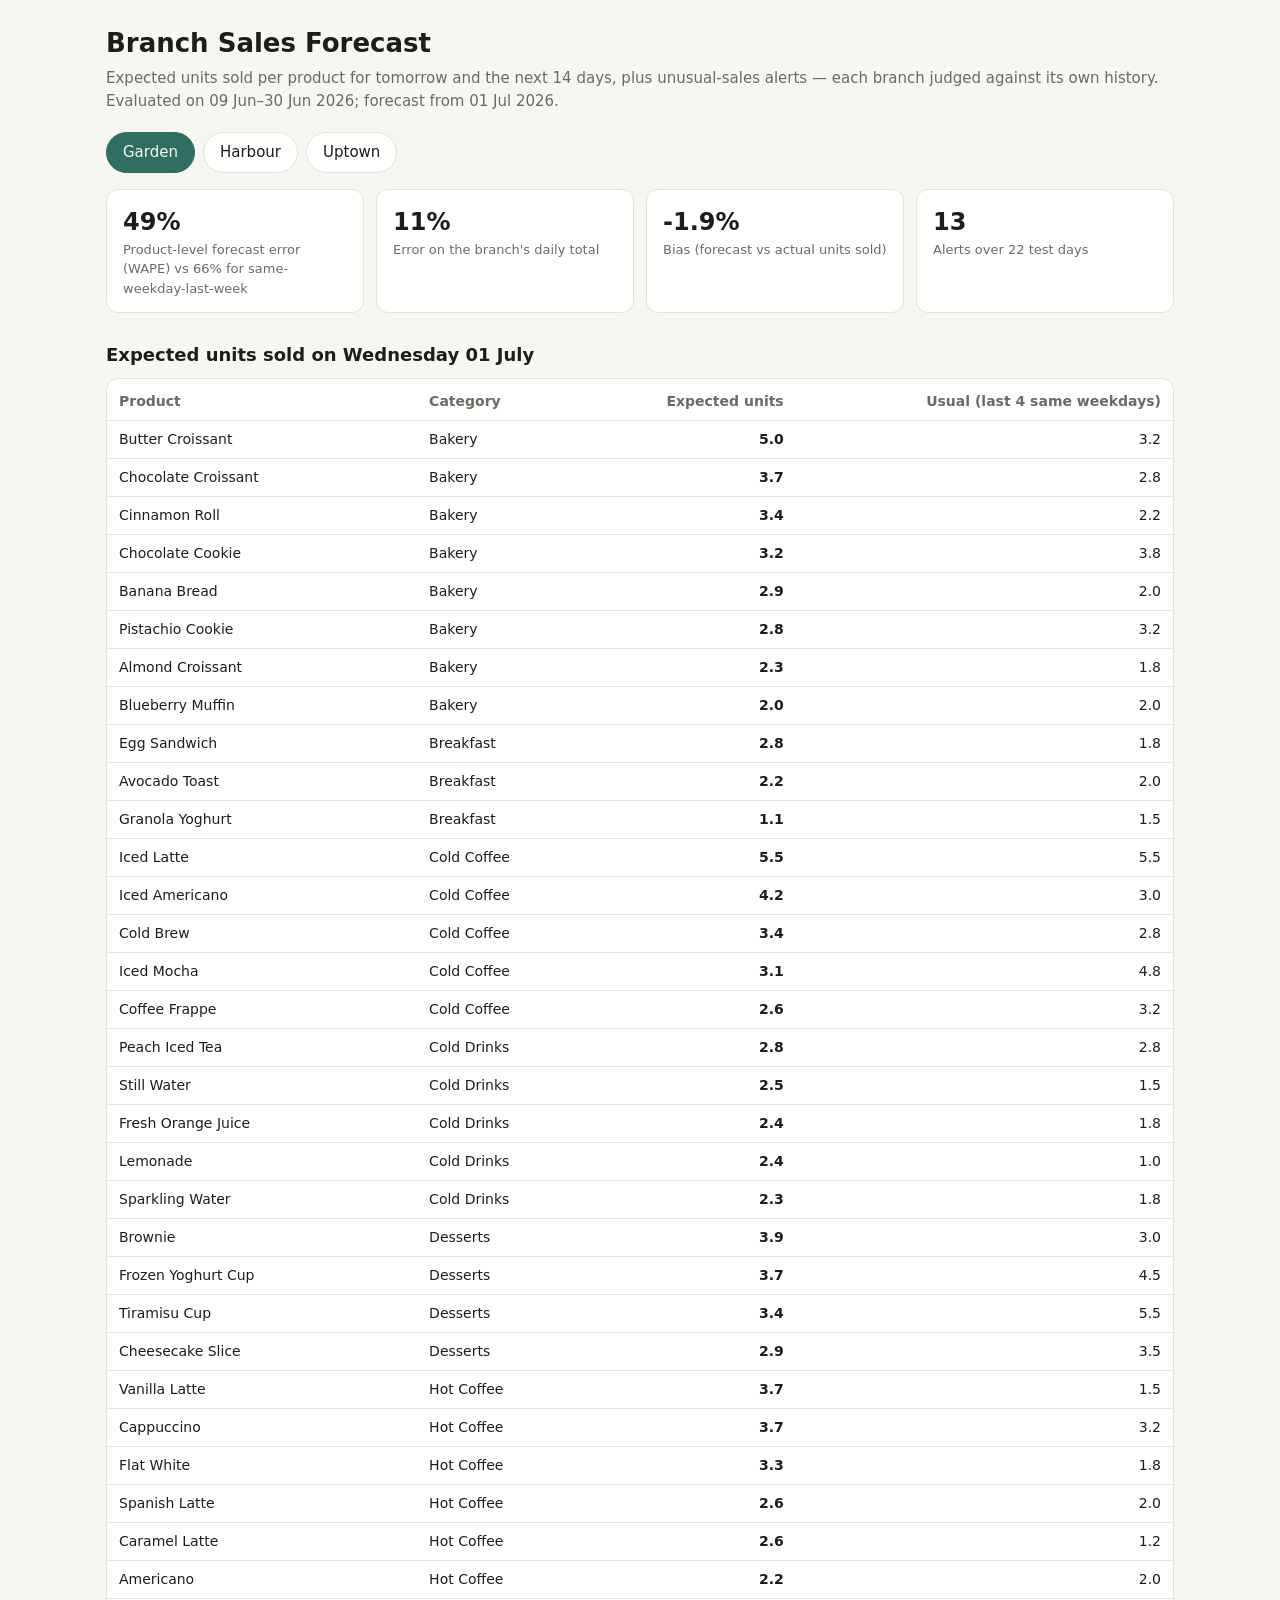
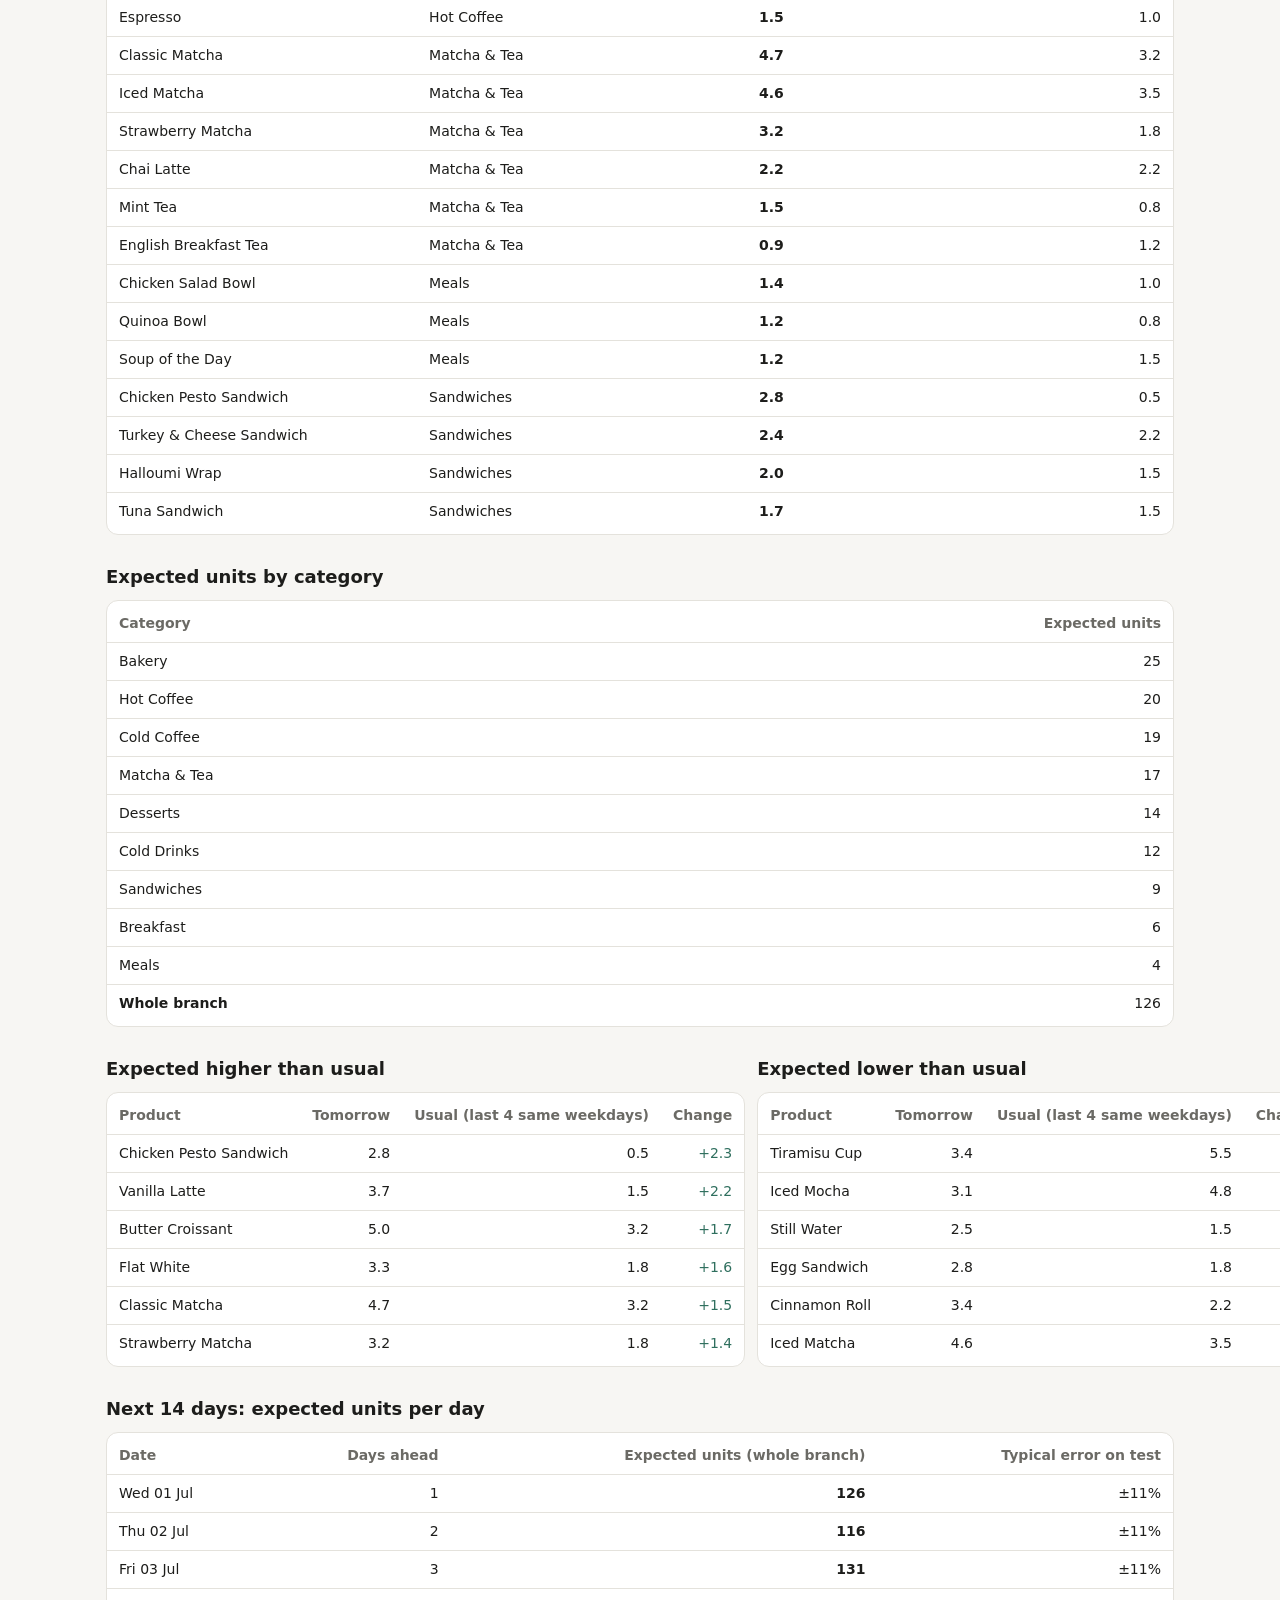
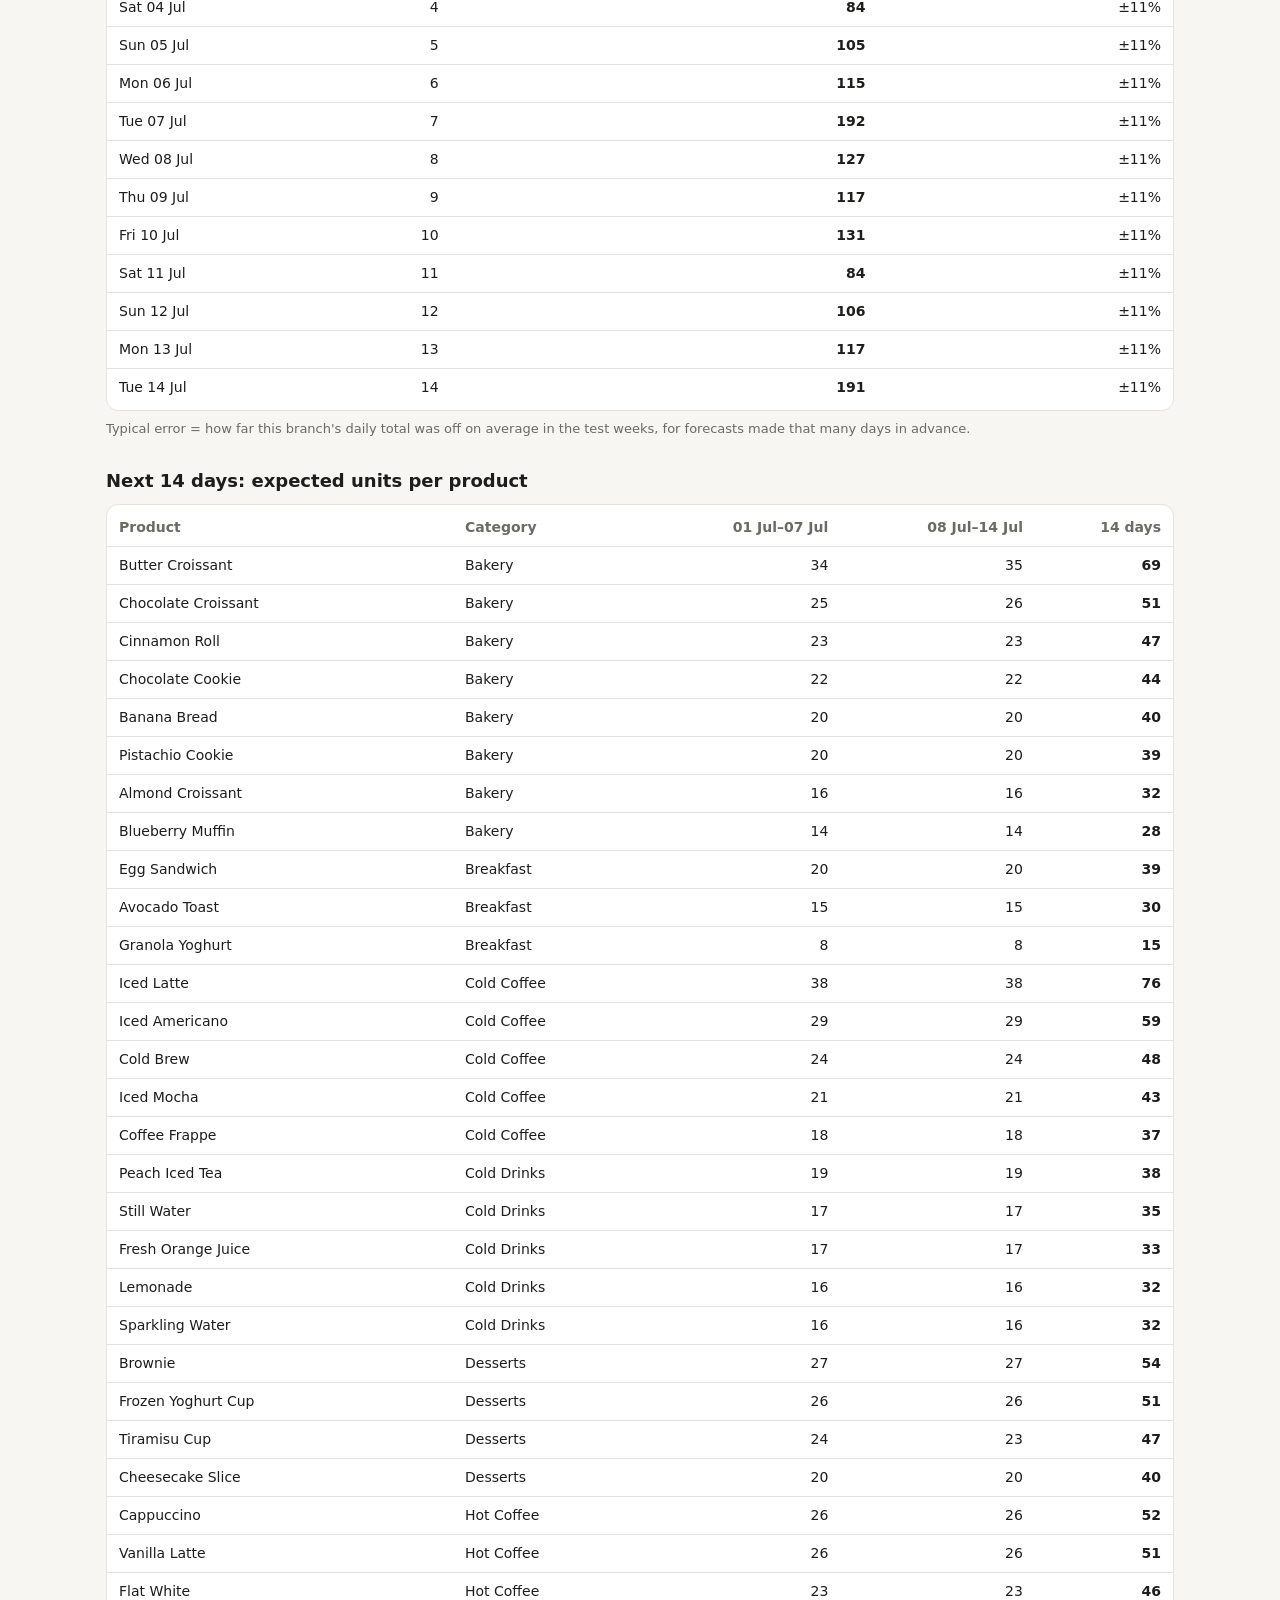
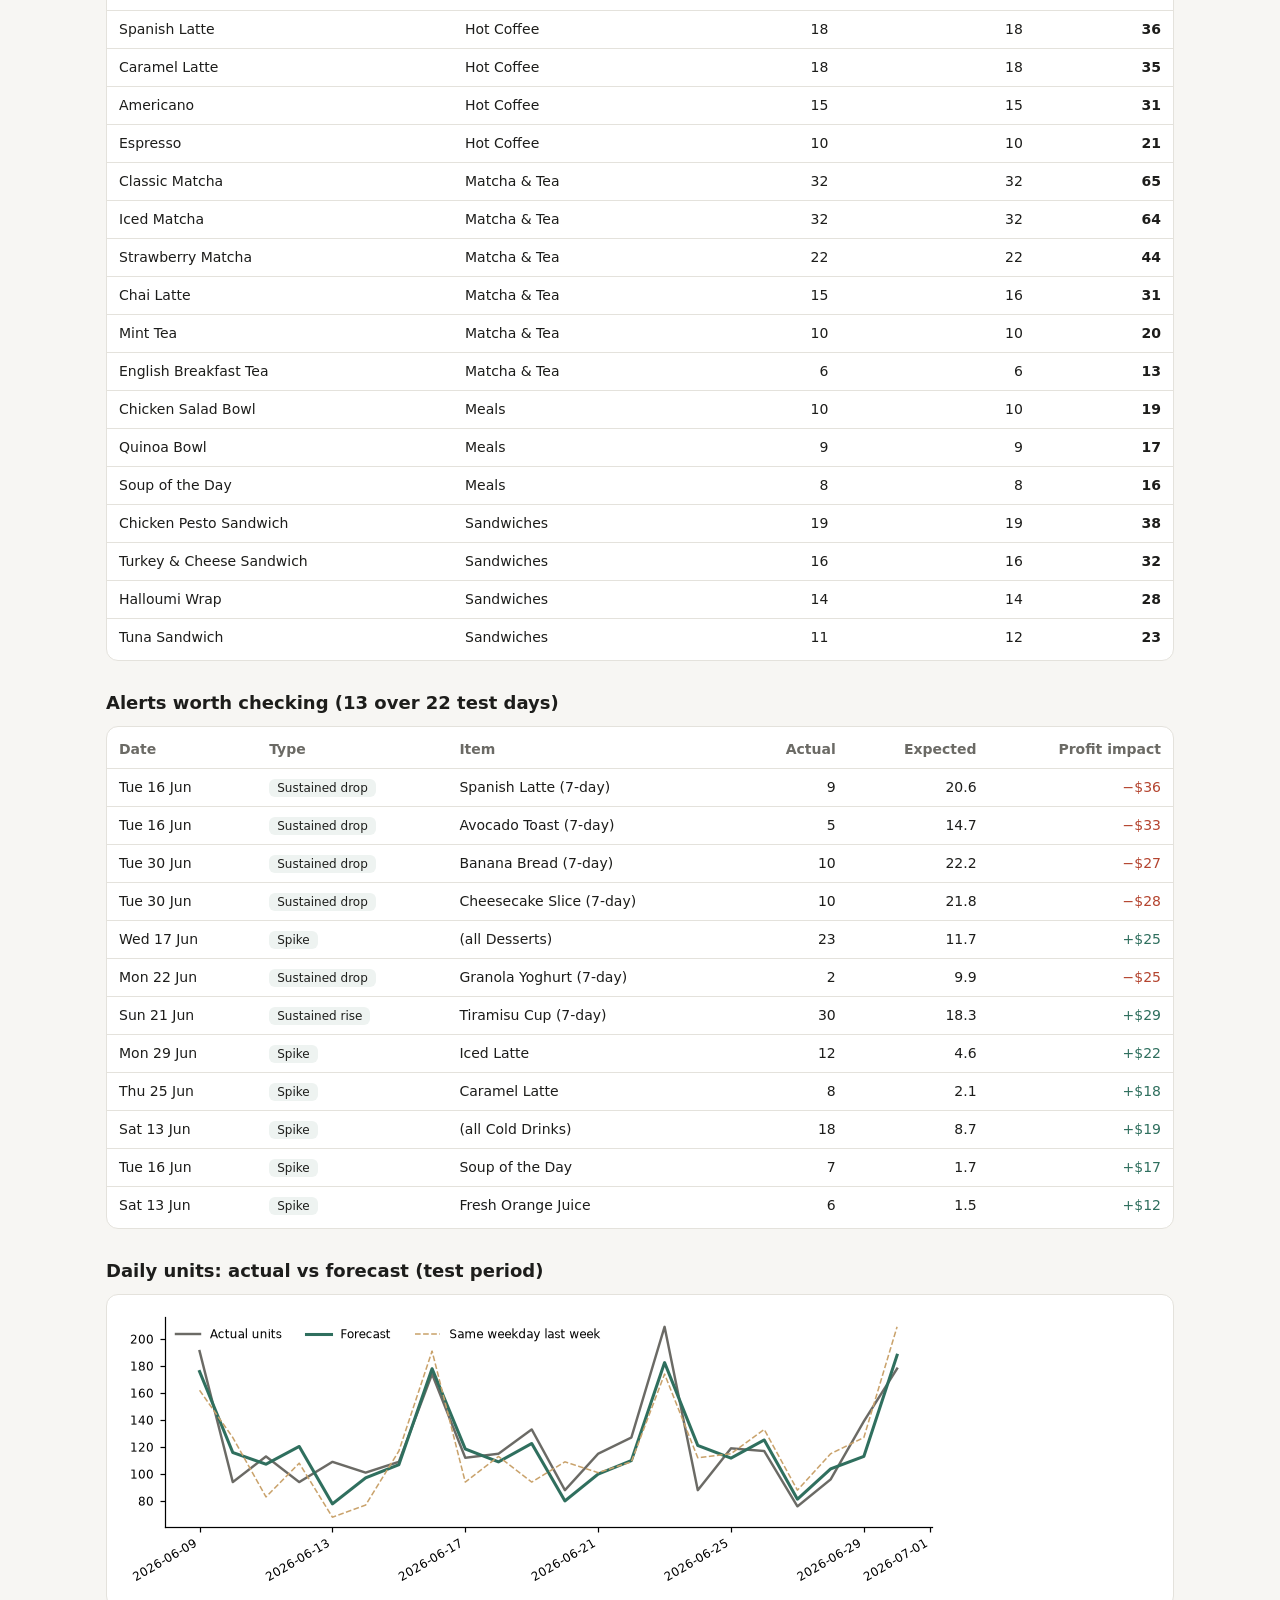
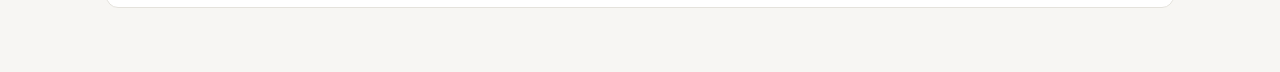
==== commit 75629b07: "Add 14-day expected-units forecast One baseline-offset LightGBM model across 1-14 days ahead, with e" ====
--- a/aya/outputs/report.html
+++ b/aya/outputs/report.html
@@ -27,54 +27,72 @@
 img{max-width:100%;display:block}.note{color:var(--muted);font-size:13px;margin-top:8px}
 </style></head><body><main>
 <h1>Branch Sales Forecast</h1>
-<p class="sub">Expected units sold per product tomorrow, plus unusual-sales alerts — each branch judged against its
-own history. Evaluated on 09 Jun–30 Jun 2026; forecast for 01 Jul 2026.</p>
+<p class="sub">Expected units sold per product for tomorrow and the next 14 days, plus unusual-sales alerts — each branch judged against its
+own history. Evaluated on 09 Jun–30 Jun 2026; forecast from 01 Jul 2026.</p>
 <div class="tabs" role="tablist"><button role="tab" data-b="Garden" aria-selected="true">Garden</button><button role="tab" data-b="Harbour" aria-selected="false">Harbour</button><button role="tab" data-b="Uptown" aria-selected="false">Uptown</button></div>
 
 <section data-branch="Garden">
-  <div class="kpis"><div class="kpi"><div class="v">49%</div><div class="l">Product-level forecast error (WAPE) vs 66% for same-weekday-last-week</div></div><div class="kpi"><div class="v">11%</div><div class="l">Error on the branch's daily total</div></div><div class="kpi"><div class="v">-0.7%</div><div class="l">Bias (forecast vs actual units sold)</div></div><div class="kpi"><div class="v">13</div><div class="l">Alerts over 22 test days</div></div></div>
+  <div class="kpis"><div class="kpi"><div class="v">49%</div><div class="l">Product-level forecast error (WAPE) vs 66% for same-weekday-last-week</div></div><div class="kpi"><div class="v">11%</div><div class="l">Error on the branch's daily total</div></div><div class="kpi"><div class="v">-1.9%</div><div class="l">Bias (forecast vs actual units sold)</div></div><div class="kpi"><div class="v">13</div><div class="l">Alerts over 22 test days</div></div></div>
   <h2>Expected units sold on Wednesday 01 July</h2>
-  <div class="card"><table><thead><tr><th class="">Product</th><th class="">Category</th><th class="n">Expected units</th><th class="n">Usual (last 4 same weekdays)</th></tr></thead><tbody><tr><td class="">Butter Croissant</td><td class="">Bakery</td><td class="n"><b>5.2</b></td><td class="n">3.2</td></tr><tr><td class="">Chocolate Croissant</td><td class="">Bakery</td><td class="n"><b>3.8</b></td><td class="n">2.8</td></tr><tr><td class="">Cinnamon Roll</td><td class="">Bakery</td><td class="n"><b>3.6</b></td><td class="n">2.2</td></tr><tr><td class="">Chocolate Cookie</td><td class="">Bakery</td><td class="n"><b>3.4</b></td><td class="n">3.8</td></tr><tr><td class="">Banana Bread</td><td class="">Bakery</td><td class="n"><b>3.3</b></td><td class="n">2.0</td></tr><tr><td class="">Pistachio Cookie</td><td class="">Bakery</td><td class="n"><b>3.0</b></td><td class="n">3.2</td></tr><tr><td class="">Almond Croissant</td><td class="">Bakery</td><td class="n"><b>2.4</b></td><td class="n">1.8</td></tr><tr><td class="">Blueberry Muffin</td><td class="">Bakery</td><td class="n"><b>2.0</b></td><td class="n">2.0</td></tr><tr><td class="">Egg Sandwich</td><td class="">Breakfast</td><td class="n"><b>2.9</b></td><td class="n">1.8</td></tr><tr><td class="">Avocado Toast</td><td class="">Breakfast</td><td class="n"><b>2.1</b></td><td class="n">2.0</td></tr><tr><td class="">Granola Yoghurt</td><td class="">Breakfast</td><td class="n"><b>1.1</b></td><td class="n">1.5</td></tr><tr><td class="">Iced Latte</td><td class="">Cold Coffee</td><td class="n"><b>5.6</b></td><td class="n">5.5</td></tr><tr><td class="">Iced Americano</td><td class="">Cold Coffee</td><td class="n"><b>4.3</b></td><td class="n">3.0</td></tr><tr><td class="">Cold Brew</td><td class="">Cold Coffee</td><td class="n"><b>3.6</b></td><td class="n">2.8</td></tr><tr><td class="">Iced Mocha</td><td class="">Cold Coffee</td><td class="n"><b>3.2</b></td><td class="n">4.8</td></tr><tr><td class="">Coffee Frappe</td><td class="">Cold Coffee</td><td class="n"><b>2.6</b></td><td class="n">3.2</td></tr><tr><td class="">Peach Iced Tea</td><td class="">Cold Drinks</td><td class="n"><b>3.0</b></td><td class="n">2.8</td></tr><tr><td class="">Still Water</td><td class="">Cold Drinks</td><td class="n"><b>2.7</b></td><td class="n">1.5</td></tr><tr><td class="">Fresh Orange Juice</td><td class="">Cold Drinks</td><td class="n"><b>2.5</b></td><td class="n">1.8</td></tr><tr><td class="">Sparkling Water</td><td class="">Cold Drinks</td><td class="n"><b>2.4</b></td><td class="n">1.8</td></tr><tr><td class="">Lemonade</td><td class="">Cold Drinks</td><td class="n"><b>2.3</b></td><td class="n">1.0</td></tr><tr><td class="">Brownie</td><td class="">Desserts</td><td class="n"><b>3.9</b></td><td class="n">3.0</td></tr><tr><td class="">Frozen Yoghurt Cup</td><td class="">Desserts</td><td class="n"><b>3.7</b></td><td class="n">4.5</td></tr><tr><td class="">Tiramisu Cup</td><td class="">Desserts</td><td class="n"><b>3.3</b></td><td class="n">5.5</td></tr><tr><td class="">Cheesecake Slice</td><td class="">Desserts</td><td class="n"><b>3.2</b></td><td class="n">3.5</td></tr><tr><td class="">Cappuccino</td><td class="">Hot Coffee</td><td class="n"><b>3.7</b></td><td class="n">3.2</td></tr><tr><td class="">Vanilla Latte</td><td class="">Hot Coffee</td><td class="n"><b>3.6</b></td><td class="n">1.5</td></tr><tr><td class="">Flat White</td><td class="">Hot Coffee</td><td class="n"><b>3.6</b></td><td class="n">1.8</td></tr><tr><td class="">Spanish Latte</td><td class="">Hot Coffee</td><td class="n"><b>2.8</b></td><td class="n">2.0</td></tr><tr><td class="">Caramel Latte</td><td class="">Hot Coffee</td><td class="n"><b>2.6</b></td><td class="n">1.2</td></tr><tr><td class="">Americano</td><td class="">Hot Coffee</td><td class="n"><b>2.3</b></td><td class="n">2.0</td></tr><tr><td class="">Espresso</td><td class="">Hot Coffee</td><td class="n"><b>1.6</b></td><td class="n">1.0</td></tr><tr><td class="">Classic Matcha</td><td class="">Matcha & Tea</td><td class="n"><b>4.9</b></td><td class="n">3.2</td></tr><tr><td class="">Iced Matcha</td><td class="">Matcha & Tea</td><td class="n"><b>4.8</b></td><td class="n">3.5</td></tr><tr><td class="">Strawberry Matcha</td><td class="">Matcha & Tea</td><td class="n"><b>3.4</b></td><td class="n">1.8</td></tr><tr><td class="">Chai Latte</td><td class="">Matcha & Tea</td><td class="n"><b>2.3</b></td><td class="n">2.2</td></tr><tr><td class="">Mint Tea</td><td class="">Matcha & Tea</td><td class="n"><b>1.7</b></td><td class="n">0.8</td></tr><tr><td class="">English Breakfast Tea</td><td class="">Matcha & Tea</td><td class="n"><b>0.9</b></td><td class="n">1.2</td></tr><tr><td class="">Chicken Salad Bowl</td><td class="">Meals</td><td class="n"><b>1.4</b></td><td class="n">1.0</td></tr><tr><td class="">Quinoa Bowl</td><td class="">Meals</td><td class="n"><b>1.3</b></td><td class="n">0.8</td></tr><tr><td class="">Soup of the Day</td><td class="">Meals</td><td class="n"><b>1.2</b></td><td class="n">1.5</td></tr><tr><td class="">Chicken Pesto Sandwich</td><td class="">Sandwiches</td><td class="n"><b>2.6</b></td><td class="n">0.5</td></tr><tr><td class="">Turkey & Cheese Sandwich</td><td class="">Sandwiches</td><td class="n"><b>2.4</b></td><td class="n">2.2</td></tr><tr><td class="">Halloumi Wrap</td><td class="">Sandwiches</td><td class="n"><b>2.1</b></td><td class="n">1.5</td></tr><tr><td class="">Tuna Sandwich</td><td class="">Sandwiches</td><td class="n"><b>1.7</b></td><td class="n">1.5</td></tr></tbody></table></div>
+  <div class="card"><table><thead><tr><th class="">Product</th><th class="">Category</th><th class="n">Expected units</th><th class="n">Usual (last 4 same weekdays)</th></tr></thead><tbody><tr><td class="">Butter Croissant</td><td class="">Bakery</td><td class="n"><b>5.0</b></td><td class="n">3.2</td></tr><tr><td class="">Chocolate Croissant</td><td class="">Bakery</td><td class="n"><b>3.7</b></td><td class="n">2.8</td></tr><tr><td class="">Cinnamon Roll</td><td class="">Bakery</td><td class="n"><b>3.4</b></td><td class="n">2.2</td></tr><tr><td class="">Chocolate Cookie</td><td class="">Bakery</td><td class="n"><b>3.2</b></td><td class="n">3.8</td></tr><tr><td class="">Banana Bread</td><td class="">Bakery</td><td class="n"><b>2.9</b></td><td class="n">2.0</td></tr><tr><td class="">Pistachio Cookie</td><td class="">Bakery</td><td class="n"><b>2.8</b></td><td class="n">3.2</td></tr><tr><td class="">Almond Croissant</td><td class="">Bakery</td><td class="n"><b>2.3</b></td><td class="n">1.8</td></tr><tr><td class="">Blueberry Muffin</td><td class="">Bakery</td><td class="n"><b>2.0</b></td><td class="n">2.0</td></tr><tr><td class="">Egg Sandwich</td><td class="">Breakfast</td><td class="n"><b>2.8</b></td><td class="n">1.8</td></tr><tr><td class="">Avocado Toast</td><td class="">Breakfast</td><td class="n"><b>2.2</b></td><td class="n">2.0</td></tr><tr><td class="">Granola Yoghurt</td><td class="">Breakfast</td><td class="n"><b>1.1</b></td><td class="n">1.5</td></tr><tr><td class="">Iced Latte</td><td class="">Cold Coffee</td><td class="n"><b>5.5</b></td><td class="n">5.5</td></tr><tr><td class="">Iced Americano</td><td class="">Cold Coffee</td><td class="n"><b>4.2</b></td><td class="n">3.0</td></tr><tr><td class="">Cold Brew</td><td class="">Cold Coffee</td><td class="n"><b>3.4</b></td><td class="n">2.8</td></tr><tr><td class="">Iced Mocha</td><td class="">Cold Coffee</td><td class="n"><b>3.1</b></td><td class="n">4.8</td></tr><tr><td class="">Coffee Frappe</td><td class="">Cold Coffee</td><td class="n"><b>2.6</b></td><td class="n">3.2</td></tr><tr><td class="">Peach Iced Tea</td><td class="">Cold Drinks</td><td class="n"><b>2.8</b></td><td class="n">2.8</td></tr><tr><td class="">Still Water</td><td class="">Cold Drinks</td><td class="n"><b>2.5</b></td><td class="n">1.5</td></tr><tr><td class="">Fresh Orange Juice</td><td class="">Cold Drinks</td><td class="n"><b>2.4</b></td><td class="n">1.8</td></tr><tr><td class="">Lemonade</td><td class="">Cold Drinks</td><td class="n"><b>2.4</b></td><td class="n">1.0</td></tr><tr><td class="">Sparkling Water</td><td class="">Cold Drinks</td><td class="n"><b>2.3</b></td><td class="n">1.8</td></tr><tr><td class="">Brownie</td><td class="">Desserts</td><td class="n"><b>3.9</b></td><td class="n">3.0</td></tr><tr><td class="">Frozen Yoghurt Cup</td><td class="">Desserts</td><td class="n"><b>3.7</b></td><td class="n">4.5</td></tr><tr><td class="">Tiramisu Cup</td><td class="">Desserts</td><td class="n"><b>3.4</b></td><td class="n">5.5</td></tr><tr><td class="">Cheesecake Slice</td><td class="">Desserts</td><td class="n"><b>2.9</b></td><td class="n">3.5</td></tr><tr><td class="">Vanilla Latte</td><td class="">Hot Coffee</td><td class="n"><b>3.7</b></td><td class="n">1.5</td></tr><tr><td class="">Cappuccino</td><td class="">Hot Coffee</td><td class="n"><b>3.7</b></td><td class="n">3.2</td></tr><tr><td class="">Flat White</td><td class="">Hot Coffee</td><td class="n"><b>3.3</b></td><td class="n">1.8</td></tr><tr><td class="">Spanish Latte</td><td class="">Hot Coffee</td><td class="n"><b>2.6</b></td><td class="n">2.0</td></tr><tr><td class="">Caramel Latte</td><td class="">Hot Coffee</td><td class="n"><b>2.6</b></td><td class="n">1.2</td></tr><tr><td class="">Americano</td><td class="">Hot Coffee</td><td class="n"><b>2.2</b></td><td class="n">2.0</td></tr><tr><td class="">Espresso</td><td class="">Hot Coffee</td><td class="n"><b>1.5</b></td><td class="n">1.0</td></tr><tr><td class="">Classic Matcha</td><td class="">Matcha & Tea</td><td class="n"><b>4.7</b></td><td class="n">3.2</td></tr><tr><td class="">Iced Matcha</td><td class="">Matcha & Tea</td><td class="n"><b>4.6</b></td><td class="n">3.5</td></tr><tr><td class="">Strawberry Matcha</td><td class="">Matcha & Tea</td><td class="n"><b>3.2</b></td><td class="n">1.8</td></tr><tr><td class="">Chai Latte</td><td class="">Matcha & Tea</td><td class="n"><b>2.2</b></td><td class="n">2.2</td></tr><tr><td class="">Mint Tea</td><td class="">Matcha & Tea</td><td class="n"><b>1.5</b></td><td class="n">0.8</td></tr><tr><td class="">English Breakfast Tea</td><td class="">Matcha & Tea</td><td class="n"><b>0.9</b></td><td class="n">1.2</td></tr><tr><td class="">Chicken Salad Bowl</td><td class="">Meals</td><td class="n"><b>1.4</b></td><td class="n">1.0</td></tr><tr><td class="">Quinoa Bowl</td><td class="">Meals</td><td class="n"><b>1.2</b></td><td class="n">0.8</td></tr><tr><td class="">Soup of the Day</td><td class="">Meals</td><td class="n"><b>1.2</b></td><td class="n">1.5</td></tr><tr><td class="">Chicken Pesto Sandwich</td><td class="">Sandwiches</td><td class="n"><b>2.8</b></td><td class="n">0.5</td></tr><tr><td class="">Turkey & Cheese Sandwich</td><td class="">Sandwiches</td><td class="n"><b>2.4</b></td><td class="n">2.2</td></tr><tr><td class="">Halloumi Wrap</td><td class="">Sandwiches</td><td class="n"><b>2.0</b></td><td class="n">1.5</td></tr><tr><td class="">Tuna Sandwich</td><td class="">Sandwiches</td><td class="n"><b>1.7</b></td><td class="n">1.5</td></tr></tbody></table></div>
   <h2>Expected units by category</h2>
-  <div class="card"><table><thead><tr><th class="">Category</th><th class="n">Expected units</th></tr></thead><tbody><tr><td class="">Bakery</td><td class="n">27</td></tr><tr><td class="">Hot Coffee</td><td class="n">20</td></tr><tr><td class="">Cold Coffee</td><td class="n">19</td></tr><tr><td class="">Matcha &amp; Tea</td><td class="n">18</td></tr><tr><td class="">Desserts</td><td class="n">14</td></tr><tr><td class="">Cold Drinks</td><td class="n">13</td></tr><tr><td class="">Sandwiches</td><td class="n">9</td></tr><tr><td class="">Breakfast</td><td class="n">6</td></tr><tr><td class="">Meals</td><td class="n">4</td></tr><tr><td class=""><b>Whole branch</b></td><td class="n">130</td></tr></tbody></table></div>
+  <div class="card"><table><thead><tr><th class="">Category</th><th class="n">Expected units</th></tr></thead><tbody><tr><td class="">Bakery</td><td class="n">25</td></tr><tr><td class="">Hot Coffee</td><td class="n">20</td></tr><tr><td class="">Cold Coffee</td><td class="n">19</td></tr><tr><td class="">Matcha &amp; Tea</td><td class="n">17</td></tr><tr><td class="">Desserts</td><td class="n">14</td></tr><tr><td class="">Cold Drinks</td><td class="n">12</td></tr><tr><td class="">Sandwiches</td><td class="n">9</td></tr><tr><td class="">Breakfast</td><td class="n">6</td></tr><tr><td class="">Meals</td><td class="n">4</td></tr><tr><td class=""><b>Whole branch</b></td><td class="n">126</td></tr></tbody></table></div>
   <div class="grid2">
-    <div><h2>Expected higher than usual</h2><div class="card"><table><thead><tr><th class="">Product</th><th class="n">Tomorrow</th><th class="n">Usual (last 4 same weekdays)</th><th class="n">Change</th></tr></thead><tbody><tr><td class="">Vanilla Latte</td><td class="n">3.6</td><td class="n">1.5</td><td class="n"><span class="up">+2.1</span></td></tr><tr><td class="">Chicken Pesto Sandwich</td><td class="n">2.6</td><td class="n">0.5</td><td class="n"><span class="up">+2.1</span></td></tr><tr><td class="">Butter Croissant</td><td class="n">5.2</td><td class="n">3.2</td><td class="n"><span class="up">+1.9</span></td></tr><tr><td class="">Flat White</td><td class="n">3.6</td><td class="n">1.8</td><td class="n"><span class="up">+1.8</span></td></tr><tr><td class="">Strawberry Matcha</td><td class="n">3.4</td><td class="n">1.8</td><td class="n"><span class="up">+1.7</span></td></tr><tr><td class="">Classic Matcha</td><td class="n">4.9</td><td class="n">3.2</td><td class="n"><span class="up">+1.6</span></td></tr></tbody></table></div></div>
-    <div><h2>Expected lower than usual</h2><div class="card"><table><thead><tr><th class="">Product</th><th class="n">Tomorrow</th><th class="n">Usual (last 4 same weekdays)</th><th class="n">Change</th></tr></thead><tbody><tr><td class="">Tiramisu Cup</td><td class="n">3.3</td><td class="n">5.5</td><td class="n"><span class="down">-2.2</span></td></tr><tr><td class="">Iced Mocha</td><td class="n">3.2</td><td class="n">4.8</td><td class="n"><span class="down">-1.6</span></td></tr><tr><td class="">Chocolate Croissant</td><td class="n">3.8</td><td class="n">2.8</td><td class="n"><span class="down">+1.1</span></td></tr><tr><td class="">Egg Sandwich</td><td class="n">2.9</td><td class="n">1.8</td><td class="n"><span class="down">+1.2</span></td></tr><tr><td class="">Still Water</td><td class="n">2.7</td><td class="n">1.5</td><td class="n"><span class="down">+1.2</span></td></tr><tr><td class="">Lemonade</td><td class="n">2.3</td><td class="n">1.0</td><td class="n"><span class="down">+1.3</span></td></tr></tbody></table></div></div>
+    <div><h2>Expected higher than usual</h2><div class="card"><table><thead><tr><th class="">Product</th><th class="n">Tomorrow</th><th class="n">Usual (last 4 same weekdays)</th><th class="n">Change</th></tr></thead><tbody><tr><td class="">Chicken Pesto Sandwich</td><td class="n">2.8</td><td class="n">0.5</td><td class="n"><span class="up">+2.3</span></td></tr><tr><td class="">Vanilla Latte</td><td class="n">3.7</td><td class="n">1.5</td><td class="n"><span class="up">+2.2</span></td></tr><tr><td class="">Butter Croissant</td><td class="n">5.0</td><td class="n">3.2</td><td class="n"><span class="up">+1.7</span></td></tr><tr><td class="">Flat White</td><td class="n">3.3</td><td class="n">1.8</td><td class="n"><span class="up">+1.6</span></td></tr><tr><td class="">Classic Matcha</td><td class="n">4.7</td><td class="n">3.2</td><td class="n"><span class="up">+1.5</span></td></tr><tr><td class="">Strawberry Matcha</td><td class="n">3.2</td><td class="n">1.8</td><td class="n"><span class="up">+1.4</span></td></tr></tbody></table></div></div>
+    <div><h2>Expected lower than usual</h2><div class="card"><table><thead><tr><th class="">Product</th><th class="n">Tomorrow</th><th class="n">Usual (last 4 same weekdays)</th><th class="n">Change</th></tr></thead><tbody><tr><td class="">Tiramisu Cup</td><td class="n">3.4</td><td class="n">5.5</td><td class="n"><span class="down">-2.1</span></td></tr><tr><td class="">Iced Mocha</td><td class="n">3.1</td><td class="n">4.8</td><td class="n"><span class="down">-1.6</span></td></tr><tr><td class="">Still Water</td><td class="n">2.5</td><td class="n">1.5</td><td class="n"><span class="down">+1.0</span></td></tr><tr><td class="">Egg Sandwich</td><td class="n">2.8</td><td class="n">1.8</td><td class="n"><span class="down">+1.1</span></td></tr><tr><td class="">Cinnamon Roll</td><td class="n">3.4</td><td class="n">2.2</td><td class="n"><span class="down">+1.1</span></td></tr><tr><td class="">Iced Matcha</td><td class="n">4.6</td><td class="n">3.5</td><td class="n"><span class="down">+1.1</span></td></tr></tbody></table></div></div>
   </div>
+  <h2>Next 14 days: expected units per day</h2>
+  <div class="card"><table><thead><tr><th class="">Date</th><th class="n">Days ahead</th><th class="n">Expected units (whole branch)</th><th class="n">Typical error on test</th></tr></thead><tbody><tr><td class="">Wed 01 Jul</td><td class="n">1</td><td class="n"><b>126</b></td><td class="n">±11%</td></tr><tr><td class="">Thu 02 Jul</td><td class="n">2</td><td class="n"><b>116</b></td><td class="n">±11%</td></tr><tr><td class="">Fri 03 Jul</td><td class="n">3</td><td class="n"><b>131</b></td><td class="n">±11%</td></tr><tr><td class="">Sat 04 Jul</td><td class="n">4</td><td class="n"><b>84</b></td><td class="n">±11%</td></tr><tr><td class="">Sun 05 Jul</td><td class="n">5</td><td class="n"><b>105</b></td><td class="n">±11%</td></tr><tr><td class="">Mon 06 Jul</td><td class="n">6</td><td class="n"><b>115</b></td><td class="n">±11%</td></tr><tr><td class="">Tue 07 Jul</td><td class="n">7</td><td class="n"><b>192</b></td><td class="n">±11%</td></tr><tr><td class="">Wed 08 Jul</td><td class="n">8</td><td class="n"><b>127</b></td><td class="n">±11%</td></tr><tr><td class="">Thu 09 Jul</td><td class="n">9</td><td class="n"><b>117</b></td><td class="n">±11%</td></tr><tr><td class="">Fri 10 Jul</td><td class="n">10</td><td class="n"><b>131</b></td><td class="n">±11%</td></tr><tr><td class="">Sat 11 Jul</td><td class="n">11</td><td class="n"><b>84</b></td><td class="n">±11%</td></tr><tr><td class="">Sun 12 Jul</td><td class="n">12</td><td class="n"><b>106</b></td><td class="n">±11%</td></tr><tr><td class="">Mon 13 Jul</td><td class="n">13</td><td class="n"><b>117</b></td><td class="n">±11%</td></tr><tr><td class="">Tue 14 Jul</td><td class="n">14</td><td class="n"><b>191</b></td><td class="n">±11%</td></tr></tbody></table></div>
+  <p class="note">Typical error = how far this branch's daily total was off on average in the test weeks,
+  for forecasts made that many days in advance.</p>
+  <h2>Next 14 days: expected units per product</h2>
+  <div class="card"><table><thead><tr><th class="">Product</th><th class="">Category</th><th class="n">01 Jul–07 Jul</th><th class="n">08 Jul–14 Jul</th><th class="n">14 days</th></tr></thead><tbody><tr><td class="">Butter Croissant</td><td class="">Bakery</td><td class="n">34</td><td class="n">35</td><td class="n"><b>69</b></td></tr><tr><td class="">Chocolate Croissant</td><td class="">Bakery</td><td class="n">25</td><td class="n">26</td><td class="n"><b>51</b></td></tr><tr><td class="">Cinnamon Roll</td><td class="">Bakery</td><td class="n">23</td><td class="n">23</td><td class="n"><b>47</b></td></tr><tr><td class="">Chocolate Cookie</td><td class="">Bakery</td><td class="n">22</td><td class="n">22</td><td class="n"><b>44</b></td></tr><tr><td class="">Banana Bread</td><td class="">Bakery</td><td class="n">20</td><td class="n">20</td><td class="n"><b>40</b></td></tr><tr><td class="">Pistachio Cookie</td><td class="">Bakery</td><td class="n">20</td><td class="n">20</td><td class="n"><b>39</b></td></tr><tr><td class="">Almond Croissant</td><td class="">Bakery</td><td class="n">16</td><td class="n">16</td><td class="n"><b>32</b></td></tr><tr><td class="">Blueberry Muffin</td><td class="">Bakery</td><td class="n">14</td><td class="n">14</td><td class="n"><b>28</b></td></tr><tr><td class="">Egg Sandwich</td><td class="">Breakfast</td><td class="n">20</td><td class="n">20</td><td class="n"><b>39</b></td></tr><tr><td class="">Avocado Toast</td><td class="">Breakfast</td><td class="n">15</td><td class="n">15</td><td class="n"><b>30</b></td></tr><tr><td class="">Granola Yoghurt</td><td class="">Breakfast</td><td class="n">8</td><td class="n">8</td><td class="n"><b>15</b></td></tr><tr><td class="">Iced Latte</td><td class="">Cold Coffee</td><td class="n">38</td><td class="n">38</td><td class="n"><b>76</b></td></tr><tr><td class="">Iced Americano</td><td class="">Cold Coffee</td><td class="n">29</td><td class="n">29</td><td class="n"><b>59</b></td></tr><tr><td class="">Cold Brew</td><td class="">Cold Coffee</td><td class="n">24</td><td class="n">24</td><td class="n"><b>48</b></td></tr><tr><td class="">Iced Mocha</td><td class="">Cold Coffee</td><td class="n">21</td><td class="n">21</td><td class="n"><b>43</b></td></tr><tr><td class="">Coffee Frappe</td><td class="">Cold Coffee</td><td class="n">18</td><td class="n">18</td><td class="n"><b>37</b></td></tr><tr><td class="">Peach Iced Tea</td><td class="">Cold Drinks</td><td class="n">19</td><td class="n">19</td><td class="n"><b>38</b></td></tr><tr><td class="">Still Water</td><td class="">Cold Drinks</td><td class="n">17</td><td class="n">17</td><td class="n"><b>35</b></td></tr><tr><td class="">Fresh Orange Juice</td><td class="">Cold Drinks</td><td class="n">17</td><td class="n">17</td><td class="n"><b>33</b></td></tr><tr><td class="">Lemonade</td><td class="">Cold Drinks</td><td class="n">16</td><td class="n">16</td><td class="n"><b>32</b></td></tr><tr><td class="">Sparkling Water</td><td class="">Cold Drinks</td><td class="n">16</td><td class="n">16</td><td class="n"><b>32</b></td></tr><tr><td class="">Brownie</td><td class="">Desserts</td><td class="n">27</td><td class="n">27</td><td class="n"><b>54</b></td></tr><tr><td class="">Frozen Yoghurt Cup</td><td class="">Desserts</td><td class="n">26</td><td class="n">26</td><td class="n"><b>51</b></td></tr><tr><td class="">Tiramisu Cup</td><td class="">Desserts</td><td class="n">24</td><td class="n">23</td><td class="n"><b>47</b></td></tr><tr><td class="">Cheesecake Slice</td><td class="">Desserts</td><td class="n">20</td><td class="n">20</td><td class="n"><b>40</b></td></tr><tr><td class="">Cappuccino</td><td class="">Hot Coffee</td><td class="n">26</td><td class="n">26</td><td class="n"><b>52</b></td></tr><tr><td class="">Vanilla Latte</td><td class="">Hot Coffee</td><td class="n">26</td><td class="n">26</td><td class="n"><b>51</b></td></tr><tr><td class="">Flat White</td><td class="">Hot Coffee</td><td class="n">23</td><td class="n">23</td><td class="n"><b>46</b></td></tr><tr><td class="">Spanish Latte</td><td class="">Hot Coffee</td><td class="n">18</td><td class="n">18</td><td class="n"><b>36</b></td></tr><tr><td class="">Caramel Latte</td><td class="">Hot Coffee</td><td class="n">18</td><td class="n">18</td><td class="n"><b>35</b></td></tr><tr><td class="">Americano</td><td class="">Hot Coffee</td><td class="n">15</td><td class="n">15</td><td class="n"><b>31</b></td></tr><tr><td class="">Espresso</td><td class="">Hot Coffee</td><td class="n">10</td><td class="n">10</td><td class="n"><b>21</b></td></tr><tr><td class="">Classic Matcha</td><td class="">Matcha & Tea</td><td class="n">32</td><td class="n">32</td><td class="n"><b>65</b></td></tr><tr><td class="">Iced Matcha</td><td class="">Matcha & Tea</td><td class="n">32</td><td class="n">32</td><td class="n"><b>64</b></td></tr><tr><td class="">Strawberry Matcha</td><td class="">Matcha & Tea</td><td class="n">22</td><td class="n">22</td><td class="n"><b>44</b></td></tr><tr><td class="">Chai Latte</td><td class="">Matcha & Tea</td><td class="n">15</td><td class="n">16</td><td class="n"><b>31</b></td></tr><tr><td class="">Mint Tea</td><td class="">Matcha & Tea</td><td class="n">10</td><td class="n">10</td><td class="n"><b>20</b></td></tr><tr><td class="">English Breakfast Tea</td><td class="">Matcha & Tea</td><td class="n">6</td><td class="n">6</td><td class="n"><b>13</b></td></tr><tr><td class="">Chicken Salad Bowl</td><td class="">Meals</td><td class="n">10</td><td class="n">10</td><td class="n"><b>19</b></td></tr><tr><td class="">Quinoa Bowl</td><td class="">Meals</td><td class="n">9</td><td class="n">9</td><td class="n"><b>17</b></td></tr><tr><td class="">Soup of the Day</td><td class="">Meals</td><td class="n">8</td><td class="n">8</td><td class="n"><b>16</b></td></tr><tr><td class="">Chicken Pesto Sandwich</td><td class="">Sandwiches</td><td class="n">19</td><td class="n">19</td><td class="n"><b>38</b></td></tr><tr><td class="">Turkey & Cheese Sandwich</td><td class="">Sandwiches</td><td class="n">16</td><td class="n">16</td><td class="n"><b>32</b></td></tr><tr><td class="">Halloumi Wrap</td><td class="">Sandwiches</td><td class="n">14</td><td class="n">14</td><td class="n"><b>28</b></td></tr><tr><td class="">Tuna Sandwich</td><td class="">Sandwiches</td><td class="n">11</td><td class="n">12</td><td class="n"><b>23</b></td></tr></tbody></table></div>
   <h2>Alerts worth checking (13 over 22 test days)</h2>
-  <div class="card"><table><thead><tr><th class="">Date</th><th class="">Type</th><th class="">Item</th><th class="n">Actual</th><th class="n">Expected</th><th class="n">Profit impact</th></tr></thead><tbody><tr><td class="">Tue 16 Jun</td><td class=""><span class="chip">Sustained drop</span></td><td class="">Spanish Latte (7-day)</td><td class="n">9</td><td class="n">20.5</td><td class="n"><span class="down">−$36</span></td></tr><tr><td class="">Tue 16 Jun</td><td class=""><span class="chip">Sustained drop</span></td><td class="">Avocado Toast (7-day)</td><td class="n">5</td><td class="n">14.6</td><td class="n"><span class="down">−$33</span></td></tr><tr><td class="">Tue 30 Jun</td><td class=""><span class="chip">Sustained drop</span></td><td class="">Banana Bread (7-day)</td><td class="n">10</td><td class="n">22.2</td><td class="n"><span class="down">−$27</span></td></tr><tr><td class="">Tue 30 Jun</td><td class=""><span class="chip">Sustained drop</span></td><td class="">Cheesecake Slice (7-day)</td><td class="n">10</td><td class="n">21.7</td><td class="n"><span class="down">−$27</span></td></tr><tr><td class="">Mon 22 Jun</td><td class=""><span class="chip">Sustained drop</span></td><td class="">Granola Yoghurt (7-day)</td><td class="n">2</td><td class="n">9.9</td><td class="n"><span class="down">−$25</span></td></tr><tr><td class="">Wed 17 Jun</td><td class=""><span class="chip">Spike</span></td><td class="">(all Desserts)</td><td class="n">23</td><td class="n">11.8</td><td class="n"><span class="up">+$25</span></td></tr><tr><td class="">Sun 21 Jun</td><td class=""><span class="chip">Sustained rise</span></td><td class="">Tiramisu Cup (7-day)</td><td class="n">30</td><td class="n">18.3</td><td class="n"><span class="up">+$29</span></td></tr><tr><td class="">Mon 29 Jun</td><td class=""><span class="chip">Spike</span></td><td class="">Iced Latte</td><td class="n">12</td><td class="n">4.6</td><td class="n"><span class="up">+$22</span></td></tr><tr><td class="">Thu 25 Jun</td><td class=""><span class="chip">Spike</span></td><td class="">Caramel Latte</td><td class="n">8</td><td class="n">2.1</td><td class="n"><span class="up">+$18</span></td></tr><tr><td class="">Sat 13 Jun</td><td class=""><span class="chip">Spike</span></td><td class="">(all Cold Drinks)</td><td class="n">18</td><td class="n">8.6</td><td class="n"><span class="up">+$19</span></td></tr><tr><td class="">Tue 16 Jun</td><td class=""><span class="chip">Spike</span></td><td class="">Soup of the Day</td><td class="n">7</td><td class="n">1.7</td><td class="n"><span class="up">+$17</span></td></tr><tr><td class="">Sat 13 Jun</td><td class=""><span class="chip">Spike</span></td><td class="">Fresh Orange Juice</td><td class="n">6</td><td class="n">1.5</td><td class="n"><span class="up">+$12</span></td></tr></tbody></table></div>
+  <div class="card"><table><thead><tr><th class="">Date</th><th class="">Type</th><th class="">Item</th><th class="n">Actual</th><th class="n">Expected</th><th class="n">Profit impact</th></tr></thead><tbody><tr><td class="">Tue 16 Jun</td><td class=""><span class="chip">Sustained drop</span></td><td class="">Spanish Latte (7-day)</td><td class="n">9</td><td class="n">20.6</td><td class="n"><span class="down">−$36</span></td></tr><tr><td class="">Tue 16 Jun</td><td class=""><span class="chip">Sustained drop</span></td><td class="">Avocado Toast (7-day)</td><td class="n">5</td><td class="n">14.7</td><td class="n"><span class="down">−$33</span></td></tr><tr><td class="">Tue 30 Jun</td><td class=""><span class="chip">Sustained drop</span></td><td class="">Banana Bread (7-day)</td><td class="n">10</td><td class="n">22.2</td><td class="n"><span class="down">−$27</span></td></tr><tr><td class="">Tue 30 Jun</td><td class=""><span class="chip">Sustained drop</span></td><td class="">Cheesecake Slice (7-day)</td><td class="n">10</td><td class="n">21.8</td><td class="n"><span class="down">−$28</span></td></tr><tr><td class="">Wed 17 Jun</td><td class=""><span class="chip">Spike</span></td><td class="">(all Desserts)</td><td class="n">23</td><td class="n">11.7</td><td class="n"><span class="up">+$25</span></td></tr><tr><td class="">Mon 22 Jun</td><td class=""><span class="chip">Sustained drop</span></td><td class="">Granola Yoghurt (7-day)</td><td class="n">2</td><td class="n">9.9</td><td class="n"><span class="down">−$25</span></td></tr><tr><td class="">Sun 21 Jun</td><td class=""><span class="chip">Sustained rise</span></td><td class="">Tiramisu Cup (7-day)</td><td class="n">30</td><td class="n">18.3</td><td class="n"><span class="up">+$29</span></td></tr><tr><td class="">Mon 29 Jun</td><td class=""><span class="chip">Spike</span></td><td class="">Iced Latte</td><td class="n">12</td><td class="n">4.6</td><td class="n"><span class="up">+$22</span></td></tr><tr><td class="">Thu 25 Jun</td><td class=""><span class="chip">Spike</span></td><td class="">Caramel Latte</td><td class="n">8</td><td class="n">2.1</td><td class="n"><span class="up">+$18</span></td></tr><tr><td class="">Sat 13 Jun</td><td class=""><span class="chip">Spike</span></td><td class="">(all Cold Drinks)</td><td class="n">18</td><td class="n">8.7</td><td class="n"><span class="up">+$19</span></td></tr><tr><td class="">Tue 16 Jun</td><td class=""><span class="chip">Spike</span></td><td class="">Soup of the Day</td><td class="n">7</td><td class="n">1.7</td><td class="n"><span class="up">+$17</span></td></tr><tr><td class="">Sat 13 Jun</td><td class=""><span class="chip">Spike</span></td><td class="">Fresh Orange Juice</td><td class="n">6</td><td class="n">1.5</td><td class="n"><span class="up">+$12</span></td></tr></tbody></table></div>
   <h2>Daily units: actual vs forecast (test period)</h2>
-  <div class="card" style="padding:12px"><img alt="Daily units actual vs forecast for Garden" src="[data-uri]"></div>
+  <div class="card" style="padding:12px"><img alt="Daily units actual vs forecast for Garden" src="[data-uri]"></div>
 </section>
 <section data-branch="Harbour">
-  <div class="kpis"><div class="kpi"><div class="v">41%</div><div class="l">Product-level forecast error (WAPE) vs 57% for same-weekday-last-week</div></div><div class="kpi"><div class="v">7%</div><div class="l">Error on the branch's daily total</div></div><div class="kpi"><div class="v">+0.1%</div><div class="l">Bias (forecast vs actual units sold)</div></div><div class="kpi"><div class="v">25</div><div class="l">Alerts over 22 test days</div></div></div>
+  <div class="kpis"><div class="kpi"><div class="v">41%</div><div class="l">Product-level forecast error (WAPE) vs 57% for same-weekday-last-week</div></div><div class="kpi"><div class="v">7%</div><div class="l">Error on the branch's daily total</div></div><div class="kpi"><div class="v">+0.2%</div><div class="l">Bias (forecast vs actual units sold)</div></div><div class="kpi"><div class="v">26</div><div class="l">Alerts over 22 test days</div></div></div>
   <h2>Expected units sold on Wednesday 01 July</h2>
-  <div class="card"><table><thead><tr><th class="">Product</th><th class="">Category</th><th class="n">Expected units</th><th class="n">Usual (last 4 same weekdays)</th></tr></thead><tbody><tr><td class="">Butter Croissant</td><td class="">Bakery</td><td class="n"><b>8.8</b></td><td class="n">7.5</td></tr><tr><td class="">Cinnamon Roll</td><td class="">Bakery</td><td class="n"><b>6.1</b></td><td class="n">6.5</td></tr><tr><td class="">Chocolate Croissant</td><td class="">Bakery</td><td class="n"><b>5.8</b></td><td class="n">6.2</td></tr><tr><td class="">Chocolate Cookie</td><td class="">Bakery</td><td class="n"><b>5.6</b></td><td class="n">6.0</td></tr><tr><td class="">Almond Croissant</td><td class="">Bakery</td><td class="n"><b>5.6</b></td><td class="n">6.2</td></tr><tr><td class="">Banana Bread</td><td class="">Bakery</td><td class="n"><b>4.4</b></td><td class="n">3.5</td></tr><tr><td class="">Pistachio Cookie</td><td class="">Bakery</td><td class="n"><b>4.4</b></td><td class="n">2.2</td></tr><tr><td class="">Blueberry Muffin</td><td class="">Bakery</td><td class="n"><b>3.4</b></td><td class="n">3.5</td></tr><tr><td class="">Avocado Toast</td><td class="">Breakfast</td><td class="n"><b>3.2</b></td><td class="n">3.5</td></tr><tr><td class="">Egg Sandwich</td><td class="">Breakfast</td><td class="n"><b>3.2</b></td><td class="n">3.8</td></tr><tr><td class="">Granola Yoghurt</td><td class="">Breakfast</td><td class="n"><b>1.7</b></td><td class="n">2.2</td></tr><tr><td class="">Iced Latte</td><td class="">Cold Coffee</td><td class="n"><b>9.5</b></td><td class="n">9.8</td></tr><tr><td class="">Iced Americano</td><td class="">Cold Coffee</td><td class="n"><b>6.5</b></td><td class="n">7.0</td></tr><tr><td class="">Cold Brew</td><td class="">Cold Coffee</td><td class="n"><b>5.6</b></td><td class="n">6.8</td></tr><tr><td class="">Iced Mocha</td><td class="">Cold Coffee</td><td class="n"><b>4.3</b></td><td class="n">3.2</td></tr><tr><td class="">Coffee Frappe</td><td class="">Cold Coffee</td><td class="n"><b>3.7</b></td><td class="n">4.2</td></tr><tr><td class="">Still Water</td><td class="">Cold Drinks</td><td class="n"><b>4.4</b></td><td class="n">4.5</td></tr><tr><td class="">Fresh Orange Juice</td><td class="">Cold Drinks</td><td class="n"><b>4.4</b></td><td class="n">5.5</td></tr><tr><td class="">Peach Iced Tea</td><td class="">Cold Drinks</td><td class="n"><b>3.5</b></td><td class="n">4.2</td></tr><tr><td class="">Lemonade</td><td class="">Cold Drinks</td><td class="n"><b>3.4</b></td><td class="n">3.0</td></tr><tr><td class="">Sparkling Water</td><td class="">Cold Drinks</td><td class="n"><b>3.3</b></td><td class="n">4.5</td></tr><tr><td class="">Brownie</td><td class="">Desserts</td><td class="n"><b>4.6</b></td><td class="n">4.8</td></tr><tr><td class="">Cheesecake Slice</td><td class="">Desserts</td><td class="n"><b>3.9</b></td><td class="n">2.2</td></tr><tr><td class="">Frozen Yoghurt Cup</td><td class="">Desserts</td><td class="n"><b>3.6</b></td><td class="n">4.8</td></tr><tr><td class="">Tiramisu Cup</td><td class="">Desserts</td><td class="n"><b>3.6</b></td><td class="n">2.8</td></tr><tr><td class="">Cappuccino</td><td class="">Hot Coffee</td><td class="n"><b>5.5</b></td><td class="n">2.8</td></tr><tr><td class="">Vanilla Latte</td><td class="">Hot Coffee</td><td class="n"><b>4.8</b></td><td class="n">3.8</td></tr><tr><td class="">Flat White</td><td class="">Hot Coffee</td><td class="n"><b>4.7</b></td><td class="n">3.8</td></tr><tr><td class="">Caramel Latte</td><td class="">Hot Coffee</td><td class="n"><b>4.5</b></td><td class="n">4.0</td></tr><tr><td class="">Spanish Latte</td><td class="">Hot Coffee</td><td class="n"><b>4.1</b></td><td class="n">3.2</td></tr><tr><td class="">Americano</td><td class="">Hot Coffee</td><td class="n"><b>4.0</b></td><td class="n">3.2</td></tr><tr><td class="">Espresso</td><td class="">Hot Coffee</td><td class="n"><b>2.7</b></td><td class="n">4.0</td></tr><tr><td class="">Iced Matcha</td><td class="">Matcha & Tea</td><td class="n"><b>7.1</b></td><td class="n">7.2</td></tr><tr><td class="">Strawberry Matcha</td><td class="">Matcha & Tea</td><td class="n"><b>5.5</b></td><td class="n">5.5</td></tr><tr><td class="">Classic Matcha</td><td class="">Matcha & Tea</td><td class="n"><b>5.2</b></td><td class="n">5.0</td></tr><tr><td class="">Chai Latte</td><td class="">Matcha & Tea</td><td class="n"><b>3.2</b></td><td class="n">3.0</td></tr><tr><td class="">Mint Tea</td><td class="">Matcha & Tea</td><td class="n"><b>2.1</b></td><td class="n">1.8</td></tr><tr><td class="">English Breakfast Tea</td><td class="">Matcha & Tea</td><td class="n"><b>1.8</b></td><td class="n">2.0</td></tr><tr><td class="">Chicken Salad Bowl</td><td class="">Meals</td><td class="n"><b>2.1</b></td><td class="n">1.8</td></tr><tr><td class="">Quinoa Bowl</td><td class="">Meals</td><td class="n"><b>1.8</b></td><td class="n">1.2</td></tr><tr><td class="">Soup of the Day</td><td class="">Meals</td><td class="n"><b>1.5</b></td><td class="n">1.5</td></tr><tr><td class="">Chicken Pesto Sandwich</td><td class="">Sandwiches</td><td class="n"><b>3.6</b></td><td class="n">4.0</td></tr><tr><td class="">Turkey & Cheese Sandwich</td><td class="">Sandwiches</td><td class="n"><b>3.5</b></td><td class="n">2.2</td></tr><tr><td class="">Tuna Sandwich</td><td class="">Sandwiches</td><td class="n"><b>2.8</b></td><td class="n">3.2</td></tr><tr><td class="">Halloumi Wrap</td><td class="">Sandwiches</td><td class="n"><b>2.3</b></td><td class="n">2.8</td></tr></tbody></table></div>
+  <div class="card"><table><thead><tr><th class="">Product</th><th class="">Category</th><th class="n">Expected units</th><th class="n">Usual (last 4 same weekdays)</th></tr></thead><tbody><tr><td class="">Butter Croissant</td><td class="">Bakery</td><td class="n"><b>8.6</b></td><td class="n">7.5</td></tr><tr><td class="">Cinnamon Roll</td><td class="">Bakery</td><td class="n"><b>6.3</b></td><td class="n">6.5</td></tr><tr><td class="">Chocolate Croissant</td><td class="">Bakery</td><td class="n"><b>5.9</b></td><td class="n">6.2</td></tr><tr><td class="">Almond Croissant</td><td class="">Bakery</td><td class="n"><b>5.6</b></td><td class="n">6.2</td></tr><tr><td class="">Chocolate Cookie</td><td class="">Bakery</td><td class="n"><b>5.3</b></td><td class="n">6.0</td></tr><tr><td class="">Banana Bread</td><td class="">Bakery</td><td class="n"><b>4.6</b></td><td class="n">3.5</td></tr><tr><td class="">Pistachio Cookie</td><td class="">Bakery</td><td class="n"><b>4.4</b></td><td class="n">2.2</td></tr><tr><td class="">Blueberry Muffin</td><td class="">Bakery</td><td class="n"><b>3.7</b></td><td class="n">3.5</td></tr><tr><td class="">Avocado Toast</td><td class="">Breakfast</td><td class="n"><b>3.1</b></td><td class="n">3.5</td></tr><tr><td class="">Egg Sandwich</td><td class="">Breakfast</td><td class="n"><b>3.0</b></td><td class="n">3.8</td></tr><tr><td class="">Granola Yoghurt</td><td class="">Breakfast</td><td class="n"><b>1.8</b></td><td class="n">2.2</td></tr><tr><td class="">Iced Latte</td><td class="">Cold Coffee</td><td class="n"><b>9.6</b></td><td class="n">9.8</td></tr><tr><td class="">Iced Americano</td><td class="">Cold Coffee</td><td class="n"><b>6.5</b></td><td class="n">7.0</td></tr><tr><td class="">Cold Brew</td><td class="">Cold Coffee</td><td class="n"><b>5.7</b></td><td class="n">6.8</td></tr><tr><td class="">Iced Mocha</td><td class="">Cold Coffee</td><td class="n"><b>4.2</b></td><td class="n">3.2</td></tr><tr><td class="">Coffee Frappe</td><td class="">Cold Coffee</td><td class="n"><b>3.6</b></td><td class="n">4.2</td></tr><tr><td class="">Fresh Orange Juice</td><td class="">Cold Drinks</td><td class="n"><b>4.2</b></td><td class="n">5.5</td></tr><tr><td class="">Still Water</td><td class="">Cold Drinks</td><td class="n"><b>4.2</b></td><td class="n">4.5</td></tr><tr><td class="">Peach Iced Tea</td><td class="">Cold Drinks</td><td class="n"><b>3.6</b></td><td class="n">4.2</td></tr><tr><td class="">Lemonade</td><td class="">Cold Drinks</td><td class="n"><b>3.3</b></td><td class="n">3.0</td></tr><tr><td class="">Sparkling Water</td><td class="">Cold Drinks</td><td class="n"><b>3.3</b></td><td class="n">4.5</td></tr><tr><td class="">Brownie</td><td class="">Desserts</td><td class="n"><b>4.5</b></td><td class="n">4.8</td></tr><tr><td class="">Cheesecake Slice</td><td class="">Desserts</td><td class="n"><b>3.7</b></td><td class="n">2.2</td></tr><tr><td class="">Tiramisu Cup</td><td class="">Desserts</td><td class="n"><b>3.5</b></td><td class="n">2.8</td></tr><tr><td class="">Frozen Yoghurt Cup</td><td class="">Desserts</td><td class="n"><b>3.5</b></td><td class="n">4.8</td></tr><tr><td class="">Cappuccino</td><td class="">Hot Coffee</td><td class="n"><b>5.4</b></td><td class="n">2.8</td></tr><tr><td class="">Vanilla Latte</td><td class="">Hot Coffee</td><td class="n"><b>5.0</b></td><td class="n">3.8</td></tr><tr><td class="">Flat White</td><td class="">Hot Coffee</td><td class="n"><b>4.6</b></td><td class="n">3.8</td></tr><tr><td class="">Caramel Latte</td><td class="">Hot Coffee</td><td class="n"><b>4.6</b></td><td class="n">4.0</td></tr><tr><td class="">Spanish Latte</td><td class="">Hot Coffee</td><td class="n"><b>4.2</b></td><td class="n">3.2</td></tr><tr><td class="">Americano</td><td class="">Hot Coffee</td><td class="n"><b>3.9</b></td><td class="n">3.2</td></tr><tr><td class="">Espresso</td><td class="">Hot Coffee</td><td class="n"><b>2.7</b></td><td class="n">4.0</td></tr><tr><td class="">Iced Matcha</td><td class="">Matcha & Tea</td><td class="n"><b>7.1</b></td><td class="n">7.2</td></tr><tr><td class="">Strawberry Matcha</td><td class="">Matcha & Tea</td><td class="n"><b>6.1</b></td><td class="n">5.5</td></tr><tr><td class="">Classic Matcha</td><td class="">Matcha & Tea</td><td class="n"><b>5.2</b></td><td class="n">5.0</td></tr><tr><td class="">Chai Latte</td><td class="">Matcha & Tea</td><td class="n"><b>3.5</b></td><td class="n">3.0</td></tr><tr><td class="">Mint Tea</td><td class="">Matcha & Tea</td><td class="n"><b>2.1</b></td><td class="n">1.8</td></tr><tr><td class="">English Breakfast Tea</td><td class="">Matcha & Tea</td><td class="n"><b>1.8</b></td><td class="n">2.0</td></tr><tr><td class="">Chicken Salad Bowl</td><td class="">Meals</td><td class="n"><b>2.2</b></td><td class="n">1.8</td></tr><tr><td class="">Quinoa Bowl</td><td class="">Meals</td><td class="n"><b>1.8</b></td><td class="n">1.2</td></tr><tr><td class="">Soup of the Day</td><td class="">Meals</td><td class="n"><b>1.6</b></td><td class="n">1.5</td></tr><tr><td class="">Turkey & Cheese Sandwich</td><td class="">Sandwiches</td><td class="n"><b>3.6</b></td><td class="n">2.2</td></tr><tr><td class="">Chicken Pesto Sandwich</td><td class="">Sandwiches</td><td class="n"><b>3.6</b></td><td class="n">4.0</td></tr><tr><td class="">Tuna Sandwich</td><td class="">Sandwiches</td><td class="n"><b>2.8</b></td><td class="n">3.2</td></tr><tr><td class="">Halloumi Wrap</td><td class="">Sandwiches</td><td class="n"><b>2.5</b></td><td class="n">2.8</td></tr></tbody></table></div>
   <h2>Expected units by category</h2>
-  <div class="card"><table><thead><tr><th class="">Category</th><th class="n">Expected units</th></tr></thead><tbody><tr><td class="">Bakery</td><td class="n">44</td></tr><tr><td class="">Hot Coffee</td><td class="n">30</td></tr><tr><td class="">Cold Coffee</td><td class="n">30</td></tr><tr><td class="">Matcha &amp; Tea</td><td class="n">25</td></tr><tr><td class="">Cold Drinks</td><td class="n">19</td></tr><tr><td class="">Desserts</td><td class="n">16</td></tr><tr><td class="">Sandwiches</td><td class="n">12</td></tr><tr><td class="">Breakfast</td><td class="n">8</td></tr><tr><td class="">Meals</td><td class="n">5</td></tr><tr><td class=""><b>Whole branch</b></td><td class="n">189</td></tr></tbody></table></div>
+  <div class="card"><table><thead><tr><th class="">Category</th><th class="n">Expected units</th></tr></thead><tbody><tr><td class="">Bakery</td><td class="n">44</td></tr><tr><td class="">Hot Coffee</td><td class="n">30</td></tr><tr><td class="">Cold Coffee</td><td class="n">30</td></tr><tr><td class="">Matcha &amp; Tea</td><td class="n">26</td></tr><tr><td class="">Cold Drinks</td><td class="n">19</td></tr><tr><td class="">Desserts</td><td class="n">15</td></tr><tr><td class="">Sandwiches</td><td class="n">13</td></tr><tr><td class="">Breakfast</td><td class="n">8</td></tr><tr><td class="">Meals</td><td class="n">6</td></tr><tr><td class=""><b>Whole branch</b></td><td class="n">190</td></tr></tbody></table></div>
   <div class="grid2">
-    <div><h2>Expected higher than usual</h2><div class="card"><table><thead><tr><th class="">Product</th><th class="n">Tomorrow</th><th class="n">Usual (last 4 same weekdays)</th><th class="n">Change</th></tr></thead><tbody><tr><td class="">Cappuccino</td><td class="n">5.5</td><td class="n">2.8</td><td class="n"><span class="up">+2.7</span></td></tr><tr><td class="">Pistachio Cookie</td><td class="n">4.4</td><td class="n">2.2</td><td class="n"><span class="up">+2.1</span></td></tr><tr><td class="">Cheesecake Slice</td><td class="n">3.9</td><td class="n">2.2</td><td class="n"><span class="up">+1.7</span></td></tr><tr><td class="">Butter Croissant</td><td class="n">8.8</td><td class="n">7.5</td><td class="n"><span class="up">+1.3</span></td></tr><tr><td class="">Turkey & Cheese Sandwich</td><td class="n">3.5</td><td class="n">2.2</td><td class="n"><span class="up">+1.2</span></td></tr><tr><td class="">Vanilla Latte</td><td class="n">4.8</td><td class="n">3.8</td><td class="n"><span class="up">+1.1</span></td></tr></tbody></table></div></div>
-    <div><h2>Expected lower than usual</h2><div class="card"><table><thead><tr><th class="">Product</th><th class="n">Tomorrow</th><th class="n">Usual (last 4 same weekdays)</th><th class="n">Change</th></tr></thead><tbody><tr><td class="">Espresso</td><td class="n">2.7</td><td class="n">4.0</td><td class="n"><span class="down">-1.3</span></td></tr><tr><td class="">Sparkling Water</td><td class="n">3.3</td><td class="n">4.5</td><td class="n"><span class="down">-1.2</span></td></tr><tr><td class="">Fresh Orange Juice</td><td class="n">4.4</td><td class="n">5.5</td><td class="n"><span class="down">-1.1</span></td></tr><tr><td class="">Frozen Yoghurt Cup</td><td class="n">3.6</td><td class="n">4.8</td><td class="n"><span class="down">-1.1</span></td></tr><tr><td class="">Cold Brew</td><td class="n">5.6</td><td class="n">6.8</td><td class="n"><span class="down">-1.1</span></td></tr><tr><td class="">Iced Mocha</td><td class="n">4.3</td><td class="n">3.2</td><td class="n"><span class="down">+1.0</span></td></tr></tbody></table></div></div>
+    <div><h2>Expected higher than usual</h2><div class="card"><table><thead><tr><th class="">Product</th><th class="n">Tomorrow</th><th class="n">Usual (last 4 same weekdays)</th><th class="n">Change</th></tr></thead><tbody><tr><td class="">Cappuccino</td><td class="n">5.4</td><td class="n">2.8</td><td class="n"><span class="up">+2.6</span></td></tr><tr><td class="">Pistachio Cookie</td><td class="n">4.4</td><td class="n">2.2</td><td class="n"><span class="up">+2.1</span></td></tr><tr><td class="">Cheesecake Slice</td><td class="n">3.7</td><td class="n">2.2</td><td class="n"><span class="up">+1.5</span></td></tr><tr><td class="">Turkey & Cheese Sandwich</td><td class="n">3.6</td><td class="n">2.2</td><td class="n"><span class="up">+1.4</span></td></tr><tr><td class="">Vanilla Latte</td><td class="n">5.0</td><td class="n">3.8</td><td class="n"><span class="up">+1.3</span></td></tr><tr><td class="">Butter Croissant</td><td class="n">8.6</td><td class="n">7.5</td><td class="n"><span class="up">+1.1</span></td></tr></tbody></table></div></div>
+    <div><h2>Expected lower than usual</h2><div class="card"><table><thead><tr><th class="">Product</th><th class="n">Tomorrow</th><th class="n">Usual (last 4 same weekdays)</th><th class="n">Change</th></tr></thead><tbody><tr><td class="">Espresso</td><td class="n">2.7</td><td class="n">4.0</td><td class="n"><span class="down">-1.3</span></td></tr><tr><td class="">Fresh Orange Juice</td><td class="n">4.2</td><td class="n">5.5</td><td class="n"><span class="down">-1.3</span></td></tr><tr><td class="">Frozen Yoghurt Cup</td><td class="n">3.5</td><td class="n">4.8</td><td class="n"><span class="down">-1.3</span></td></tr><tr><td class="">Sparkling Water</td><td class="n">3.3</td><td class="n">4.5</td><td class="n"><span class="down">-1.2</span></td></tr><tr><td class="">Cold Brew</td><td class="n">5.7</td><td class="n">6.8</td><td class="n"><span class="down">-1.1</span></td></tr><tr><td class="">Banana Bread</td><td class="n">4.6</td><td class="n">3.5</td><td class="n"><span class="down">+1.1</span></td></tr></tbody></table></div></div>
   </div>
-  <h2>Alerts worth checking (25 over 22 test days)</h2>
-  <div class="card"><table><thead><tr><th class="">Date</th><th class="">Type</th><th class="">Item</th><th class="n">Actual</th><th class="n">Expected</th><th class="n">Profit impact</th></tr></thead><tbody><tr><td class="">Tue 16 Jun</td><td class=""><span class="chip">Drop</span></td><td class="">(all Sandwiches)</td><td class="n">5</td><td class="n">18.3</td><td class="n"><span class="down">−$78</span></td></tr><tr><td class="">Tue 09 Jun</td><td class=""><span class="chip">Drop</span></td><td class="">(all Matcha & Tea)</td><td class="n">22</td><td class="n">39.9</td><td class="n"><span class="down">−$78</span></td></tr><tr><td class="">Mon 15 Jun</td><td class=""><span class="chip">Sustained drop</span></td><td class="">Classic Matcha (7-day)</td><td class="n">28</td><td class="n">45.9</td><td class="n"><span class="down">−$81</span></td></tr><tr><td class="">Mon 15 Jun</td><td class=""><span class="chip">Sustained drop</span></td><td class="">Halloumi Wrap (7-day)</td><td class="n">11</td><td class="n">23.1</td><td class="n"><span class="down">−$76</span></td></tr><tr><td class="">Fri 12 Jun</td><td class=""><span class="chip">Spike</span></td><td class="">(all Hot Coffee)</td><td class="n">48</td><td class="n">30.6</td><td class="n"><span class="up">+$60</span></td></tr><tr><td class="">Mon 29 Jun</td><td class=""><span class="chip">Sustained drop</span></td><td class="">Americano (7-day)</td><td class="n">13</td><td class="n">30.2</td><td class="n"><span class="down">−$44</span></td></tr><tr><td class="">Fri 19 Jun</td><td class=""><span class="chip">Spike</span></td><td class="">Soup of the Day</td><td class="n">9</td><td class="n">1.7</td><td class="n"><span class="up">+$35</span></td></tr><tr><td class="">Mon 15 Jun</td><td class=""><span class="chip">Sustained rise</span></td><td class="">Caramel Latte (7-day)</td><td class="n">36</td><td class="n">21.8</td><td class="n"><span class="up">+$59</span></td></tr><tr><td class="">Mon 22 Jun</td><td class=""><span class="chip">Sustained drop</span></td><td class="">Iced Mocha (7-day)</td><td class="n">16</td><td class="n">29.8</td><td class="n"><span class="down">−$60</span></td></tr><tr><td class="">Wed 17 Jun</td><td class=""><span class="chip">Spike</span></td><td class="">(all Cold Drinks)</td><td class="n">28</td><td class="n">14.7</td><td class="n"><span class="up">+$37</span></td></tr><tr><td class="">Thu 11 Jun</td><td class=""><span class="chip">Spike</span></td><td class="">Iced Mocha</td><td class="n">12</td><td class="n">3.9</td><td class="n"><span class="up">+$35</span></td></tr><tr><td class="">Tue 09 Jun</td><td class=""><span class="chip">Drop</span></td><td class="">Iced Latte</td><td class="n">4</td><td class="n">14.8</td><td class="n"><span class="down">−$43</span></td></tr></tbody></table></div>
+  <h2>Next 14 days: expected units per day</h2>
+  <div class="card"><table><thead><tr><th class="">Date</th><th class="n">Days ahead</th><th class="n">Expected units (whole branch)</th><th class="n">Typical error on test</th></tr></thead><tbody><tr><td class="">Wed 01 Jul</td><td class="n">1</td><td class="n"><b>190</b></td><td class="n">±7%</td></tr><tr><td class="">Thu 02 Jul</td><td class="n">2</td><td class="n"><b>174</b></td><td class="n">±8%</td></tr><tr><td class="">Fri 03 Jul</td><td class="n">3</td><td class="n"><b>206</b></td><td class="n">±7%</td></tr><tr><td class="">Sat 04 Jul</td><td class="n">4</td><td class="n"><b>127</b></td><td class="n">±7%</td></tr><tr><td class="">Sun 05 Jul</td><td class="n">5</td><td class="n"><b>155</b></td><td class="n">±7%</td></tr><tr><td class="">Mon 06 Jul</td><td class="n">6</td><td class="n"><b>177</b></td><td class="n">±7%</td></tr><tr><td class="">Tue 07 Jul</td><td class="n">7</td><td class="n"><b>280</b></td><td class="n">±7%</td></tr><tr><td class="">Wed 08 Jul</td><td class="n">8</td><td class="n"><b>188</b></td><td class="n">±7%</td></tr><tr><td class="">Thu 09 Jul</td><td class="n">9</td><td class="n"><b>177</b></td><td class="n">±7%</td></tr><tr><td class="">Fri 10 Jul</td><td class="n">10</td><td class="n"><b>200</b></td><td class="n">±7%</td></tr><tr><td class="">Sat 11 Jul</td><td class="n">11</td><td class="n"><b>129</b></td><td class="n">±7%</td></tr><tr><td class="">Sun 12 Jul</td><td class="n">12</td><td class="n"><b>158</b></td><td class="n">±7%</td></tr><tr><td class="">Mon 13 Jul</td><td class="n">13</td><td class="n"><b>180</b></td><td class="n">±7%</td></tr><tr><td class="">Tue 14 Jul</td><td class="n">14</td><td class="n"><b>283</b></td><td class="n">±7%</td></tr></tbody></table></div>
+  <p class="note">Typical error = how far this branch's daily total was off on average in the test weeks,
+  for forecasts made that many days in advance.</p>
+  <h2>Next 14 days: expected units per product</h2>
+  <div class="card"><table><thead><tr><th class="">Product</th><th class="">Category</th><th class="n">01 Jul–07 Jul</th><th class="n">08 Jul–14 Jul</th><th class="n">14 days</th></tr></thead><tbody><tr><td class="">Butter Croissant</td><td class="">Bakery</td><td class="n">59</td><td class="n">59</td><td class="n"><b>118</b></td></tr><tr><td class="">Cinnamon Roll</td><td class="">Bakery</td><td class="n">43</td><td class="n">44</td><td class="n"><b>88</b></td></tr><tr><td class="">Chocolate Croissant</td><td class="">Bakery</td><td class="n">41</td><td class="n">41</td><td class="n"><b>82</b></td></tr><tr><td class="">Almond Croissant</td><td class="">Bakery</td><td class="n">38</td><td class="n">39</td><td class="n"><b>77</b></td></tr><tr><td class="">Chocolate Cookie</td><td class="">Bakery</td><td class="n">37</td><td class="n">36</td><td class="n"><b>73</b></td></tr><tr><td class="">Banana Bread</td><td class="">Bakery</td><td class="n">32</td><td class="n">32</td><td class="n"><b>63</b></td></tr><tr><td class="">Pistachio Cookie</td><td class="">Bakery</td><td class="n">29</td><td class="n">29</td><td class="n"><b>58</b></td></tr><tr><td class="">Blueberry Muffin</td><td class="">Bakery</td><td class="n">26</td><td class="n">26</td><td class="n"><b>52</b></td></tr><tr><td class="">Avocado Toast</td><td class="">Breakfast</td><td class="n">22</td><td class="n">22</td><td class="n"><b>44</b></td></tr><tr><td class="">Egg Sandwich</td><td class="">Breakfast</td><td class="n">21</td><td class="n">21</td><td class="n"><b>42</b></td></tr><tr><td class="">Granola Yoghurt</td><td class="">Breakfast</td><td class="n">12</td><td class="n">13</td><td class="n"><b>25</b></td></tr><tr><td class="">Iced Latte</td><td class="">Cold Coffee</td><td class="n">66</td><td class="n">65</td><td class="n"><b>131</b></td></tr><tr><td class="">Iced Americano</td><td class="">Cold Coffee</td><td class="n">45</td><td class="n">46</td><td class="n"><b>90</b></td></tr><tr><td class="">Cold Brew</td><td class="">Cold Coffee</td><td class="n">39</td><td class="n">40</td><td class="n"><b>79</b></td></tr><tr><td class="">Iced Mocha</td><td class="">Cold Coffee</td><td class="n">29</td><td class="n">29</td><td class="n"><b>58</b></td></tr><tr><td class="">Coffee Frappe</td><td class="">Cold Coffee</td><td class="n">25</td><td class="n">25</td><td class="n"><b>49</b></td></tr><tr><td class="">Fresh Orange Juice</td><td class="">Cold Drinks</td><td class="n">29</td><td class="n">29</td><td class="n"><b>59</b></td></tr><tr><td class="">Still Water</td><td class="">Cold Drinks</td><td class="n">29</td><td class="n">29</td><td class="n"><b>57</b></td></tr><tr><td class="">Peach Iced Tea</td><td class="">Cold Drinks</td><td class="n">25</td><td class="n">25</td><td class="n"><b>50</b></td></tr><tr><td class="">Lemonade</td><td class="">Cold Drinks</td><td class="n">23</td><td class="n">23</td><td class="n"><b>46</b></td></tr><tr><td class="">Sparkling Water</td><td class="">Cold Drinks</td><td class="n">23</td><td class="n">23</td><td class="n"><b>45</b></td></tr><tr><td class="">Brownie</td><td class="">Desserts</td><td class="n">31</td><td class="n">32</td><td class="n"><b>63</b></td></tr><tr><td class="">Cheesecake Slice</td><td class="">Desserts</td><td class="n">26</td><td class="n">26</td><td class="n"><b>52</b></td></tr><tr><td class="">Tiramisu Cup</td><td class="">Desserts</td><td class="n">24</td><td class="n">24</td><td class="n"><b>49</b></td></tr><tr><td class="">Frozen Yoghurt Cup</td><td class="">Desserts</td><td class="n">24</td><td class="n">24</td><td class="n"><b>48</b></td></tr><tr><td class="">Cappuccino</td><td class="">Hot Coffee</td><td class="n">37</td><td class="n">38</td><td class="n"><b>75</b></td></tr><tr><td class="">Vanilla Latte</td><td class="">Hot Coffee</td><td class="n">35</td><td class="n">35</td><td class="n"><b>70</b></td></tr><tr><td class="">Caramel Latte</td><td class="">Hot Coffee</td><td class="n">32</td><td class="n">32</td><td class="n"><b>64</b></td></tr><tr><td class="">Flat White</td><td class="">Hot Coffee</td><td class="n">32</td><td class="n">32</td><td class="n"><b>64</b></td></tr><tr><td class="">Spanish Latte</td><td class="">Hot Coffee</td><td class="n">29</td><td class="n">29</td><td class="n"><b>57</b></td></tr><tr><td class="">Americano</td><td class="">Hot Coffee</td><td class="n">27</td><td class="n">26</td><td class="n"><b>53</b></td></tr><tr><td class="">Espresso</td><td class="">Hot Coffee</td><td class="n">18</td><td class="n">18</td><td class="n"><b>36</b></td></tr><tr><td class="">Iced Matcha</td><td class="">Matcha & Tea</td><td class="n">49</td><td class="n">50</td><td class="n"><b>99</b></td></tr><tr><td class="">Strawberry Matcha</td><td class="">Matcha & Tea</td><td class="n">42</td><td class="n">42</td><td class="n"><b>84</b></td></tr><tr><td class="">Classic Matcha</td><td class="">Matcha & Tea</td><td class="n">36</td><td class="n">36</td><td class="n"><b>71</b></td></tr><tr><td class="">Chai Latte</td><td class="">Matcha & Tea</td><td class="n">24</td><td class="n">25</td><td class="n"><b>49</b></td></tr><tr><td class="">Mint Tea</td><td class="">Matcha & Tea</td><td class="n">15</td><td class="n">15</td><td class="n"><b>30</b></td></tr><tr><td class="">English Breakfast Tea</td><td class="">Matcha & Tea</td><td class="n">12</td><td class="n">12</td><td class="n"><b>25</b></td></tr><tr><td class="">Chicken Salad Bowl</td><td class="">Meals</td><td class="n">15</td><td class="n">15</td><td class="n"><b>30</b></td></tr><tr><td class="">Quinoa Bowl</td><td class="">Meals</td><td class="n">13</td><td class="n">13</td><td class="n"><b>25</b></td></tr><tr><td class="">Soup of the Day</td><td class="">Meals</td><td class="n">11</td><td class="n">11</td><td class="n"><b>22</b></td></tr><tr><td class="">Chicken Pesto Sandwich</td><td class="">Sandwiches</td><td class="n">25</td><td class="n">25</td><td class="n"><b>50</b></td></tr><tr><td class="">Turkey & Cheese Sandwich</td><td class="">Sandwiches</td><td class="n">25</td><td class="n">25</td><td class="n"><b>50</b></td></tr><tr><td class="">Tuna Sandwich</td><td class="">Sandwiches</td><td class="n">19</td><td class="n">19</td><td class="n"><b>38</b></td></tr><tr><td class="">Halloumi Wrap</td><td class="">Sandwiches</td><td class="n">17</td><td class="n">17</td><td class="n"><b>34</b></td></tr></tbody></table></div>
+  <h2>Alerts worth checking (26 over 22 test days)</h2>
+  <div class="card"><table><thead><tr><th class="">Date</th><th class="">Type</th><th class="">Item</th><th class="n">Actual</th><th class="n">Expected</th><th class="n">Profit impact</th></tr></thead><tbody><tr><td class="">Tue 16 Jun</td><td class=""><span class="chip">Drop</span></td><td class="">(all Sandwiches)</td><td class="n">5</td><td class="n">18.4</td><td class="n"><span class="down">−$79</span></td></tr><tr><td class="">Tue 09 Jun</td><td class=""><span class="chip">Drop</span></td><td class="">(all Matcha & Tea)</td><td class="n">22</td><td class="n">40.1</td><td class="n"><span class="down">−$79</span></td></tr><tr><td class="">Mon 15 Jun</td><td class=""><span class="chip">Sustained drop</span></td><td class="">Classic Matcha (7-day)</td><td class="n">28</td><td class="n">46.2</td><td class="n"><span class="down">−$82</span></td></tr><tr><td class="">Mon 15 Jun</td><td class=""><span class="chip">Sustained drop</span></td><td class="">Halloumi Wrap (7-day)</td><td class="n">11</td><td class="n">23.3</td><td class="n"><span class="down">−$78</span></td></tr><tr><td class="">Mon 29 Jun</td><td class=""><span class="chip">Sustained drop</span></td><td class="">Americano (7-day)</td><td class="n">13</td><td class="n">30.4</td><td class="n"><span class="down">−$45</span></td></tr><tr><td class="">Fri 12 Jun</td><td class=""><span class="chip">Spike</span></td><td class="">(all Hot Coffee)</td><td class="n">48</td><td class="n">30.7</td><td class="n"><span class="up">+$59</span></td></tr><tr><td class="">Fri 19 Jun</td><td class=""><span class="chip">Spike</span></td><td class="">Soup of the Day</td><td class="n">9</td><td class="n">1.7</td><td class="n"><span class="up">+$35</span></td></tr><tr><td class="">Mon 15 Jun</td><td class=""><span class="chip">Sustained rise</span></td><td class="">Caramel Latte (7-day)</td><td class="n">36</td><td class="n">21.9</td><td class="n"><span class="up">+$59</span></td></tr><tr><td class="">Mon 22 Jun</td><td class=""><span class="chip">Sustained drop</span></td><td class="">Iced Mocha (7-day)</td><td class="n">16</td><td class="n">29.7</td><td class="n"><span class="down">−$59</span></td></tr><tr><td class="">Wed 17 Jun</td><td class=""><span class="chip">Spike</span></td><td class="">(all Cold Drinks)</td><td class="n">28</td><td class="n">14.6</td><td class="n"><span class="up">+$38</span></td></tr><tr><td class="">Tue 09 Jun</td><td class=""><span class="chip">Drop</span></td><td class="">Iced Latte</td><td class="n">4</td><td class="n">14.8</td><td class="n"><span class="down">−$43</span></td></tr><tr><td class="">Thu 11 Jun</td><td class=""><span class="chip">Spike</span></td><td class="">Iced Mocha</td><td class="n">12</td><td class="n">3.9</td><td class="n"><span class="up">+$35</span></td></tr></tbody></table></div>
   <h2>Daily units: actual vs forecast (test period)</h2>
-  <div class="card" style="padding:12px"><img alt="Daily units actual vs forecast for Harbour" src="[data-uri]"></div>
+  <div class="card" style="padding:12px"><img alt="Daily units actual vs forecast for Harbour" src="[data-uri]